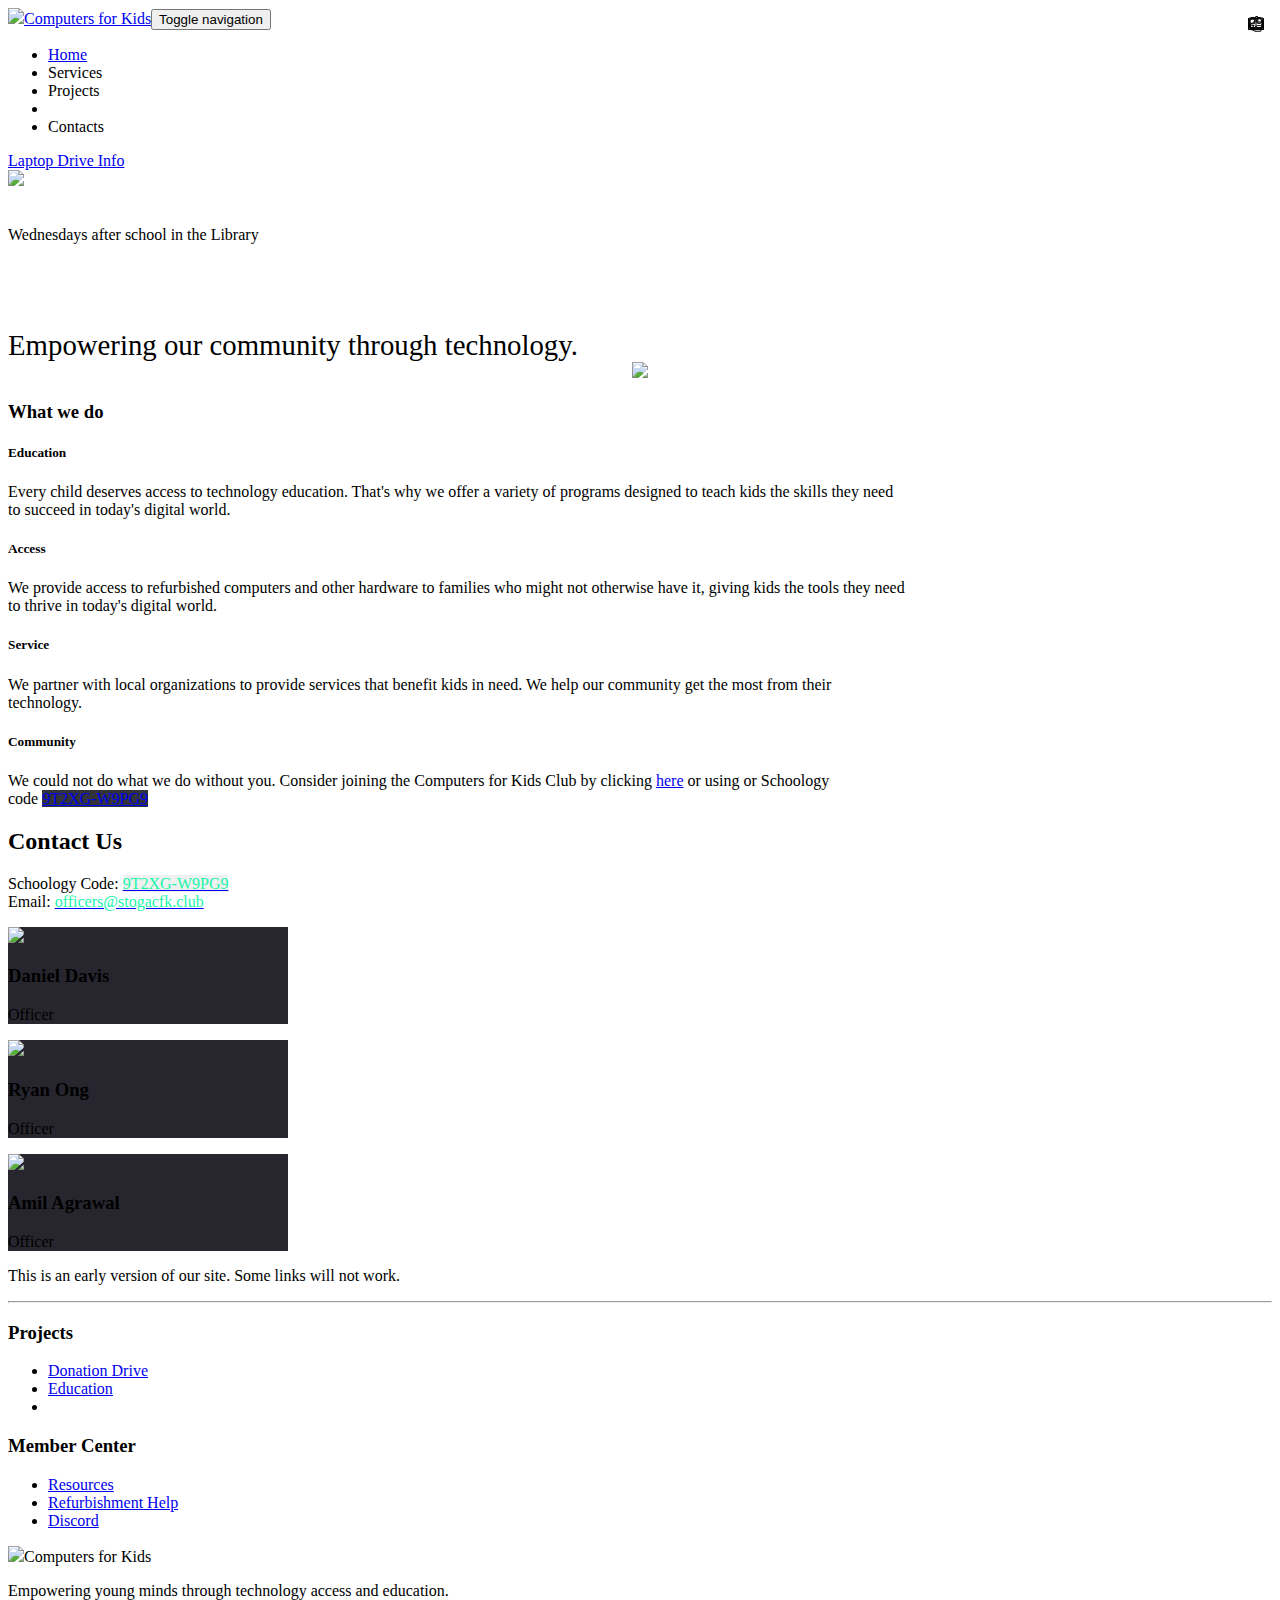
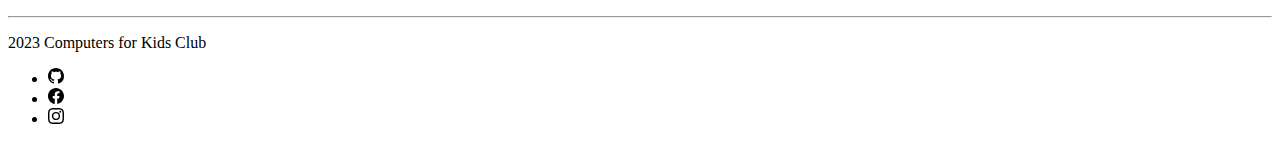
==== index.html @ 495db8ba "Unminify to main" ====
<!DOCTYPE html>
<html lang="en">

<head>
    <meta charset="utf-8">
    <meta name="viewport" content="width=device-width, initial-scale=1.0, shrink-to-fit=no">
    <title>Computers for Kids</title>
    <meta name="" content="">
    <meta name="title" content="Computers for Kids">
    <meta property="og:image" content="https://stogacfk.club/assets/img/club/logo-nospace.png">
    <meta name="description" content="The official website for the Conestoga Computers for Kids Club.">
    <link rel="stylesheet" href="/assets/bootstrap/css/bootstrap.min.css">
    <link rel="stylesheet" href="/assets/css/untitled.css">
<link rel="shortcut icon" type = "image/x-icon" href="/assets/img/favicons/favicon.ico" />
<link rel="apple-touch-icon" href="/assets/img/favicons/apple-touch-icon.png" />
<link rel="icon" type="image/png" sizes="32x32" href="/assets/img/favicons/favicon-32x32.png" />
</head>

<body>
    <nav class="navbar navbar-dark navbar-expand-md sticky-top py-3" id="mainNav">
        <div class="container"><!-- Google tag (gtag.js) -->
<script async src="https://www.googletagmanager.com/gtag/js?id=G-WE9N16W9RQ"></script>
<script>
  window.dataLayer = window.dataLayer || [];
  function gtag(){dataLayer.push(arguments);}
  gtag('js', new Date());

  gtag('config', 'G-WE9N16W9RQ');
</script>
<a class="navbar-brand d-flex align-items-center" href="/"><span><img src="/assets/img/club/logo.png" style="width: 46px;height: auto;"></span><span>Computers for Kids</span></a><button data-bs-toggle="collapse" class="navbar-toggler" data-bs-target="#navcol-1"><span class="visually-hidden">Toggle navigation</span><span class="navbar-toggler-icon"></span></button>
            <div class="collapse navbar-collapse" id="navcol-1">
                <ul class="navbar-nav d-xxl-flex mx-auto">
                    <li class="nav-item"><a class="nav-link active" href="/index.html">Home</a></li>
                    <li class="nav-item"><a class="nav-link active">Services</a></li>
                    <li class="nav-item"><a class="nav-link active">Projects</a></li>
                    <li class="nav-item"></li>
                    <li class="nav-item"><a class="nav-link active">Contacts</a></li>
                </ul><a class="btn btn-primary shadow" role="button" href="/donate.html">Laptop Drive Info</a>
            </div>
        </div>
    </nav>
    <header class="bg-dark">
        <div class="container pt-4 pt-xl-5">
            <div class="row pt-5" style="padding-top: 0px;">
                <div class="col-md-8 col-xl-6 col-xxl-6 text-center text-md-start mx-auto">
                    <div class="text-center"><img src="/assets/img/club/logo-nospace.png" style="padding-bottom: 20px;max-width: 100%;max-height: 100%;width: auto;height: auto;" width="430" height="490">
                        <p class="fw-bold text-success" style="margin-bottom: 8px;padding-bottom: 48px;">Wednesdays after school in the Library</p>
                    </div>
                </div>
                <div class="col-12 col-lg-10 mx-auto">
                    <div class="position-relative" style="display: flex;flex-wrap: wrap;justify-content: flex-end;">
                        <div style="position: relative;flex: 0 0 45%;transform: translate3d(-15%, 35%, 0);"></div>
                        <div style="position: relative;flex: 0 0 45%;transform: translate3d(-5%, 20%, 0);"></div>
                        <div style="position: relative;flex: 0 0 60%;transform: translate3d(0, 0%, 0);"></div>
                    </div>
                </div>
            </div>
        </div>
    </header>
    <section class="py-5">
        <div class="container text-center py-5">
            <p style="font-size: 1.8rem;margin-bottom: 0px;">Empowering our community through technology.</p>
        </div>
    </section>
    <div class="clubatwork"><img src="/assets/img/club/Spoke.jpg" style="width: 90%;height: auto;max-width: 1320px;"></div>
    <section>
        <div class="container bg-dark py-5">
            <div class="row">
                <div class="col-md-8 col-xl-6 text-center mx-auto">
                    <h3 class="fw-bold">What we do</h3>
                </div>
            </div>
            <div class="py-5 p-lg-5">
                <div class="row row-cols-1 row-cols-md-2 mx-auto" style="max-width: 900px;">
                    <div class="col mb-5">
                        <div class="card shadow-sm">
                            <div class="card-body px-4 py-5 px-md-5">
                                <div class="bs-icon-lg d-flex justify-content-center align-items-center mb-3 bs-icon" style="top: 1rem;right: 1rem;position: absolute;"><svg xmlns="http://www.w3.org/2000/svg" width="1em" height="1em" fill="currentColor" viewBox="0 0 16 16" class="bi bi-book text-success">
                                        <path d="M1 2.828c.885-.37 2.154-.769 3.388-.893 1.33-.134 2.458.063 3.112.752v9.746c-.935-.53-2.12-.603-3.213-.493-1.18.12-2.37.461-3.287.811V2.828zm7.5-.141c.654-.689 1.782-.886 3.112-.752 1.234.124 2.503.523 3.388.893v9.923c-.918-.35-2.107-.692-3.287-.81-1.094-.111-2.278-.039-3.213.492V2.687zM8 1.783C7.015.936 5.587.81 4.287.94c-1.514.153-3.042.672-3.994 1.105A.5.5 0 0 0 0 2.5v11a.5.5 0 0 0 .707.455c.882-.4 2.303-.881 3.68-1.02 1.409-.142 2.59.087 3.223.877a.5.5 0 0 0 .78 0c.633-.79 1.814-1.019 3.222-.877 1.378.139 2.8.62 3.681 1.02A.5.5 0 0 0 16 13.5v-11a.5.5 0 0 0-.293-.455c-.952-.433-2.48-.952-3.994-1.105C10.413.809 8.985.936 8 1.783z"></path>
                                    </svg></div>
                                <h5 class="fw-bold card-title">Education</h5>
                                <p class="text-muted card-text mb-4">Every child deserves access to technology education. That's why we offer a variety of programs designed to teach kids the skills they need to succeed in today's digital world.</p>
                            </div>
                        </div>
                    </div>
                    <div class="col mb-5">
                        <div class="card shadow-sm">
                            <div class="card-body px-4 py-5 px-md-5">
                                <div class="bs-icon-lg d-flex justify-content-center align-items-center mb-3 bs-icon" style="top: 1rem;right: 1rem;position: absolute;"><svg xmlns="http://www.w3.org/2000/svg" width="1em" height="1em" fill="currentColor" viewBox="0 0 16 16" class="bi bi-laptop text-success">
                                        <path d="M13.5 3a.5.5 0 0 1 .5.5V11H2V3.5a.5.5 0 0 1 .5-.5h11zm-11-1A1.5 1.5 0 0 0 1 3.5V12h14V3.5A1.5 1.5 0 0 0 13.5 2h-11zM0 12.5h16a1.5 1.5 0 0 1-1.5 1.5h-13A1.5 1.5 0 0 1 0 12.5z"></path>
                                    </svg></div>
                                <h5 class="fw-bold card-title">Access</h5>
                                <p class="text-muted card-text mb-4">We provide access to refurbished computers and other hardware to families who might not otherwise have it, giving kids the tools they need to thrive in today's digital world.</p>
                            </div>
                        </div>
                    </div>
                    <div class="col mb-4">
                        <div class="card shadow-sm">
                            <div class="card-body px-4 py-5 px-md-5">
                                <div class="bs-icon-lg d-flex justify-content-center align-items-center mb-3 bs-icon" style="top: 1rem;right: 1rem;position: absolute;"><svg xmlns="http://www.w3.org/2000/svg" width="1em" height="1em" fill="currentColor" viewBox="0 0 16 16" class="bi bi-hand-thumbs-up text-success">
                                        <path d="M8.864.046C7.908-.193 7.02.53 6.956 1.466c-.072 1.051-.23 2.016-.428 2.59-.125.36-.479 1.013-1.04 1.639-.557.623-1.282 1.178-2.131 1.41C2.685 7.288 2 7.87 2 8.72v4.001c0 .845.682 1.464 1.448 1.545 1.07.114 1.564.415 2.068.723l.048.03c.272.165.578.348.97.484.397.136.861.217 1.466.217h3.5c.937 0 1.599-.477 1.934-1.064a1.86 1.86 0 0 0 .254-.912c0-.152-.023-.312-.077-.464.201-.263.38-.578.488-.901.11-.33.172-.762.004-1.149.069-.13.12-.269.159-.403.077-.27.113-.568.113-.857 0-.288-.036-.585-.113-.856a2.144 2.144 0 0 0-.138-.362 1.9 1.9 0 0 0 .234-1.734c-.206-.592-.682-1.1-1.2-1.272-.847-.282-1.803-.276-2.516-.211a9.84 9.84 0 0 0-.443.05 9.365 9.365 0 0 0-.062-4.509A1.38 1.38 0 0 0 9.125.111L8.864.046zM11.5 14.721H8c-.51 0-.863-.069-1.14-.164-.281-.097-.506-.228-.776-.393l-.04-.024c-.555-.339-1.198-.731-2.49-.868-.333-.036-.554-.29-.554-.55V8.72c0-.254.226-.543.62-.65 1.095-.3 1.977-.996 2.614-1.708.635-.71 1.064-1.475 1.238-1.978.243-.7.407-1.768.482-2.85.025-.362.36-.594.667-.518l.262.066c.16.04.258.143.288.255a8.34 8.34 0 0 1-.145 4.725.5.5 0 0 0 .595.644l.003-.001.014-.003.058-.014a8.908 8.908 0 0 1 1.036-.157c.663-.06 1.457-.054 2.11.164.175.058.45.3.57.65.107.308.087.67-.266 1.022l-.353.353.353.354c.043.043.105.141.154.315.048.167.075.37.075.581 0 .212-.027.414-.075.582-.05.174-.111.272-.154.315l-.353.353.353.354c.047.047.109.177.005.488a2.224 2.224 0 0 1-.505.805l-.353.353.353.354c.006.005.041.05.041.17a.866.866 0 0 1-.121.416c-.165.288-.503.56-1.066.56z"></path>
                                    </svg></div>
                                <h5 class="fw-bold card-title">Service</h5>
                                <p class="text-muted card-text mb-4">We partner with local organizations to provide services that benefit kids in need. We help our community get the most from their technology.</p>
                            </div>
                        </div>
                    </div>
                    <div class="col mb-4">
                        <div class="card shadow-sm">
                            <div class="card-body px-4 py-5 px-md-5">
                                <div class="bs-icon-lg d-flex justify-content-center align-items-center mb-3 bs-icon" style="top: 1rem;right: 1rem;position: absolute;"><svg xmlns="http://www.w3.org/2000/svg" width="1em" height="1em" fill="currentColor" viewBox="0 0 16 16" class="bi bi-people text-success">
                                        <path d="M15 14s1 0 1-1-1-4-5-4-5 3-5 4 1 1 1 1h8zm-7.978-1A.261.261 0 0 1 7 12.996c.001-.264.167-1.03.76-1.72C8.312 10.629 9.282 10 11 10c1.717 0 2.687.63 3.24 1.276.593.69.758 1.457.76 1.72l-.008.002a.274.274 0 0 1-.014.002H7.022zM11 7a2 2 0 1 0 0-4 2 2 0 0 0 0 4zm3-2a3 3 0 1 1-6 0 3 3 0 0 1 6 0zM6.936 9.28a5.88 5.88 0 0 0-1.23-.247A7.35 7.35 0 0 0 5 9c-4 0-5 3-5 4 0 .667.333 1 1 1h4.216A2.238 2.238 0 0 1 5 13c0-1.01.377-2.042 1.09-2.904.243-.294.526-.569.846-.816zM4.92 10A5.493 5.493 0 0 0 4 13H1c0-.26.164-1.03.76-1.724.545-.636 1.492-1.256 3.16-1.275zM1.5 5.5a3 3 0 1 1 6 0 3 3 0 0 1-6 0zm3-2a2 2 0 1 0 0 4 2 2 0 0 0 0-4z"></path>
                                    </svg></div>
                                <h5 class="fw-bold card-title">Community</h5>
                                <p class="text-muted card-text mb-4">We could not do what we do without you. Consider joining the Computers for Kids Club by clicking <a href="https://schoology.tesd.net/enroll/group?code=9T2XG-W9PG9">here</a> or using or Schoology code&nbsp;<a href="https://schoology.tesd.net/enroll/group?code=9T2XG-W9PG9" target="_blank"><span style="color: var(--text-link); background-color: rgb(49, 51, 56);">9T2XG-W9PG9</span></a></p>
                            </div>
                        </div>
                    </div>
                </div>
            </div>
        </div>
    </section>
    <section class="py-5 mt-5">
        <div class="container py-5">
            <div class="row mb-5">
                <div class="col-md-8 col-xl-6 offset-xxl-0 text-center mx-auto">
                    <h2 class="fw-bold"><strong>Contact Us</strong></h2>
                    <p class="text-muted">Schoology Code:&nbsp;<a href="https://schoology.tesd.net/enroll/group?code=9T2XG-W9PG9" target="_blank"><span style="color: rgb(25, 245, 170); background-color: rgba(2, 2, 2, 0.06);">9T2XG-W9PG9</span></a><br>Email:&nbsp;<a href="mailto:officers@stogacfk.club"><span style="color: rgb(25, 245, 170);">officers@stogacfk.club</span></a></p>
                </div>
            </div>
            <div class="row row-cols-1 row-cols-sm-2 row-cols-lg-3 d-sm-flex justify-content-sm-center">
                <div class="col mb-4">
                    <div id="cardEntrada-2" class="p-4 text-center shadow-lg m-5 rounded-5" style="background: #27262e;width: 280px;"><img class="pt-2 w-50" src="/assets/img/club/logo.png">
                        <h3 class="text-white text-center pt-2">Daniel Davis</h3>
                        <p class="fw-bold pt-1 text-white p-0 m-0">Officer</p>
                        <p class="fw-light text-white m-0"></p>
                    </div>
                </div>
                <div class="col mb-4">
                    <div id="cardEntrada-1" class="p-4 text-center shadow-lg m-5 rounded-5" style="background: #27262e;width: 280px;"><img class="pt-2 w-50" src="/assets/img/club/logo.png">
                        <h3 class="text-white text-center pt-2">Ryan Ong</h3>
                        <p class="fw-bold pt-1 text-white p-0 m-0">Officer</p>
                        <p class="fw-light text-white m-0"></p>
                    </div>
                </div>
                <div class="col mb-4">
                    <div id="cardEntrada-3" class="p-4 text-center shadow-lg m-5 rounded-5" style="background: #27262e;width: 280px;"><img class="pt-2 w-50" src="/assets/img/club/logo.png">
                        <h3 class="text-white text-center pt-2">Amil Agrawal</h3>
                        <p class="fw-bold pt-1 text-white p-0 m-0">Officer</p>
                        <p class="fw-light text-white m-0"></p>
                    </div>
                </div>
            </div>
        </div>
    </section>
    <footer class="bg-dark">
        <div class="container py-4 py-lg-5">
            <p class="fw-bold text-success" style="/*margin-bottom: 8px;*//*padding-bottom: 48px;*/">This is an early version of our site. Some links will not work.</p>
            <hr>
            <div class="row justify-content-center">
                <div class="col-sm-4 col-md-3 text-center text-lg-start d-flex flex-column">
                    <h3 class="fs-6 fw-bold">Projects</h3>
                    <ul class="list-unstyled">
                        <li><a href="/donate.html">Donation Drive</a></li>
                        <li><a href="#">Education</a></li>
                        <li><a href="#"></a></li>
                    </ul>
                </div>
                <div class="col-sm-4 col-md-3 text-center text-lg-start d-flex flex-column">
                    <h3 class="fs-6 fw-bold">Member Center</h3>
                    <ul class="list-unstyled">
                        <li><a href="#">Resources</a></li>
                        <li><a href="#">Refurbishment Help</a></li>
                        <li><a href="#">Discord</a></li>
                    </ul>
                </div>
                <div class="col-lg-3 text-center text-lg-start d-flex flex-column align-items-center order-first align-items-lg-start order-lg-last">
                    <div class="fw-bold d-flex align-items-center mb-2"><span><img src="/assets/img/club/logo.png" style="width: 46px;height: auto;"></span><span>Computers for Kids</span></div>
                    <p class="text-muted">Empowering young minds through technology access and education.</p>
                </div>
            </div>
            <hr>
            <div class="text-muted d-flex justify-content-between align-items-center pt-3">
                <p class="mb-0">2023 Computers for Kids Club</p>
                <ul class="list-inline mb-0">
                    <li class="list-inline-item"><svg xmlns="http://www.w3.org/2000/svg" width="1em" height="1em" fill="currentColor" viewBox="0 0 16 16" class="bi bi-github" href="https://github.com/Computers-for-Kids/website">
                            <path d="M8 0C3.58 0 0 3.58 0 8c0 3.54 2.29 6.53 5.47 7.59.4.07.55-.17.55-.38 0-.19-.01-.82-.01-1.49-2.01.37-2.53-.49-2.69-.94-.09-.23-.48-.94-.82-1.13-.28-.15-.68-.52-.01-.53.63-.01 1.08.58 1.23.82.72 1.21 1.87.87 2.33.66.07-.52.28-.87.51-1.07-1.78-.2-3.64-.89-3.64-3.95 0-.87.31-1.59.82-2.15-.08-.2-.36-1.02.08-2.12 0 0 .67-.21 2.2.82.64-.18 1.32-.27 2-.27.68 0 1.36.09 2 .27 1.53-1.04 2.2-.82 2.2-.82.44 1.1.16 1.92.08 2.12.51.56.82 1.27.82 2.15 0 3.07-1.87 3.75-3.65 3.95.29.25.54.73.54 1.48 0 1.07-.01 1.93-.01 2.2 0 .21.15.46.55.38A8.012 8.012 0 0 0 16 8c0-4.42-3.58-8-8-8z"></path>
                        </svg></li>
                    <li class="list-inline-item"><svg xmlns="http://www.w3.org/2000/svg" width="1em" height="1em" fill="currentColor" viewBox="0 0 16 16" class="bi bi-facebook">
                            <path d="M16 8.049c0-4.446-3.582-8.05-8-8.05C3.58 0-.002 3.603-.002 8.05c0 4.017 2.926 7.347 6.75 7.951v-5.625h-2.03V8.05H6.75V6.275c0-2.017 1.195-3.131 3.022-3.131.876 0 1.791.157 1.791.157v1.98h-1.009c-.993 0-1.303.621-1.303 1.258v1.51h2.218l-.354 2.326H9.25V16c3.824-.604 6.75-3.934 6.75-7.951z"></path>
                        </svg></li>
                    <li class="list-inline-item"><svg xmlns="http://www.w3.org/2000/svg" width="1em" height="1em" fill="currentColor" viewBox="0 0 16 16" class="bi bi-instagram">
                            <path d="M8 0C5.829 0 5.556.01 4.703.048 3.85.088 3.269.222 2.76.42a3.917 3.917 0 0 0-1.417.923A3.927 3.927 0 0 0 .42 2.76C.222 3.268.087 3.85.048 4.7.01 5.555 0 5.827 0 8.001c0 2.172.01 2.444.048 3.297.04.852.174 1.433.372 1.942.205.526.478.972.923 1.417.444.445.89.719 1.416.923.51.198 1.09.333 1.942.372C5.555 15.99 5.827 16 8 16s2.444-.01 3.298-.048c.851-.04 1.434-.174 1.943-.372a3.916 3.916 0 0 0 1.416-.923c.445-.445.718-.891.923-1.417.197-.509.332-1.09.372-1.942C15.99 10.445 16 10.173 16 8s-.01-2.445-.048-3.299c-.04-.851-.175-1.433-.372-1.941a3.926 3.926 0 0 0-.923-1.417A3.911 3.911 0 0 0 13.24.42c-.51-.198-1.092-.333-1.943-.372C10.443.01 10.172 0 7.998 0h.003zm-.717 1.442h.718c2.136 0 2.389.007 3.232.046.78.035 1.204.166 1.486.275.373.145.64.319.92.599.28.28.453.546.598.92.11.281.24.705.275 1.485.039.843.047 1.096.047 3.231s-.008 2.389-.047 3.232c-.035.78-.166 1.203-.275 1.485a2.47 2.47 0 0 1-.599.919c-.28.28-.546.453-.92.598-.28.11-.704.24-1.485.276-.843.038-1.096.047-3.232.047s-2.39-.009-3.233-.047c-.78-.036-1.203-.166-1.485-.276a2.478 2.478 0 0 1-.92-.598 2.48 2.48 0 0 1-.6-.92c-.109-.281-.24-.705-.275-1.485-.038-.843-.046-1.096-.046-3.233 0-2.136.008-2.388.046-3.231.036-.78.166-1.204.276-1.486.145-.373.319-.64.599-.92.28-.28.546-.453.92-.598.282-.11.705-.24 1.485-.276.738-.034 1.024-.044 2.515-.045v.002zm4.988 1.328a.96.96 0 1 0 0 1.92.96.96 0 0 0 0-1.92zm-4.27 1.122a4.109 4.109 0 1 0 0 8.217 4.109 4.109 0 0 0 0-8.217zm0 1.441a2.667 2.667 0 1 1 0 5.334 2.667 2.667 0 0 1 0-5.334z"></path>
                        </svg></li>
                </ul>
            </div>
        </div>
    </footer>
    <script src="https://cdn.jsdelivr.net/npm/bootstrap@5.2.3/dist/js/bootstrap.bundle.min.js"></script>
    <script src="/assets/js/bold-and-dark.js"></script>
</body>

</html>
---- assets/css/untitled.css ----
section {
  justify-content: center;
  /*position: relative;*/
}

.clubAtWork {
  display: block;
  margin-left: auto;
  margin-right: auto;
}

.clubatwork {
  text-align: center;
}

.article-paragraph {
}
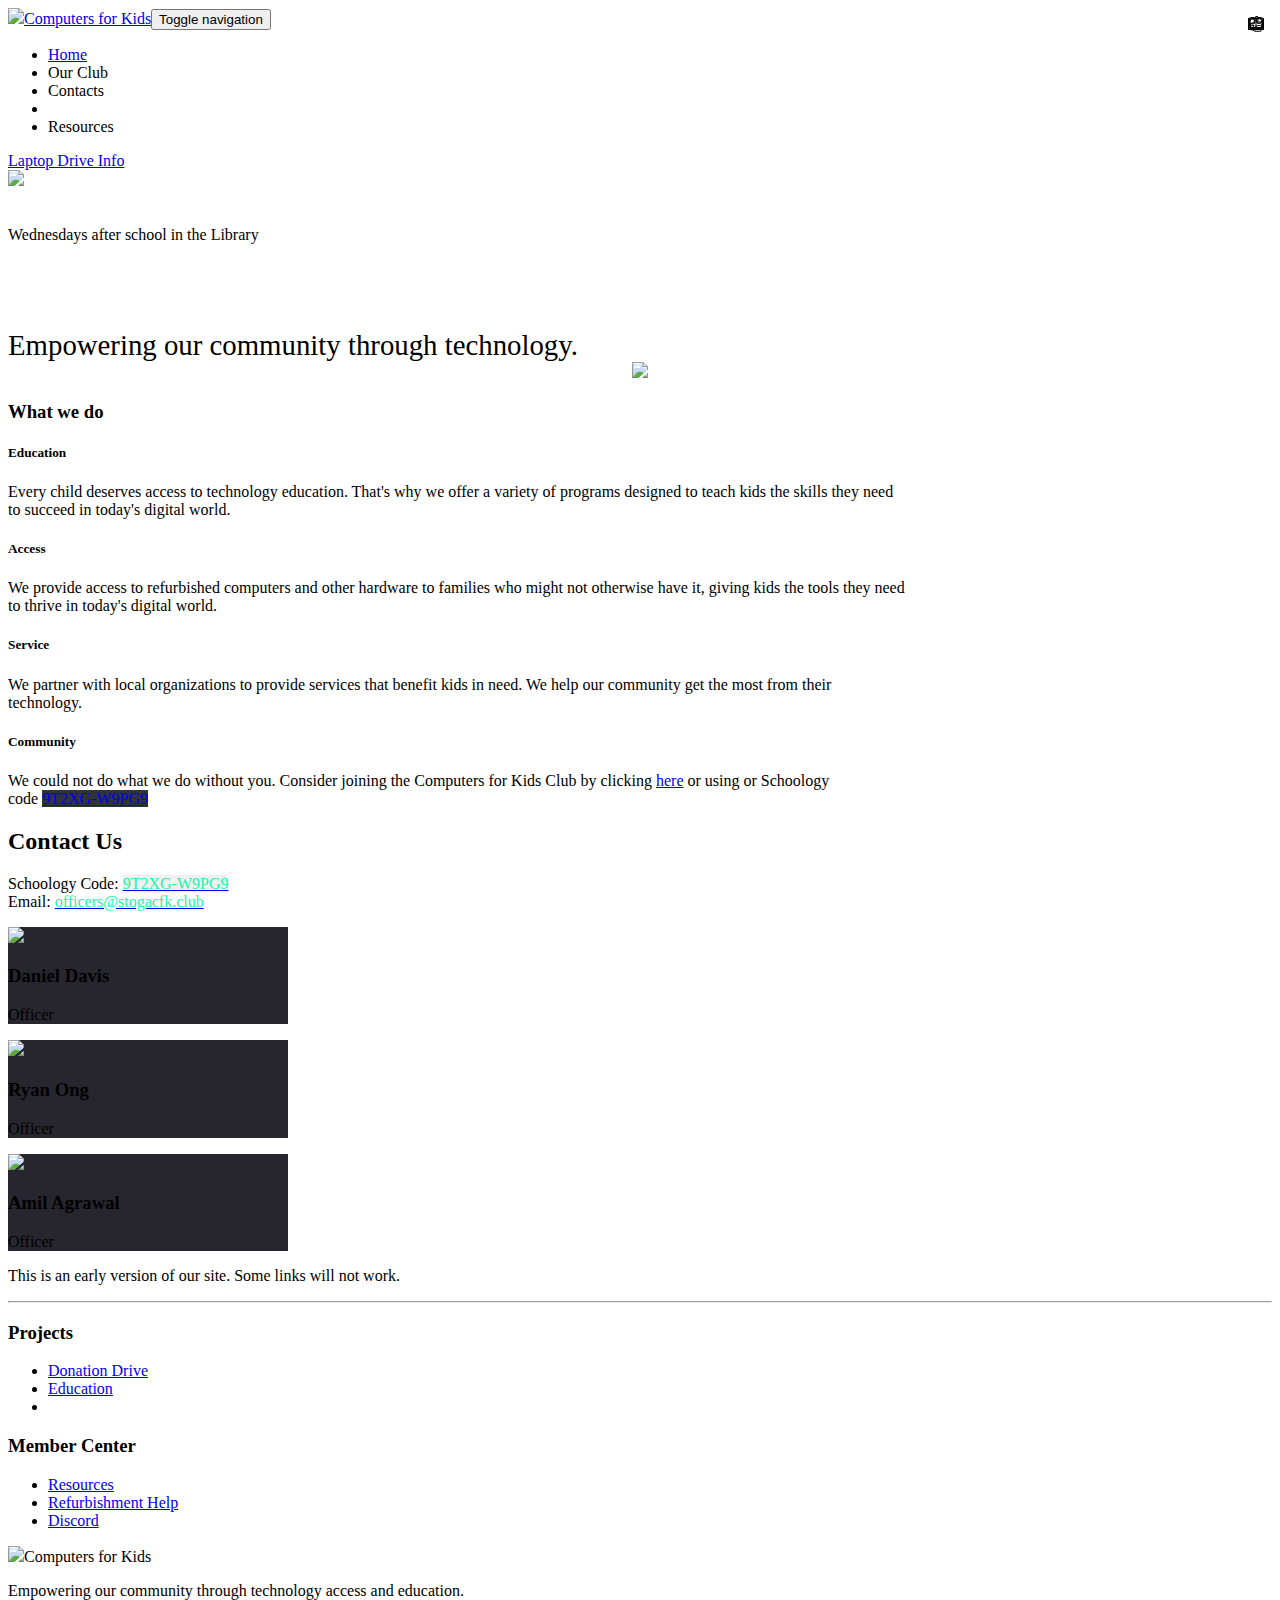
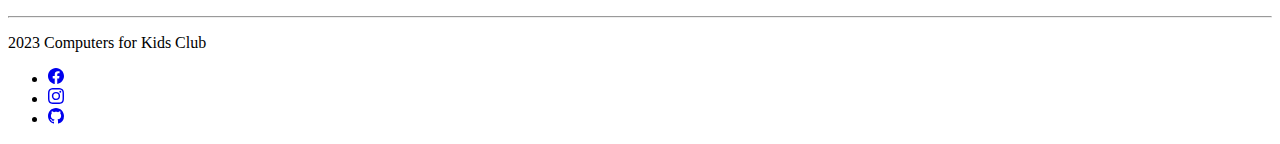
==== commit c684977d: "Merge branch 'master' of https://github.com/Sheezy-Systems/computers-for-kids-website" ====
--- a/index.html
+++ b/index.html
@@ -10,6 +10,7 @@
     <meta property="og:image" content="https://stogacfk.club/assets/img/club/logo-nospace.png">
     <meta name="description" content="The official website for the Conestoga Computers for Kids Club.">
     <link rel="stylesheet" href="/assets/bootstrap/css/bootstrap.min.css">
+    <link rel="stylesheet" href="/assets/css/Inter.css">
     <link rel="stylesheet" href="/assets/css/untitled.css">
 <link rel="shortcut icon" type = "image/x-icon" href="/assets/img/favicons/favicon.ico" />
 <link rel="apple-touch-icon" href="/assets/img/favicons/apple-touch-icon.png" />
@@ -31,10 +32,10 @@
             <div class="collapse navbar-collapse" id="navcol-1">
                 <ul class="navbar-nav d-xxl-flex mx-auto">
                     <li class="nav-item"><a class="nav-link active" href="/index.html">Home</a></li>
-                    <li class="nav-item"><a class="nav-link active">Services</a></li>
-                    <li class="nav-item"><a class="nav-link active">Projects</a></li>
+                    <li class="nav-item"><a class="nav-link active">Our Club</a></li>
+                    <li class="nav-item"><a class="nav-link active">Contacts</a></li>
                     <li class="nav-item"></li>
-                    <li class="nav-item"><a class="nav-link active">Contacts</a></li>
+                    <li class="nav-item"><a class="nav-link active">Resources</a></li>
                 </ul><a class="btn btn-primary shadow" role="button" href="/donate.html">Laptop Drive Info</a>
             </div>
         </div>
@@ -176,27 +177,27 @@
                 </div>
                 <div class="col-lg-3 text-center text-lg-start d-flex flex-column align-items-center order-first align-items-lg-start order-lg-last">
                     <div class="fw-bold d-flex align-items-center mb-2"><span><img src="/assets/img/club/logo.png" style="width: 46px;height: auto;"></span><span>Computers for Kids</span></div>
-                    <p class="text-muted">Empowering young minds through technology access and education.</p>
+                    <p class="text-muted">Empowering our community through technology access and education.</p>
                 </div>
             </div>
             <hr>
             <div class="text-muted d-flex justify-content-between align-items-center pt-3">
                 <p class="mb-0">2023 Computers for Kids Club</p>
                 <ul class="list-inline mb-0">
-                    <li class="list-inline-item"><svg xmlns="http://www.w3.org/2000/svg" width="1em" height="1em" fill="currentColor" viewBox="0 0 16 16" class="bi bi-github" href="https://github.com/Computers-for-Kids/website">
-                            <path d="M8 0C3.58 0 0 3.58 0 8c0 3.54 2.29 6.53 5.47 7.59.4.07.55-.17.55-.38 0-.19-.01-.82-.01-1.49-2.01.37-2.53-.49-2.69-.94-.09-.23-.48-.94-.82-1.13-.28-.15-.68-.52-.01-.53.63-.01 1.08.58 1.23.82.72 1.21 1.87.87 2.33.66.07-.52.28-.87.51-1.07-1.78-.2-3.64-.89-3.64-3.95 0-.87.31-1.59.82-2.15-.08-.2-.36-1.02.08-2.12 0 0 .67-.21 2.2.82.64-.18 1.32-.27 2-.27.68 0 1.36.09 2 .27 1.53-1.04 2.2-.82 2.2-.82.44 1.1.16 1.92.08 2.12.51.56.82 1.27.82 2.15 0 3.07-1.87 3.75-3.65 3.95.29.25.54.73.54 1.48 0 1.07-.01 1.93-.01 2.2 0 .21.15.46.55.38A8.012 8.012 0 0 0 16 8c0-4.42-3.58-8-8-8z"></path>
-                        </svg></li>
-                    <li class="list-inline-item"><svg xmlns="http://www.w3.org/2000/svg" width="1em" height="1em" fill="currentColor" viewBox="0 0 16 16" class="bi bi-facebook">
-                            <path d="M16 8.049c0-4.446-3.582-8.05-8-8.05C3.58 0-.002 3.603-.002 8.05c0 4.017 2.926 7.347 6.75 7.951v-5.625h-2.03V8.05H6.75V6.275c0-2.017 1.195-3.131 3.022-3.131.876 0 1.791.157 1.791.157v1.98h-1.009c-.993 0-1.303.621-1.303 1.258v1.51h2.218l-.354 2.326H9.25V16c3.824-.604 6.75-3.934 6.75-7.951z"></path>
-                        </svg></li>
-                    <li class="list-inline-item"><svg xmlns="http://www.w3.org/2000/svg" width="1em" height="1em" fill="currentColor" viewBox="0 0 16 16" class="bi bi-instagram">
-                            <path d="M8 0C5.829 0 5.556.01 4.703.048 3.85.088 3.269.222 2.76.42a3.917 3.917 0 0 0-1.417.923A3.927 3.927 0 0 0 .42 2.76C.222 3.268.087 3.85.048 4.7.01 5.555 0 5.827 0 8.001c0 2.172.01 2.444.048 3.297.04.852.174 1.433.372 1.942.205.526.478.972.923 1.417.444.445.89.719 1.416.923.51.198 1.09.333 1.942.372C5.555 15.99 5.827 16 8 16s2.444-.01 3.298-.048c.851-.04 1.434-.174 1.943-.372a3.916 3.916 0 0 0 1.416-.923c.445-.445.718-.891.923-1.417.197-.509.332-1.09.372-1.942C15.99 10.445 16 10.173 16 8s-.01-2.445-.048-3.299c-.04-.851-.175-1.433-.372-1.941a3.926 3.926 0 0 0-.923-1.417A3.911 3.911 0 0 0 13.24.42c-.51-.198-1.092-.333-1.943-.372C10.443.01 10.172 0 7.998 0h.003zm-.717 1.442h.718c2.136 0 2.389.007 3.232.046.78.035 1.204.166 1.486.275.373.145.64.319.92.599.28.28.453.546.598.92.11.281.24.705.275 1.485.039.843.047 1.096.047 3.231s-.008 2.389-.047 3.232c-.035.78-.166 1.203-.275 1.485a2.47 2.47 0 0 1-.599.919c-.28.28-.546.453-.92.598-.28.11-.704.24-1.485.276-.843.038-1.096.047-3.232.047s-2.39-.009-3.233-.047c-.78-.036-1.203-.166-1.485-.276a2.478 2.478 0 0 1-.92-.598 2.48 2.48 0 0 1-.6-.92c-.109-.281-.24-.705-.275-1.485-.038-.843-.046-1.096-.046-3.233 0-2.136.008-2.388.046-3.231.036-.78.166-1.204.276-1.486.145-.373.319-.64.599-.92.28-.28.546-.453.92-.598.282-.11.705-.24 1.485-.276.738-.034 1.024-.044 2.515-.045v.002zm4.988 1.328a.96.96 0 1 0 0 1.92.96.96 0 0 0 0-1.92zm-4.27 1.122a4.109 4.109 0 1 0 0 8.217 4.109 4.109 0 0 0 0-8.217zm0 1.441a2.667 2.667 0 1 1 0 5.334 2.667 2.667 0 0 1 0-5.334z"></path>
-                        </svg></li>
+                    <li class="list-inline-item"><a href="/redirect.html?url=https%3A%2F%2Fwww.facebook.com%2Fprofile.php%3Fid%3D100079818392258"><svg xmlns="http://www.w3.org/2000/svg" width="1em" height="1em" fill="currentColor" viewBox="0 0 16 16" class="bi bi-facebook">
+                                <path d="M16 8.049c0-4.446-3.582-8.05-8-8.05C3.58 0-.002 3.603-.002 8.05c0 4.017 2.926 7.347 6.75 7.951v-5.625h-2.03V8.05H6.75V6.275c0-2.017 1.195-3.131 3.022-3.131.876 0 1.791.157 1.791.157v1.98h-1.009c-.993 0-1.303.621-1.303 1.258v1.51h2.218l-.354 2.326H9.25V16c3.824-.604 6.75-3.934 6.75-7.951z"></path>
+                            </svg></a></li>
+                    <li class="list-inline-item"><a href="/redirect.html?url=https%3A%2F%2Finstagram.com%2Fcomputersforkidsclub"><svg xmlns="http://www.w3.org/2000/svg" width="1em" height="1em" fill="currentColor" viewBox="0 0 16 16" class="bi bi-instagram social-icon">
+                                <path d="M8 0C5.829 0 5.556.01 4.703.048 3.85.088 3.269.222 2.76.42a3.917 3.917 0 0 0-1.417.923A3.927 3.927 0 0 0 .42 2.76C.222 3.268.087 3.85.048 4.7.01 5.555 0 5.827 0 8.001c0 2.172.01 2.444.048 3.297.04.852.174 1.433.372 1.942.205.526.478.972.923 1.417.444.445.89.719 1.416.923.51.198 1.09.333 1.942.372C5.555 15.99 5.827 16 8 16s2.444-.01 3.298-.048c.851-.04 1.434-.174 1.943-.372a3.916 3.916 0 0 0 1.416-.923c.445-.445.718-.891.923-1.417.197-.509.332-1.09.372-1.942C15.99 10.445 16 10.173 16 8s-.01-2.445-.048-3.299c-.04-.851-.175-1.433-.372-1.941a3.926 3.926 0 0 0-.923-1.417A3.911 3.911 0 0 0 13.24.42c-.51-.198-1.092-.333-1.943-.372C10.443.01 10.172 0 7.998 0h.003zm-.717 1.442h.718c2.136 0 2.389.007 3.232.046.78.035 1.204.166 1.486.275.373.145.64.319.92.599.28.28.453.546.598.92.11.281.24.705.275 1.485.039.843.047 1.096.047 3.231s-.008 2.389-.047 3.232c-.035.78-.166 1.203-.275 1.485a2.47 2.47 0 0 1-.599.919c-.28.28-.546.453-.92.598-.28.11-.704.24-1.485.276-.843.038-1.096.047-3.232.047s-2.39-.009-3.233-.047c-.78-.036-1.203-.166-1.485-.276a2.478 2.478 0 0 1-.92-.598 2.48 2.48 0 0 1-.6-.92c-.109-.281-.24-.705-.275-1.485-.038-.843-.046-1.096-.046-3.233 0-2.136.008-2.388.046-3.231.036-.78.166-1.204.276-1.486.145-.373.319-.64.599-.92.28-.28.546-.453.92-.598.282-.11.705-.24 1.485-.276.738-.034 1.024-.044 2.515-.045v.002zm4.988 1.328a.96.96 0 1 0 0 1.92.96.96 0 0 0 0-1.92zm-4.27 1.122a4.109 4.109 0 1 0 0 8.217 4.109 4.109 0 0 0 0-8.217zm0 1.441a2.667 2.667 0 1 1 0 5.334 2.667 2.667 0 0 1 0-5.334z"></path>
+                            </svg></a></li>
+                    <li class="list-inline-item"><a href="/redirect.html?url=https%3A%2F%2Fgithub.com%2FComputers-for-Kids%2Fwebsite"><svg xmlns="http://www.w3.org/2000/svg" width="1em" height="1em" fill="currentColor" viewBox="0 0 16 16" class="bi bi-github social-icon">
+                                <path d="M8 0C3.58 0 0 3.58 0 8c0 3.54 2.29 6.53 5.47 7.59.4.07.55-.17.55-.38 0-.19-.01-.82-.01-1.49-2.01.37-2.53-.49-2.69-.94-.09-.23-.48-.94-.82-1.13-.28-.15-.68-.52-.01-.53.63-.01 1.08.58 1.23.82.72 1.21 1.87.87 2.33.66.07-.52.28-.87.51-1.07-1.78-.2-3.64-.89-3.64-3.95 0-.87.31-1.59.82-2.15-.08-.2-.36-1.02.08-2.12 0 0 .67-.21 2.2.82.64-.18 1.32-.27 2-.27.68 0 1.36.09 2 .27 1.53-1.04 2.2-.82 2.2-.82.44 1.1.16 1.92.08 2.12.51.56.82 1.27.82 2.15 0 3.07-1.87 3.75-3.65 3.95.29.25.54.73.54 1.48 0 1.07-.01 1.93-.01 2.2 0 .21.15.46.55.38A8.012 8.012 0 0 0 16 8c0-4.42-3.58-8-8-8z"></path>
+                            </svg></a></li>
                 </ul>
             </div>
         </div>
     </footer>
-    <script src="https://cdn.jsdelivr.net/npm/bootstrap@5.2.3/dist/js/bootstrap.bundle.min.js"></script>
+    <script src="/assets/bootstrap/js/bootstrap.min.js"></script>
     <script src="/assets/js/bold-and-dark.js"></script>
 </body>
 
--- a/assets/css/Inter.css
+++ b/assets/css/Inter.css
@@ -0,0 +1,314 @@
+@font-face {
+	font-family: 'Inter';
+	src: url(/assets/fonts/UcC73FwrK3iLTeHuS_fvQtMwCp50KnMa2JL7SUc.woff2) format('woff2');
+	font-weight: 300;
+	font-style: normal;
+	font-display: swap;
+	unicode-range: U+0460-052F, U+1C80-1C88, U+20B4, U+2DE0-2DFF, U+A640-A69F, U+FE2E-FE2F;
+}
+
+@font-face {
+	font-family: 'Inter';
+	src: url(/assets/fonts/UcC73FwrK3iLTeHuS_fvQtMwCp50KnMa0ZL7SUc.woff2) format('woff2');
+	font-weight: 300;
+	font-style: normal;
+	font-display: swap;
+	unicode-range: U+0301, U+0400-045F, U+0490-0491, U+04B0-04B1, U+2116;
+}
+
+@font-face {
+	font-family: 'Inter';
+	src: url(/assets/fonts/UcC73FwrK3iLTeHuS_fvQtMwCp50KnMa2ZL7SUc.woff2) format('woff2');
+	font-weight: 300;
+	font-style: normal;
+	font-display: swap;
+	unicode-range: U+1F00-1FFF;
+}
+
+@font-face {
+	font-family: 'Inter';
+	src: url(/assets/fonts/UcC73FwrK3iLTeHuS_fvQtMwCp50KnMa1pL7SUc.woff2) format('woff2');
+	font-weight: 300;
+	font-style: normal;
+	font-display: swap;
+	unicode-range: U+0370-03FF;
+}
+
+@font-face {
+	font-family: 'Inter';
+	src: url(/assets/fonts/UcC73FwrK3iLTeHuS_fvQtMwCp50KnMa2pL7SUc.woff2) format('woff2');
+	font-weight: 300;
+	font-style: normal;
+	font-display: swap;
+	unicode-range: U+0102-0103, U+0110-0111, U+0128-0129, U+0168-0169, U+01A0-01A1, U+01AF-01B0, U+1EA0-1EF9, U+20AB;
+}
+
+@font-face {
+	font-family: 'Inter';
+	src: url(/assets/fonts/UcC73FwrK3iLTeHuS_fvQtMwCp50KnMa25L7SUc.woff2) format('woff2');
+	font-weight: 300;
+	font-style: normal;
+	font-display: swap;
+	unicode-range: U+0100-024F, U+0259, U+1E00-1EFF, U+2020, U+20A0-20AB, U+20AD-20CF, U+2113, U+2C60-2C7F, U+A720-A7FF;
+}
+
+@font-face {
+	font-family: 'Inter';
+	src: url(/assets/fonts/UcC73FwrK3iLTeHuS_fvQtMwCp50KnMa1ZL7.woff2) format('woff2');
+	font-weight: 300;
+	font-style: normal;
+	font-display: swap;
+	unicode-range: U+0000-00FF, U+0131, U+0152-0153, U+02BB-02BC, U+02C6, U+02DA, U+02DC, U+2000-206F, U+2074, U+20AC, U+2122, U+2191, U+2193, U+2212, U+2215, U+FEFF, U+FFFD;
+}
+
+@font-face {
+	font-family: 'Inter';
+	src: url(/assets/fonts/UcC73FwrK3iLTeHuS_fvQtMwCp50KnMa2JL7SUc.woff2) format('woff2');
+	font-weight: 400;
+	font-style: normal;
+	font-display: swap;
+	unicode-range: U+0460-052F, U+1C80-1C88, U+20B4, U+2DE0-2DFF, U+A640-A69F, U+FE2E-FE2F;
+}
+
+@font-face {
+	font-family: 'Inter';
+	src: url(/assets/fonts/UcC73FwrK3iLTeHuS_fvQtMwCp50KnMa0ZL7SUc.woff2) format('woff2');
+	font-weight: 400;
+	font-style: normal;
+	font-display: swap;
+	unicode-range: U+0301, U+0400-045F, U+0490-0491, U+04B0-04B1, U+2116;
+}
+
+@font-face {
+	font-family: 'Inter';
+	src: url(/assets/fonts/UcC73FwrK3iLTeHuS_fvQtMwCp50KnMa2ZL7SUc.woff2) format('woff2');
+	font-weight: 400;
+	font-style: normal;
+	font-display: swap;
+	unicode-range: U+1F00-1FFF;
+}
+
+@font-face {
+	font-family: 'Inter';
+	src: url(/assets/fonts/UcC73FwrK3iLTeHuS_fvQtMwCp50KnMa1pL7SUc.woff2) format('woff2');
+	font-weight: 400;
+	font-style: normal;
+	font-display: swap;
+	unicode-range: U+0370-03FF;
+}
+
+@font-face {
+	font-family: 'Inter';
+	src: url(/assets/fonts/UcC73FwrK3iLTeHuS_fvQtMwCp50KnMa2pL7SUc.woff2) format('woff2');
+	font-weight: 400;
+	font-style: normal;
+	font-display: swap;
+	unicode-range: U+0102-0103, U+0110-0111, U+0128-0129, U+0168-0169, U+01A0-01A1, U+01AF-01B0, U+1EA0-1EF9, U+20AB;
+}
+
+@font-face {
+	font-family: 'Inter';
+	src: url(/assets/fonts/UcC73FwrK3iLTeHuS_fvQtMwCp50KnMa25L7SUc.woff2) format('woff2');
+	font-weight: 400;
+	font-style: normal;
+	font-display: swap;
+	unicode-range: U+0100-024F, U+0259, U+1E00-1EFF, U+2020, U+20A0-20AB, U+20AD-20CF, U+2113, U+2C60-2C7F, U+A720-A7FF;
+}
+
+@font-face {
+	font-family: 'Inter';
+	src: url(/assets/fonts/UcC73FwrK3iLTeHuS_fvQtMwCp50KnMa1ZL7.woff2) format('woff2');
+	font-weight: 400;
+	font-style: normal;
+	font-display: swap;
+	unicode-range: U+0000-00FF, U+0131, U+0152-0153, U+02BB-02BC, U+02C6, U+02DA, U+02DC, U+2000-206F, U+2074, U+20AC, U+2122, U+2191, U+2193, U+2212, U+2215, U+FEFF, U+FFFD;
+}
+
+@font-face {
+	font-family: 'Inter';
+	src: url(/assets/fonts/UcC73FwrK3iLTeHuS_fvQtMwCp50KnMa2JL7SUc.woff2) format('woff2');
+	font-weight: 600;
+	font-style: normal;
+	font-display: swap;
+	unicode-range: U+0460-052F, U+1C80-1C88, U+20B4, U+2DE0-2DFF, U+A640-A69F, U+FE2E-FE2F;
+}
+
+@font-face {
+	font-family: 'Inter';
+	src: url(/assets/fonts/UcC73FwrK3iLTeHuS_fvQtMwCp50KnMa0ZL7SUc.woff2) format('woff2');
+	font-weight: 600;
+	font-style: normal;
+	font-display: swap;
+	unicode-range: U+0301, U+0400-045F, U+0490-0491, U+04B0-04B1, U+2116;
+}
+
+@font-face {
+	font-family: 'Inter';
+	src: url(/assets/fonts/UcC73FwrK3iLTeHuS_fvQtMwCp50KnMa2ZL7SUc.woff2) format('woff2');
+	font-weight: 600;
+	font-style: normal;
+	font-display: swap;
+	unicode-range: U+1F00-1FFF;
+}
+
+@font-face {
+	font-family: 'Inter';
+	src: url(/assets/fonts/UcC73FwrK3iLTeHuS_fvQtMwCp50KnMa1pL7SUc.woff2) format('woff2');
+	font-weight: 600;
+	font-style: normal;
+	font-display: swap;
+	unicode-range: U+0370-03FF;
+}
+
+@font-face {
+	font-family: 'Inter';
+	src: url(/assets/fonts/UcC73FwrK3iLTeHuS_fvQtMwCp50KnMa2pL7SUc.woff2) format('woff2');
+	font-weight: 600;
+	font-style: normal;
+	font-display: swap;
+	unicode-range: U+0102-0103, U+0110-0111, U+0128-0129, U+0168-0169, U+01A0-01A1, U+01AF-01B0, U+1EA0-1EF9, U+20AB;
+}
+
+@font-face {
+	font-family: 'Inter';
+	src: url(/assets/fonts/UcC73FwrK3iLTeHuS_fvQtMwCp50KnMa25L7SUc.woff2) format('woff2');
+	font-weight: 600;
+	font-style: normal;
+	font-display: swap;
+	unicode-range: U+0100-024F, U+0259, U+1E00-1EFF, U+2020, U+20A0-20AB, U+20AD-20CF, U+2113, U+2C60-2C7F, U+A720-A7FF;
+}
+
+@font-face {
+	font-family: 'Inter';
+	src: url(/assets/fonts/UcC73FwrK3iLTeHuS_fvQtMwCp50KnMa1ZL7.woff2) format('woff2');
+	font-weight: 600;
+	font-style: normal;
+	font-display: swap;
+	unicode-range: U+0000-00FF, U+0131, U+0152-0153, U+02BB-02BC, U+02C6, U+02DA, U+02DC, U+2000-206F, U+2074, U+20AC, U+2122, U+2191, U+2193, U+2212, U+2215, U+FEFF, U+FFFD;
+}
+
+@font-face {
+	font-family: 'Inter';
+	src: url(/assets/fonts/UcC73FwrK3iLTeHuS_fvQtMwCp50KnMa2JL7SUc.woff2) format('woff2');
+	font-weight: 700;
+	font-style: normal;
+	font-display: swap;
+	unicode-range: U+0460-052F, U+1C80-1C88, U+20B4, U+2DE0-2DFF, U+A640-A69F, U+FE2E-FE2F;
+}
+
+@font-face {
+	font-family: 'Inter';
+	src: url(/assets/fonts/UcC73FwrK3iLTeHuS_fvQtMwCp50KnMa0ZL7SUc.woff2) format('woff2');
+	font-weight: 700;
+	font-style: normal;
+	font-display: swap;
+	unicode-range: U+0301, U+0400-045F, U+0490-0491, U+04B0-04B1, U+2116;
+}
+
+@font-face {
+	font-family: 'Inter';
+	src: url(/assets/fonts/UcC73FwrK3iLTeHuS_fvQtMwCp50KnMa2ZL7SUc.woff2) format('woff2');
+	font-weight: 700;
+	font-style: normal;
+	font-display: swap;
+	unicode-range: U+1F00-1FFF;
+}
+
+@font-face {
+	font-family: 'Inter';
+	src: url(/assets/fonts/UcC73FwrK3iLTeHuS_fvQtMwCp50KnMa1pL7SUc.woff2) format('woff2');
+	font-weight: 700;
+	font-style: normal;
+	font-display: swap;
+	unicode-range: U+0370-03FF;
+}
+
+@font-face {
+	font-family: 'Inter';
+	src: url(/assets/fonts/UcC73FwrK3iLTeHuS_fvQtMwCp50KnMa2pL7SUc.woff2) format('woff2');
+	font-weight: 700;
+	font-style: normal;
+	font-display: swap;
+	unicode-range: U+0102-0103, U+0110-0111, U+0128-0129, U+0168-0169, U+01A0-01A1, U+01AF-01B0, U+1EA0-1EF9, U+20AB;
+}
+
+@font-face {
+	font-family: 'Inter';
+	src: url(/assets/fonts/UcC73FwrK3iLTeHuS_fvQtMwCp50KnMa25L7SUc.woff2) format('woff2');
+	font-weight: 700;
+	font-style: normal;
+	font-display: swap;
+	unicode-range: U+0100-024F, U+0259, U+1E00-1EFF, U+2020, U+20A0-20AB, U+20AD-20CF, U+2113, U+2C60-2C7F, U+A720-A7FF;
+}
+
+@font-face {
+	font-family: 'Inter';
+	src: url(/assets/fonts/UcC73FwrK3iLTeHuS_fvQtMwCp50KnMa1ZL7.woff2) format('woff2');
+	font-weight: 700;
+	font-style: normal;
+	font-display: swap;
+	unicode-range: U+0000-00FF, U+0131, U+0152-0153, U+02BB-02BC, U+02C6, U+02DA, U+02DC, U+2000-206F, U+2074, U+20AC, U+2122, U+2191, U+2193, U+2212, U+2215, U+FEFF, U+FFFD;
+}
+
+@font-face {
+	font-family: 'Inter';
+	src: url(/assets/fonts/UcC73FwrK3iLTeHuS_fvQtMwCp50KnMa2JL7SUc.woff2) format('woff2');
+	font-weight: 800;
+	font-style: normal;
+	font-display: swap;
+	unicode-range: U+0460-052F, U+1C80-1C88, U+20B4, U+2DE0-2DFF, U+A640-A69F, U+FE2E-FE2F;
+}
+
+@font-face {
+	font-family: 'Inter';
+	src: url(/assets/fonts/UcC73FwrK3iLTeHuS_fvQtMwCp50KnMa0ZL7SUc.woff2) format('woff2');
+	font-weight: 800;
+	font-style: normal;
+	font-display: swap;
+	unicode-range: U+0301, U+0400-045F, U+0490-0491, U+04B0-04B1, U+2116;
+}
+
+@font-face {
+	font-family: 'Inter';
+	src: url(/assets/fonts/UcC73FwrK3iLTeHuS_fvQtMwCp50KnMa2ZL7SUc.woff2) format('woff2');
+	font-weight: 800;
+	font-style: normal;
+	font-display: swap;
+	unicode-range: U+1F00-1FFF;
+}
+
+@font-face {
+	font-family: 'Inter';
+	src: url(/assets/fonts/UcC73FwrK3iLTeHuS_fvQtMwCp50KnMa1pL7SUc.woff2) format('woff2');
+	font-weight: 800;
+	font-style: normal;
+	font-display: swap;
+	unicode-range: U+0370-03FF;
+}
+
+@font-face {
+	font-family: 'Inter';
+	src: url(/assets/fonts/UcC73FwrK3iLTeHuS_fvQtMwCp50KnMa2pL7SUc.woff2) format('woff2');
+	font-weight: 800;
+	font-style: normal;
+	font-display: swap;
+	unicode-range: U+0102-0103, U+0110-0111, U+0128-0129, U+0168-0169, U+01A0-01A1, U+01AF-01B0, U+1EA0-1EF9, U+20AB;
+}
+
+@font-face {
+	font-family: 'Inter';
+	src: url(/assets/fonts/UcC73FwrK3iLTeHuS_fvQtMwCp50KnMa25L7SUc.woff2) format('woff2');
+	font-weight: 800;
+	font-style: normal;
+	font-display: swap;
+	unicode-range: U+0100-024F, U+0259, U+1E00-1EFF, U+2020, U+20A0-20AB, U+20AD-20CF, U+2113, U+2C60-2C7F, U+A720-A7FF;
+}
+
+@font-face {
+	font-family: 'Inter';
+	src: url(/assets/fonts/UcC73FwrK3iLTeHuS_fvQtMwCp50KnMa1ZL7.woff2) format('woff2');
+	font-weight: 800;
+	font-style: normal;
+	font-display: swap;
+	unicode-range: U+0000-00FF, U+0131, U+0152-0153, U+02BB-02BC, U+02C6, U+02DA, U+02DC, U+2000-206F, U+2074, U+20AC, U+2122, U+2191, U+2193, U+2212, U+2215, U+FEFF, U+FFFD;
+}--- a/assets/css/untitled.css
+++ b/assets/css/untitled.css
@@ -16,3 +16,17 @@
 .article-paragraph {
 }
 
+.redirtext {
+  text-align: center;
+}
+
+social-icon {
+  pointer-events: none;
+  z-index: 100;
+}
+
+.social-icon {
+  pointer-events: none;
+  /*z-index: -100;*/
+}
+
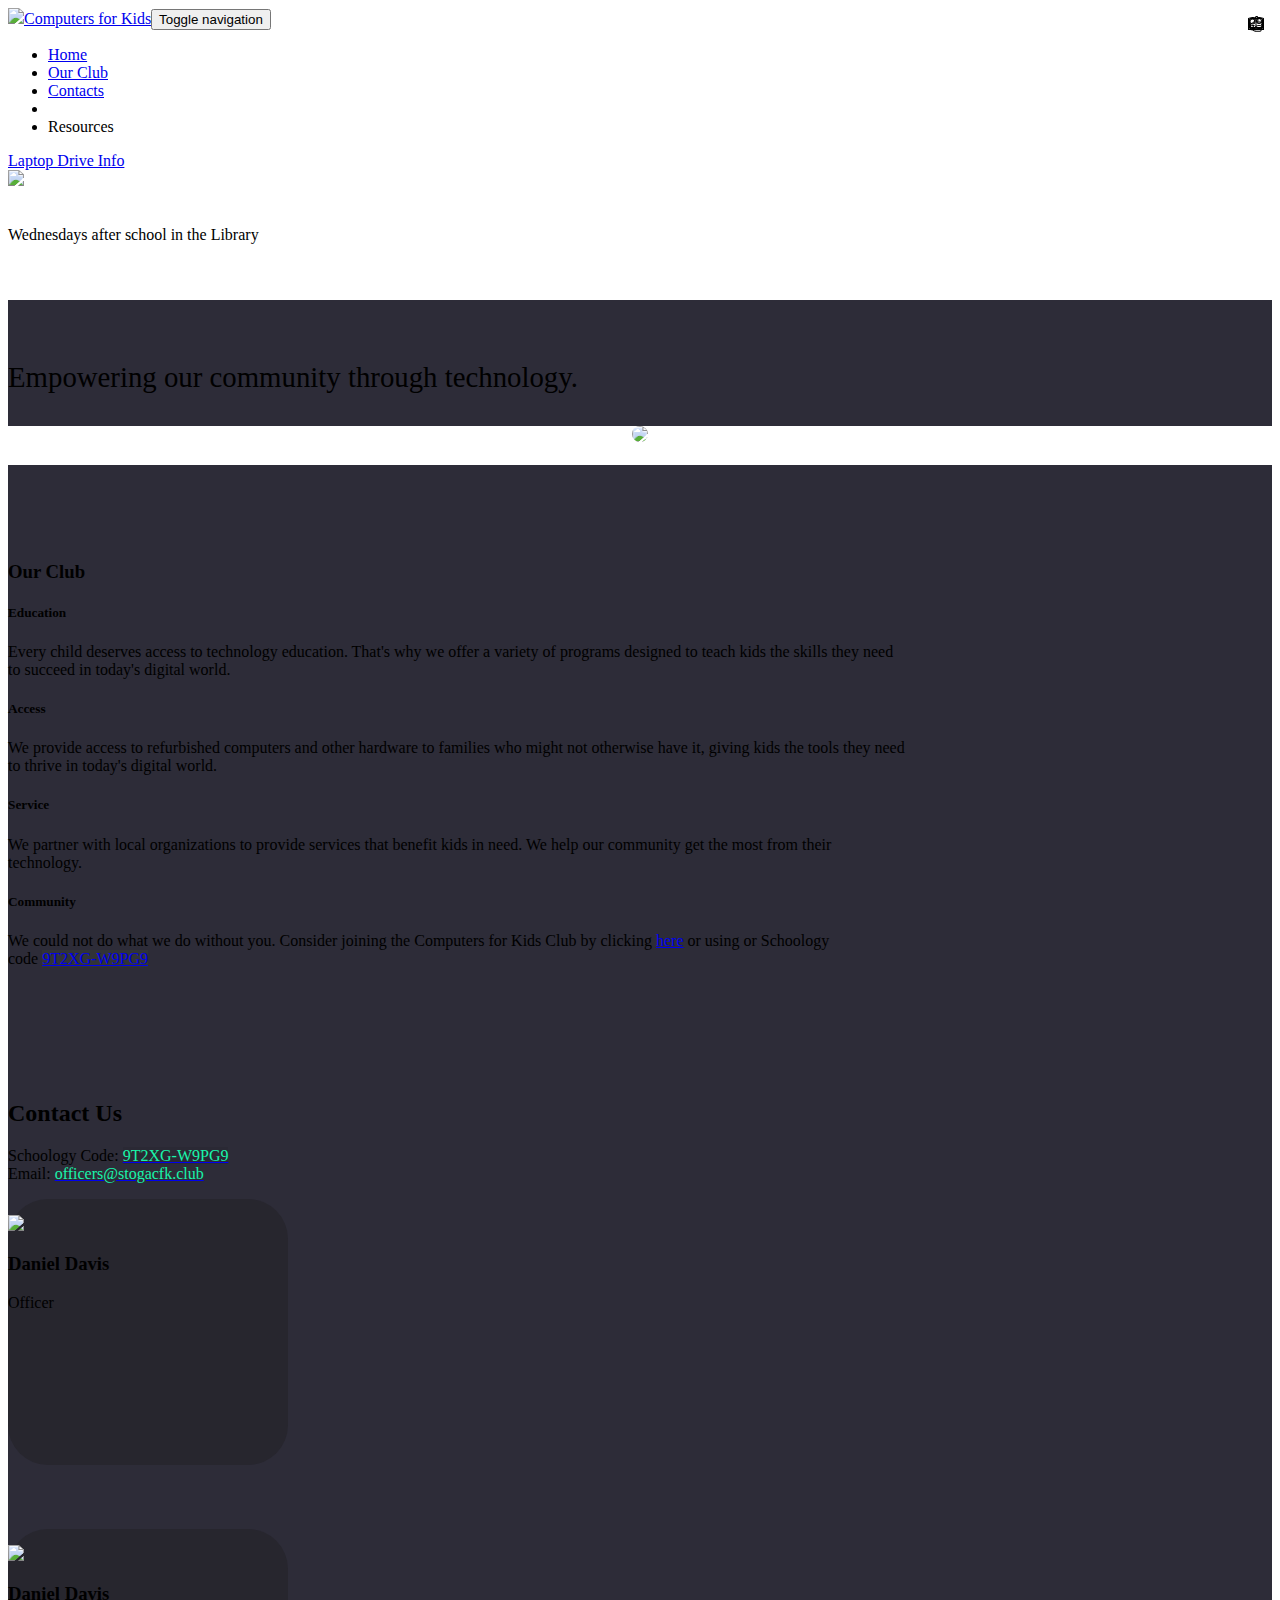
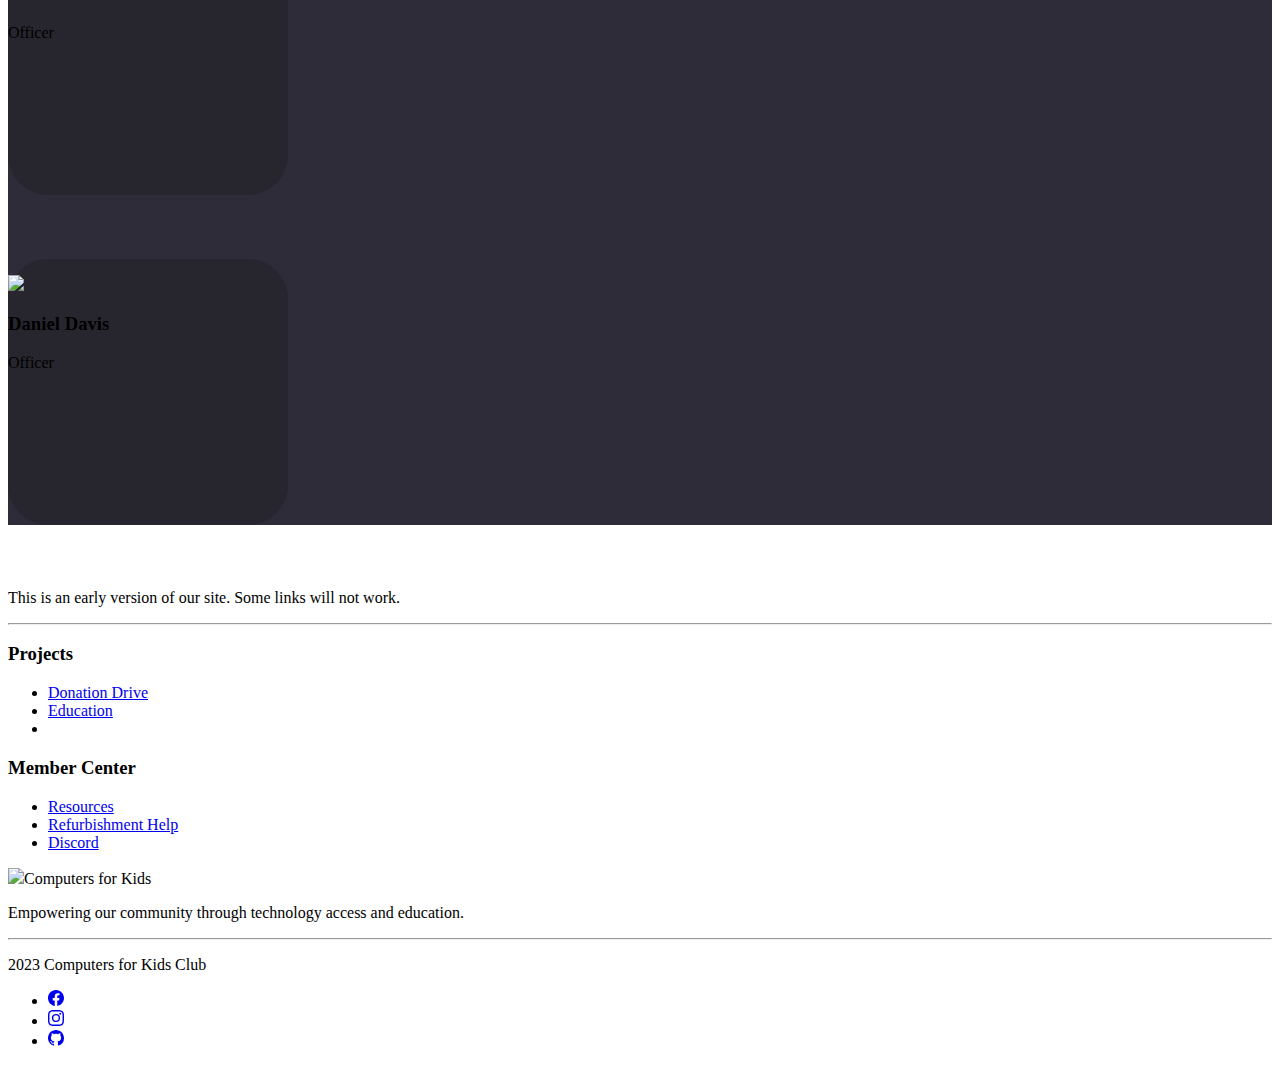
==== commit 4facc90e: "Add 404, fix cards on mobile, add more links" ====
--- a/index.html
+++ b/index.html
@@ -1,25 +1,4 @@
-<!DOCTYPE html>
-<html lang="en">
-
-<head>
-    <meta charset="utf-8">
-    <meta name="viewport" content="width=device-width, initial-scale=1.0, shrink-to-fit=no">
-    <title>Computers for Kids</title>
-    <meta name="" content="">
-    <meta name="title" content="Computers for Kids">
-    <meta property="og:image" content="https://stogacfk.club/assets/img/club/logo-nospace.png">
-    <meta name="description" content="The official website for the Conestoga Computers for Kids Club.">
-    <link rel="stylesheet" href="/assets/bootstrap/css/bootstrap.min.css">
-    <link rel="stylesheet" href="/assets/css/Inter.css">
-    <link rel="stylesheet" href="/assets/css/untitled.css">
-<link rel="shortcut icon" type = "image/x-icon" href="/assets/img/favicons/favicon.ico" />
-<link rel="apple-touch-icon" href="/assets/img/favicons/apple-touch-icon.png" />
-<link rel="icon" type="image/png" sizes="32x32" href="/assets/img/favicons/favicon-32x32.png" />
-</head>
-
-<body>
-    <nav class="navbar navbar-dark navbar-expand-md sticky-top py-3" id="mainNav">
-        <div class="container"><!-- Google tag (gtag.js) -->
+<!DOCTYPE html><html lang="en"><head><meta charset="utf-8"><meta name="viewport" content="width=device-width, initial-scale=1.0, shrink-to-fit=no"><title>Computers for Kids</title><meta name="" content=""><meta name="title" content="Computers for Kids"><meta property="og:image" content="https://stogacfk.club/assets/img/club/logo-nospace.png"><meta name="description" content="The official website for the Conestoga Computers for Kids Club."><link rel="apple-touch-icon" type="image/png" sizes="180x180" href="/assets/img/favicons/apple-touch-icon.png"><link rel="icon" type="image/png" sizes="16x16" href="/assets/img/favicons/favicon-16x16.png"><link rel="icon" type="image/png" sizes="32x32" href="/assets/img/favicons/favicon-32x32.png"><link rel="icon" type="image/png" sizes="180x180" href="/assets/img/favicons/apple-touch-icon.png"><link rel="icon" type="image/png" sizes="192x192" href="/assets/img/favicons/android-chrome-192x192.png"><link rel="icon" type="image/png" sizes="512x512" href="/assets/img/favicons/android-chrome-512x512.png"><link rel="stylesheet" href="/assets/bootstrap/css/bootstrap.min.css"><link rel="stylesheet" href="/assets/css/styles.min.css"></head><body><!-- Start: Navbar Centered Links --><nav class="navbar navbar-dark navbar-expand-md sticky-top py-3" id="mainNav"><div class="container"><!-- Google tag (gtag.js) -->
 <script async src="https://www.googletagmanager.com/gtag/js?id=G-WE9N16W9RQ"></script>
 <script>
   window.dataLayer = window.dataLayer || [];
@@ -28,177 +7,18 @@
 
   gtag('config', 'G-WE9N16W9RQ');
 </script>
-<a class="navbar-brand d-flex align-items-center" href="/"><span><img src="/assets/img/club/logo.png" style="width: 46px;height: auto;"></span><span>Computers for Kids</span></a><button data-bs-toggle="collapse" class="navbar-toggler" data-bs-target="#navcol-1"><span class="visually-hidden">Toggle navigation</span><span class="navbar-toggler-icon"></span></button>
-            <div class="collapse navbar-collapse" id="navcol-1">
-                <ul class="navbar-nav d-xxl-flex mx-auto">
-                    <li class="nav-item"><a class="nav-link active" href="/index.html">Home</a></li>
-                    <li class="nav-item"><a class="nav-link active">Our Club</a></li>
-                    <li class="nav-item"><a class="nav-link active">Contacts</a></li>
-                    <li class="nav-item"></li>
-                    <li class="nav-item"><a class="nav-link active">Resources</a></li>
-                </ul><a class="btn btn-primary shadow" role="button" href="/donate.html">Laptop Drive Info</a>
-            </div>
-        </div>
-    </nav>
-    <header class="bg-dark">
-        <div class="container pt-4 pt-xl-5">
-            <div class="row pt-5" style="padding-top: 0px;">
-                <div class="col-md-8 col-xl-6 col-xxl-6 text-center text-md-start mx-auto">
-                    <div class="text-center"><img src="/assets/img/club/logo-nospace.png" style="padding-bottom: 20px;max-width: 100%;max-height: 100%;width: auto;height: auto;" width="430" height="490">
-                        <p class="fw-bold text-success" style="margin-bottom: 8px;padding-bottom: 48px;">Wednesdays after school in the Library</p>
-                    </div>
-                </div>
-                <div class="col-12 col-lg-10 mx-auto">
-                    <div class="position-relative" style="display: flex;flex-wrap: wrap;justify-content: flex-end;">
-                        <div style="position: relative;flex: 0 0 45%;transform: translate3d(-15%, 35%, 0);"></div>
-                        <div style="position: relative;flex: 0 0 45%;transform: translate3d(-5%, 20%, 0);"></div>
-                        <div style="position: relative;flex: 0 0 60%;transform: translate3d(0, 0%, 0);"></div>
-                    </div>
-                </div>
-            </div>
-        </div>
-    </header>
-    <section class="py-5">
-        <div class="container text-center py-5">
-            <p style="font-size: 1.8rem;margin-bottom: 0px;">Empowering our community through technology.</p>
-        </div>
-    </section>
-    <div class="clubatwork"><img src="/assets/img/club/Spoke.jpg" style="width: 90%;height: auto;max-width: 1320px;"></div>
-    <section>
-        <div class="container bg-dark py-5">
-            <div class="row">
-                <div class="col-md-8 col-xl-6 text-center mx-auto">
-                    <h3 class="fw-bold">What we do</h3>
-                </div>
-            </div>
-            <div class="py-5 p-lg-5">
-                <div class="row row-cols-1 row-cols-md-2 mx-auto" style="max-width: 900px;">
-                    <div class="col mb-5">
-                        <div class="card shadow-sm">
-                            <div class="card-body px-4 py-5 px-md-5">
-                                <div class="bs-icon-lg d-flex justify-content-center align-items-center mb-3 bs-icon" style="top: 1rem;right: 1rem;position: absolute;"><svg xmlns="http://www.w3.org/2000/svg" width="1em" height="1em" fill="currentColor" viewBox="0 0 16 16" class="bi bi-book text-success">
-                                        <path d="M1 2.828c.885-.37 2.154-.769 3.388-.893 1.33-.134 2.458.063 3.112.752v9.746c-.935-.53-2.12-.603-3.213-.493-1.18.12-2.37.461-3.287.811V2.828zm7.5-.141c.654-.689 1.782-.886 3.112-.752 1.234.124 2.503.523 3.388.893v9.923c-.918-.35-2.107-.692-3.287-.81-1.094-.111-2.278-.039-3.213.492V2.687zM8 1.783C7.015.936 5.587.81 4.287.94c-1.514.153-3.042.672-3.994 1.105A.5.5 0 0 0 0 2.5v11a.5.5 0 0 0 .707.455c.882-.4 2.303-.881 3.68-1.02 1.409-.142 2.59.087 3.223.877a.5.5 0 0 0 .78 0c.633-.79 1.814-1.019 3.222-.877 1.378.139 2.8.62 3.681 1.02A.5.5 0 0 0 16 13.5v-11a.5.5 0 0 0-.293-.455c-.952-.433-2.48-.952-3.994-1.105C10.413.809 8.985.936 8 1.783z"></path>
-                                    </svg></div>
-                                <h5 class="fw-bold card-title">Education</h5>
-                                <p class="text-muted card-text mb-4">Every child deserves access to technology education. That's why we offer a variety of programs designed to teach kids the skills they need to succeed in today's digital world.</p>
-                            </div>
-                        </div>
-                    </div>
-                    <div class="col mb-5">
-                        <div class="card shadow-sm">
-                            <div class="card-body px-4 py-5 px-md-5">
-                                <div class="bs-icon-lg d-flex justify-content-center align-items-center mb-3 bs-icon" style="top: 1rem;right: 1rem;position: absolute;"><svg xmlns="http://www.w3.org/2000/svg" width="1em" height="1em" fill="currentColor" viewBox="0 0 16 16" class="bi bi-laptop text-success">
-                                        <path d="M13.5 3a.5.5 0 0 1 .5.5V11H2V3.5a.5.5 0 0 1 .5-.5h11zm-11-1A1.5 1.5 0 0 0 1 3.5V12h14V3.5A1.5 1.5 0 0 0 13.5 2h-11zM0 12.5h16a1.5 1.5 0 0 1-1.5 1.5h-13A1.5 1.5 0 0 1 0 12.5z"></path>
-                                    </svg></div>
-                                <h5 class="fw-bold card-title">Access</h5>
-                                <p class="text-muted card-text mb-4">We provide access to refurbished computers and other hardware to families who might not otherwise have it, giving kids the tools they need to thrive in today's digital world.</p>
-                            </div>
-                        </div>
-                    </div>
-                    <div class="col mb-4">
-                        <div class="card shadow-sm">
-                            <div class="card-body px-4 py-5 px-md-5">
-                                <div class="bs-icon-lg d-flex justify-content-center align-items-center mb-3 bs-icon" style="top: 1rem;right: 1rem;position: absolute;"><svg xmlns="http://www.w3.org/2000/svg" width="1em" height="1em" fill="currentColor" viewBox="0 0 16 16" class="bi bi-hand-thumbs-up text-success">
-                                        <path d="M8.864.046C7.908-.193 7.02.53 6.956 1.466c-.072 1.051-.23 2.016-.428 2.59-.125.36-.479 1.013-1.04 1.639-.557.623-1.282 1.178-2.131 1.41C2.685 7.288 2 7.87 2 8.72v4.001c0 .845.682 1.464 1.448 1.545 1.07.114 1.564.415 2.068.723l.048.03c.272.165.578.348.97.484.397.136.861.217 1.466.217h3.5c.937 0 1.599-.477 1.934-1.064a1.86 1.86 0 0 0 .254-.912c0-.152-.023-.312-.077-.464.201-.263.38-.578.488-.901.11-.33.172-.762.004-1.149.069-.13.12-.269.159-.403.077-.27.113-.568.113-.857 0-.288-.036-.585-.113-.856a2.144 2.144 0 0 0-.138-.362 1.9 1.9 0 0 0 .234-1.734c-.206-.592-.682-1.1-1.2-1.272-.847-.282-1.803-.276-2.516-.211a9.84 9.84 0 0 0-.443.05 9.365 9.365 0 0 0-.062-4.509A1.38 1.38 0 0 0 9.125.111L8.864.046zM11.5 14.721H8c-.51 0-.863-.069-1.14-.164-.281-.097-.506-.228-.776-.393l-.04-.024c-.555-.339-1.198-.731-2.49-.868-.333-.036-.554-.29-.554-.55V8.72c0-.254.226-.543.62-.65 1.095-.3 1.977-.996 2.614-1.708.635-.71 1.064-1.475 1.238-1.978.243-.7.407-1.768.482-2.85.025-.362.36-.594.667-.518l.262.066c.16.04.258.143.288.255a8.34 8.34 0 0 1-.145 4.725.5.5 0 0 0 .595.644l.003-.001.014-.003.058-.014a8.908 8.908 0 0 1 1.036-.157c.663-.06 1.457-.054 2.11.164.175.058.45.3.57.65.107.308.087.67-.266 1.022l-.353.353.353.354c.043.043.105.141.154.315.048.167.075.37.075.581 0 .212-.027.414-.075.582-.05.174-.111.272-.154.315l-.353.353.353.354c.047.047.109.177.005.488a2.224 2.224 0 0 1-.505.805l-.353.353.353.354c.006.005.041.05.041.17a.866.866 0 0 1-.121.416c-.165.288-.503.56-1.066.56z"></path>
-                                    </svg></div>
-                                <h5 class="fw-bold card-title">Service</h5>
-                                <p class="text-muted card-text mb-4">We partner with local organizations to provide services that benefit kids in need. We help our community get the most from their technology.</p>
-                            </div>
-                        </div>
-                    </div>
-                    <div class="col mb-4">
-                        <div class="card shadow-sm">
-                            <div class="card-body px-4 py-5 px-md-5">
-                                <div class="bs-icon-lg d-flex justify-content-center align-items-center mb-3 bs-icon" style="top: 1rem;right: 1rem;position: absolute;"><svg xmlns="http://www.w3.org/2000/svg" width="1em" height="1em" fill="currentColor" viewBox="0 0 16 16" class="bi bi-people text-success">
-                                        <path d="M15 14s1 0 1-1-1-4-5-4-5 3-5 4 1 1 1 1h8zm-7.978-1A.261.261 0 0 1 7 12.996c.001-.264.167-1.03.76-1.72C8.312 10.629 9.282 10 11 10c1.717 0 2.687.63 3.24 1.276.593.69.758 1.457.76 1.72l-.008.002a.274.274 0 0 1-.014.002H7.022zM11 7a2 2 0 1 0 0-4 2 2 0 0 0 0 4zm3-2a3 3 0 1 1-6 0 3 3 0 0 1 6 0zM6.936 9.28a5.88 5.88 0 0 0-1.23-.247A7.35 7.35 0 0 0 5 9c-4 0-5 3-5 4 0 .667.333 1 1 1h4.216A2.238 2.238 0 0 1 5 13c0-1.01.377-2.042 1.09-2.904.243-.294.526-.569.846-.816zM4.92 10A5.493 5.493 0 0 0 4 13H1c0-.26.164-1.03.76-1.724.545-.636 1.492-1.256 3.16-1.275zM1.5 5.5a3 3 0 1 1 6 0 3 3 0 0 1-6 0zm3-2a2 2 0 1 0 0 4 2 2 0 0 0 0-4z"></path>
-                                    </svg></div>
-                                <h5 class="fw-bold card-title">Community</h5>
-                                <p class="text-muted card-text mb-4">We could not do what we do without you. Consider joining the Computers for Kids Club by clicking <a href="https://schoology.tesd.net/enroll/group?code=9T2XG-W9PG9">here</a> or using or Schoology code&nbsp;<a href="https://schoology.tesd.net/enroll/group?code=9T2XG-W9PG9" target="_blank"><span style="color: var(--text-link); background-color: rgb(49, 51, 56);">9T2XG-W9PG9</span></a></p>
-                            </div>
-                        </div>
-                    </div>
-                </div>
-            </div>
-        </div>
-    </section>
-    <section class="py-5 mt-5">
-        <div class="container py-5">
-            <div class="row mb-5">
-                <div class="col-md-8 col-xl-6 offset-xxl-0 text-center mx-auto">
-                    <h2 class="fw-bold"><strong>Contact Us</strong></h2>
-                    <p class="text-muted">Schoology Code:&nbsp;<a href="https://schoology.tesd.net/enroll/group?code=9T2XG-W9PG9" target="_blank"><span style="color: rgb(25, 245, 170); background-color: rgba(2, 2, 2, 0.06);">9T2XG-W9PG9</span></a><br>Email:&nbsp;<a href="mailto:officers@stogacfk.club"><span style="color: rgb(25, 245, 170);">officers@stogacfk.club</span></a></p>
-                </div>
-            </div>
-            <div class="row row-cols-1 row-cols-sm-2 row-cols-lg-3 d-sm-flex justify-content-sm-center">
-                <div class="col mb-4">
-                    <div id="cardEntrada-2" class="p-4 text-center shadow-lg m-5 rounded-5" style="background: #27262e;width: 280px;"><img class="pt-2 w-50" src="/assets/img/club/logo.png">
-                        <h3 class="text-white text-center pt-2">Daniel Davis</h3>
-                        <p class="fw-bold pt-1 text-white p-0 m-0">Officer</p>
-                        <p class="fw-light text-white m-0"></p>
-                    </div>
-                </div>
-                <div class="col mb-4">
-                    <div id="cardEntrada-1" class="p-4 text-center shadow-lg m-5 rounded-5" style="background: #27262e;width: 280px;"><img class="pt-2 w-50" src="/assets/img/club/logo.png">
-                        <h3 class="text-white text-center pt-2">Ryan Ong</h3>
-                        <p class="fw-bold pt-1 text-white p-0 m-0">Officer</p>
-                        <p class="fw-light text-white m-0"></p>
-                    </div>
-                </div>
-                <div class="col mb-4">
-                    <div id="cardEntrada-3" class="p-4 text-center shadow-lg m-5 rounded-5" style="background: #27262e;width: 280px;"><img class="pt-2 w-50" src="/assets/img/club/logo.png">
-                        <h3 class="text-white text-center pt-2">Amil Agrawal</h3>
-                        <p class="fw-bold pt-1 text-white p-0 m-0">Officer</p>
-                        <p class="fw-light text-white m-0"></p>
-                    </div>
-                </div>
-            </div>
-        </div>
-    </section>
-    <footer class="bg-dark">
-        <div class="container py-4 py-lg-5">
-            <p class="fw-bold text-success" style="/*margin-bottom: 8px;*//*padding-bottom: 48px;*/">This is an early version of our site. Some links will not work.</p>
-            <hr>
-            <div class="row justify-content-center">
-                <div class="col-sm-4 col-md-3 text-center text-lg-start d-flex flex-column">
-                    <h3 class="fs-6 fw-bold">Projects</h3>
-                    <ul class="list-unstyled">
-                        <li><a href="/donate.html">Donation Drive</a></li>
-                        <li><a href="#">Education</a></li>
-                        <li><a href="#"></a></li>
-                    </ul>
-                </div>
-                <div class="col-sm-4 col-md-3 text-center text-lg-start d-flex flex-column">
-                    <h3 class="fs-6 fw-bold">Member Center</h3>
-                    <ul class="list-unstyled">
-                        <li><a href="#">Resources</a></li>
-                        <li><a href="#">Refurbishment Help</a></li>
-                        <li><a href="#">Discord</a></li>
-                    </ul>
-                </div>
-                <div class="col-lg-3 text-center text-lg-start d-flex flex-column align-items-center order-first align-items-lg-start order-lg-last">
-                    <div class="fw-bold d-flex align-items-center mb-2"><span><img src="/assets/img/club/logo.png" style="width: 46px;height: auto;"></span><span>Computers for Kids</span></div>
-                    <p class="text-muted">Empowering our community through technology access and education.</p>
-                </div>
-            </div>
-            <hr>
-            <div class="text-muted d-flex justify-content-between align-items-center pt-3">
-                <p class="mb-0">2023 Computers for Kids Club</p>
-                <ul class="list-inline mb-0">
-                    <li class="list-inline-item"><a href="/redirect.html?url=https%3A%2F%2Fwww.facebook.com%2Fprofile.php%3Fid%3D100079818392258"><svg xmlns="http://www.w3.org/2000/svg" width="1em" height="1em" fill="currentColor" viewBox="0 0 16 16" class="bi bi-facebook">
-                                <path d="M16 8.049c0-4.446-3.582-8.05-8-8.05C3.58 0-.002 3.603-.002 8.05c0 4.017 2.926 7.347 6.75 7.951v-5.625h-2.03V8.05H6.75V6.275c0-2.017 1.195-3.131 3.022-3.131.876 0 1.791.157 1.791.157v1.98h-1.009c-.993 0-1.303.621-1.303 1.258v1.51h2.218l-.354 2.326H9.25V16c3.824-.604 6.75-3.934 6.75-7.951z"></path>
-                            </svg></a></li>
-                    <li class="list-inline-item"><a href="/redirect.html?url=https%3A%2F%2Finstagram.com%2Fcomputersforkidsclub"><svg xmlns="http://www.w3.org/2000/svg" width="1em" height="1em" fill="currentColor" viewBox="0 0 16 16" class="bi bi-instagram social-icon">
-                                <path d="M8 0C5.829 0 5.556.01 4.703.048 3.85.088 3.269.222 2.76.42a3.917 3.917 0 0 0-1.417.923A3.927 3.927 0 0 0 .42 2.76C.222 3.268.087 3.85.048 4.7.01 5.555 0 5.827 0 8.001c0 2.172.01 2.444.048 3.297.04.852.174 1.433.372 1.942.205.526.478.972.923 1.417.444.445.89.719 1.416.923.51.198 1.09.333 1.942.372C5.555 15.99 5.827 16 8 16s2.444-.01 3.298-.048c.851-.04 1.434-.174 1.943-.372a3.916 3.916 0 0 0 1.416-.923c.445-.445.718-.891.923-1.417.197-.509.332-1.09.372-1.942C15.99 10.445 16 10.173 16 8s-.01-2.445-.048-3.299c-.04-.851-.175-1.433-.372-1.941a3.926 3.926 0 0 0-.923-1.417A3.911 3.911 0 0 0 13.24.42c-.51-.198-1.092-.333-1.943-.372C10.443.01 10.172 0 7.998 0h.003zm-.717 1.442h.718c2.136 0 2.389.007 3.232.046.78.035 1.204.166 1.486.275.373.145.64.319.92.599.28.28.453.546.598.92.11.281.24.705.275 1.485.039.843.047 1.096.047 3.231s-.008 2.389-.047 3.232c-.035.78-.166 1.203-.275 1.485a2.47 2.47 0 0 1-.599.919c-.28.28-.546.453-.92.598-.28.11-.704.24-1.485.276-.843.038-1.096.047-3.232.047s-2.39-.009-3.233-.047c-.78-.036-1.203-.166-1.485-.276a2.478 2.478 0 0 1-.92-.598 2.48 2.48 0 0 1-.6-.92c-.109-.281-.24-.705-.275-1.485-.038-.843-.046-1.096-.046-3.233 0-2.136.008-2.388.046-3.231.036-.78.166-1.204.276-1.486.145-.373.319-.64.599-.92.28-.28.546-.453.92-.598.282-.11.705-.24 1.485-.276.738-.034 1.024-.044 2.515-.045v.002zm4.988 1.328a.96.96 0 1 0 0 1.92.96.96 0 0 0 0-1.92zm-4.27 1.122a4.109 4.109 0 1 0 0 8.217 4.109 4.109 0 0 0 0-8.217zm0 1.441a2.667 2.667 0 1 1 0 5.334 2.667 2.667 0 0 1 0-5.334z"></path>
-                            </svg></a></li>
-                    <li class="list-inline-item"><a href="/redirect.html?url=https%3A%2F%2Fgithub.com%2FComputers-for-Kids%2Fwebsite"><svg xmlns="http://www.w3.org/2000/svg" width="1em" height="1em" fill="currentColor" viewBox="0 0 16 16" class="bi bi-github social-icon">
-                                <path d="M8 0C3.58 0 0 3.58 0 8c0 3.54 2.29 6.53 5.47 7.59.4.07.55-.17.55-.38 0-.19-.01-.82-.01-1.49-2.01.37-2.53-.49-2.69-.94-.09-.23-.48-.94-.82-1.13-.28-.15-.68-.52-.01-.53.63-.01 1.08.58 1.23.82.72 1.21 1.87.87 2.33.66.07-.52.28-.87.51-1.07-1.78-.2-3.64-.89-3.64-3.95 0-.87.31-1.59.82-2.15-.08-.2-.36-1.02.08-2.12 0 0 .67-.21 2.2.82.64-.18 1.32-.27 2-.27.68 0 1.36.09 2 .27 1.53-1.04 2.2-.82 2.2-.82.44 1.1.16 1.92.08 2.12.51.56.82 1.27.82 2.15 0 3.07-1.87 3.75-3.65 3.95.29.25.54.73.54 1.48 0 1.07-.01 1.93-.01 2.2 0 .21.15.46.55.38A8.012 8.012 0 0 0 16 8c0-4.42-3.58-8-8-8z"></path>
-                            </svg></a></li>
-                </ul>
-            </div>
-        </div>
-    </footer>
-    <script src="/assets/bootstrap/js/bootstrap.min.js"></script>
-    <script src="/assets/js/bold-and-dark.js"></script>
-</body>
-
-</html>+<a class="navbar-brand d-flex align-items-center" href="/"><span><img src="/assets/img/club/logo.png" style="width: 46px;height: auto;"></span><span>Computers for Kids</span></a><button data-bs-toggle="collapse" class="navbar-toggler" data-bs-target="#navcol-1"><span class="visually-hidden">Toggle navigation</span><span class="navbar-toggler-icon"></span></button><div class="collapse navbar-collapse" id="navcol-1"><ul class="navbar-nav d-xxl-flex mx-auto"><li class="nav-item"><a class="nav-link active" href="/index.html">Home</a></li><li class="nav-item"><a class="nav-link active" href="/index.html#our_club">Our Club</a></li><li class="nav-item"><a class="nav-link active" href="/index.html#contacts">Contacts</a></li><li class="nav-item"></li><li class="nav-item"><a class="nav-link active">Resources</a></li></ul><a class="btn btn-primary shadow" role="button" href="/donate.html">Laptop Drive Info</a></div></div></nav><!-- End: Navbar Centered Links --><header class="bg-dark"><!-- Start: Hero Clean Reverse --><div class="container pt-4 pt-xl-5"><div class="row pt-5" style="padding-top: 0px;"><div class="col-md-8 col-xl-6 col-xxl-6 text-center text-md-start mx-auto"><div class="text-center"><img src="/assets/img/club/logo-nospace.png" style="padding-bottom: 20px;max-width: 100%;max-height: 100%;width: auto;height: auto;" width="430" height="490"><p class="fw-bold text-success" style="margin-bottom: 8px;padding-bottom: 48px;">Wednesdays after school in the Library</p></div></div><div class="col-12 col-lg-10 mx-auto"><div class="position-relative" style="display: flex;flex-wrap: wrap;justify-content: flex-end;"><div style="position: relative;flex: 0 0 45%;transform: translate3d(-15%, 35%, 0);"></div><div style="position: relative;flex: 0 0 45%;transform: translate3d(-5%, 20%, 0);"></div><div style="position: relative;flex: 0 0 60%;transform: translate3d(0, 0%, 0);"></div></div></div></div></div><!-- End: Hero Clean Reverse --></header><!-- Start: Brands --><section class="py-5"><div class="container text-center" style="padding-top: 2rem;padding-bottom: 2rem;"><p style="font-size: 1.8rem;margin-bottom: 0px;">Empowering our community through technology.</p></div></section><!-- End: Brands --><div class="clubatwork"><img class="spoke" src="/assets/img/club/Spoke.jpg" style="width: 90%;height: auto;max-width: 1320px;"></div><section><!-- Start: Features Cards --><div class="container bg-dark clubcards"><div class="row" style="padding-top: 0rem;"><div class="col-md-8 col-xl-6 text-center mx-auto"><h3 class="fw-bold" id="our_club" style="padding-top: 6rem;">Our Club</h3></div></div><div class="py-5 p-lg-5" style="padding-bottom: 48px;"><div class="row row-cols-1 row-cols-md-2 mx-auto" style="max-width: 900px;"><div class="col mb-5"><div class="card shadow-sm"><div class="card-body px-4 py-5 px-md-5"><div class="bs-icon-lg d-flex justify-content-center align-items-center mb-3 bs-icon" style="top: 1rem;right: 1rem;position: absolute;"><svg xmlns="http://www.w3.org/2000/svg" width="1em" height="1em" fill="currentColor" viewBox="0 0 16 16" class="bi bi-book text-success">
+  <path d="M1 2.828c.885-.37 2.154-.769 3.388-.893 1.33-.134 2.458.063 3.112.752v9.746c-.935-.53-2.12-.603-3.213-.493-1.18.12-2.37.461-3.287.811V2.828zm7.5-.141c.654-.689 1.782-.886 3.112-.752 1.234.124 2.503.523 3.388.893v9.923c-.918-.35-2.107-.692-3.287-.81-1.094-.111-2.278-.039-3.213.492V2.687zM8 1.783C7.015.936 5.587.81 4.287.94c-1.514.153-3.042.672-3.994 1.105A.5.5 0 0 0 0 2.5v11a.5.5 0 0 0 .707.455c.882-.4 2.303-.881 3.68-1.02 1.409-.142 2.59.087 3.223.877a.5.5 0 0 0 .78 0c.633-.79 1.814-1.019 3.222-.877 1.378.139 2.8.62 3.681 1.02A.5.5 0 0 0 16 13.5v-11a.5.5 0 0 0-.293-.455c-.952-.433-2.48-.952-3.994-1.105C10.413.809 8.985.936 8 1.783z"></path>
+</svg></div><h5 class="fw-bold card-title">Education</h5><p class="text-muted card-text mb-4">Every child deserves access to technology education. That's why we offer a variety of programs designed to teach kids the skills they need to succeed in today's digital world.</p></div></div></div><div class="col mb-5"><div class="card shadow-sm"><div class="card-body px-4 py-5 px-md-5"><div class="bs-icon-lg d-flex justify-content-center align-items-center mb-3 bs-icon" style="top: 1rem;right: 1rem;position: absolute;"><svg xmlns="http://www.w3.org/2000/svg" width="1em" height="1em" fill="currentColor" viewBox="0 0 16 16" class="bi bi-laptop text-success">
+  <path d="M13.5 3a.5.5 0 0 1 .5.5V11H2V3.5a.5.5 0 0 1 .5-.5h11zm-11-1A1.5 1.5 0 0 0 1 3.5V12h14V3.5A1.5 1.5 0 0 0 13.5 2h-11zM0 12.5h16a1.5 1.5 0 0 1-1.5 1.5h-13A1.5 1.5 0 0 1 0 12.5z"></path>
+</svg></div><h5 class="fw-bold card-title">Access</h5><p class="text-muted card-text mb-4">We provide access to refurbished computers and other hardware to families who might not otherwise have it, giving kids the tools they need to thrive in today's digital world.</p></div></div></div><div class="col mb-4"><div class="card shadow-sm"><div class="card-body px-4 py-5 px-md-5"><div class="bs-icon-lg d-flex justify-content-center align-items-center mb-3 bs-icon" style="top: 1rem;right: 1rem;position: absolute;"><svg xmlns="http://www.w3.org/2000/svg" width="1em" height="1em" fill="currentColor" viewBox="0 0 16 16" class="bi bi-hand-thumbs-up text-success">
+  <path d="M8.864.046C7.908-.193 7.02.53 6.956 1.466c-.072 1.051-.23 2.016-.428 2.59-.125.36-.479 1.013-1.04 1.639-.557.623-1.282 1.178-2.131 1.41C2.685 7.288 2 7.87 2 8.72v4.001c0 .845.682 1.464 1.448 1.545 1.07.114 1.564.415 2.068.723l.048.03c.272.165.578.348.97.484.397.136.861.217 1.466.217h3.5c.937 0 1.599-.477 1.934-1.064a1.86 1.86 0 0 0 .254-.912c0-.152-.023-.312-.077-.464.201-.263.38-.578.488-.901.11-.33.172-.762.004-1.149.069-.13.12-.269.159-.403.077-.27.113-.568.113-.857 0-.288-.036-.585-.113-.856a2.144 2.144 0 0 0-.138-.362 1.9 1.9 0 0 0 .234-1.734c-.206-.592-.682-1.1-1.2-1.272-.847-.282-1.803-.276-2.516-.211a9.84 9.84 0 0 0-.443.05 9.365 9.365 0 0 0-.062-4.509A1.38 1.38 0 0 0 9.125.111L8.864.046zM11.5 14.721H8c-.51 0-.863-.069-1.14-.164-.281-.097-.506-.228-.776-.393l-.04-.024c-.555-.339-1.198-.731-2.49-.868-.333-.036-.554-.29-.554-.55V8.72c0-.254.226-.543.62-.65 1.095-.3 1.977-.996 2.614-1.708.635-.71 1.064-1.475 1.238-1.978.243-.7.407-1.768.482-2.85.025-.362.36-.594.667-.518l.262.066c.16.04.258.143.288.255a8.34 8.34 0 0 1-.145 4.725.5.5 0 0 0 .595.644l.003-.001.014-.003.058-.014a8.908 8.908 0 0 1 1.036-.157c.663-.06 1.457-.054 2.11.164.175.058.45.3.57.65.107.308.087.67-.266 1.022l-.353.353.353.354c.043.043.105.141.154.315.048.167.075.37.075.581 0 .212-.027.414-.075.582-.05.174-.111.272-.154.315l-.353.353.353.354c.047.047.109.177.005.488a2.224 2.224 0 0 1-.505.805l-.353.353.353.354c.006.005.041.05.041.17a.866.866 0 0 1-.121.416c-.165.288-.503.56-1.066.56z"></path>
+</svg></div><h5 class="fw-bold card-title">Service</h5><p class="text-muted card-text mb-4">We partner with local organizations to provide services that benefit kids in need. We help our community get the most from their technology.</p></div></div></div><div class="col mb-4"><div class="card shadow-sm"><div class="card-body px-4 py-5 px-md-5"><div class="bs-icon-lg d-flex justify-content-center align-items-center mb-3 bs-icon" style="top: 1rem;right: 1rem;position: absolute;"><svg xmlns="http://www.w3.org/2000/svg" width="1em" height="1em" fill="currentColor" viewBox="0 0 16 16" class="bi bi-people text-success">
+  <path d="M15 14s1 0 1-1-1-4-5-4-5 3-5 4 1 1 1 1h8zm-7.978-1A.261.261 0 0 1 7 12.996c.001-.264.167-1.03.76-1.72C8.312 10.629 9.282 10 11 10c1.717 0 2.687.63 3.24 1.276.593.69.758 1.457.76 1.72l-.008.002a.274.274 0 0 1-.014.002H7.022zM11 7a2 2 0 1 0 0-4 2 2 0 0 0 0 4zm3-2a3 3 0 1 1-6 0 3 3 0 0 1 6 0zM6.936 9.28a5.88 5.88 0 0 0-1.23-.247A7.35 7.35 0 0 0 5 9c-4 0-5 3-5 4 0 .667.333 1 1 1h4.216A2.238 2.238 0 0 1 5 13c0-1.01.377-2.042 1.09-2.904.243-.294.526-.569.846-.816zM4.92 10A5.493 5.493 0 0 0 4 13H1c0-.26.164-1.03.76-1.724.545-.636 1.492-1.256 3.16-1.275zM1.5 5.5a3 3 0 1 1 6 0 3 3 0 0 1-6 0zm3-2a2 2 0 1 0 0 4 2 2 0 0 0 0-4z"></path>
+</svg></div><h5 class="fw-bold card-title">Community</h5><p class="text-muted card-text mb-4">We could not do what we do without you. Consider joining the Computers for Kids Club by clicking <a href="https://schoology.tesd.net/enroll/group?code=9T2XG-W9PG9">here</a> or using or Schoology code&nbsp;<a href="https://schoology.tesd.net/enroll/group?code=9T2XG-W9PG9" target="_blank"><span style="color: var(--text-link); background-color: rgb(49, 51, 56);">9T2XG-W9PG9</span></a></p></div></div></div></div></div></div><!-- End: Features Cards --></section><section class="mt-5" style="padding: 0px 0px;padding-top: 0px;"><!-- Start: Testimonials --><div class="container"><div class="row mb-5" style="padding-top: 3rem;"><div class="col-md-8 col-xl-6 offset-xxl-0 text-center mx-auto"><h2 class="fw-bold" id="contacts" style="padding-top: 0px;"><strong>Contact Us</strong></h2><p class="text-muted">Schoology Code:&nbsp;<a href="https://schoology.tesd.net/enroll/group?code=9T2XG-W9PG9" target="_blank"><span style="color: rgb(25, 245, 170); background-color: rgba(2, 2, 2, 0.06);">9T2XG-W9PG9</span></a><br>Email:&nbsp;<a href="mailto:officers@stogacfk.club"><span style="color: rgb(25, 245, 170);">officers@stogacfk.club</span></a></p></div></div><div class="row flex-column justify-content-between flex-sm-row" style="margin-left: 0px;margin-right: 2rem;"><div class="col mx-auto ccustomCard" style="width: 280px;max-width: 280px;margin-left: 0px;margin-right: 2rem;margin-bottom: 4rem;"><div class="customCard" style="background: #27262e;width: 280px;height: 250px;margin-top: 0px;padding-top: 1rem;"><div class="text-center" style="padding: 0px;"><img class="pt-2 w-30 text-center" src="/assets/img/club/logo.png" style="width: 116px;"></div><h3 class="text-center text-white pt-2">Daniel Davis</h3><p class="fw-bold text-center text-white pt-1 p-0 m-0">Officer</p></div></div><div class="col mx-auto customCard" style="width: 280px;max-width: 280px;margin-left: 0px;margin-right: 2rem;margin-bottom: 4rem;"><div class="customCard" style="background: #27262e;width: 280px;height: 250px;margin-top: 0px;padding-top: 1rem;"><div class="text-center" style="padding: 0px;"><img class="pt-2 w-30 text-center" src="/assets/img/club/logo.png" style="width: 116px;"></div><h3 class="text-center text-white pt-2">Daniel Davis</h3><p class="fw-bold text-center text-white pt-1 p-0 m-0">Officer</p></div></div><div class="col mx-auto customCard" style="width: 280px;max-width: 280px;margin-left: 0px;margin-right: 2rem;margin-bottom: 4rem;"><div class="customCard" style="background: #27262e;width: 280px;height: 250px;margin-top: 0px;padding-top: 1rem;"><div class="text-center" style="padding: 0px;"><img class="pt-2 w-30 text-center" src="/assets/img/club/logo.png" style="width: 116px;"></div><h3 class="text-center text-white pt-2">Daniel Davis</h3><p class="fw-bold text-center text-white pt-1 p-0 m-0">Officer</p></div></div></div></div><!-- End: Testimonials --></section><!-- Start: Footer Multi Column --><footer class="bg-dark"><div class="container py-4 py-lg-5"><p class="fw-bold text-success" style="/*margin-bottom: 8px;*//*padding-bottom: 48px;*/">This is an early version of our site. Some links will not work.</p><hr><div class="row justify-content-center"><!-- Start: Services --><div class="col-sm-4 col-md-3 text-center text-lg-start d-flex flex-column"><h3 class="fs-6 fw-bold">Projects</h3><ul class="list-unstyled"><li><a href="/donate.html">Donation Drive</a></li><li><a href="#">Education</a></li><li><a href="#"></a></li></ul></div><!-- End: Services --><!-- Start: About --><div class="col-sm-4 col-md-3 text-center text-lg-start d-flex flex-column"><h3 class="fs-6 fw-bold">Member Center</h3><ul class="list-unstyled"><li><a href="#">Resources</a></li><li><a href="#">Refurbishment Help</a></li><li><a href="#">Discord</a></li></ul></div><!-- End: About --><!-- Start: Social Icons --><div class="col-lg-3 text-center text-lg-start d-flex flex-column align-items-center order-first align-items-lg-start order-lg-last"><div class="fw-bold d-flex align-items-center mb-2"><span><img src="/assets/img/club/logo.png" style="width: 46px;height: auto;"></span><span>Computers for Kids</span></div><p class="text-muted">Empowering our community through technology access and education.</p></div><!-- End: Social Icons --></div><hr><div class="text-muted d-flex justify-content-between align-items-center pt-3"><p class="mb-0">2023 Computers for Kids Club</p><ul class="list-inline mb-0"><li class="list-inline-item"><a href="/redirect.html?url=https%3A%2F%2Fwww.facebook.com%2Fprofile.php%3Fid%3D100079818392258"><svg xmlns="http://www.w3.org/2000/svg" width="1em" height="1em" fill="currentColor" viewBox="0 0 16 16" class="bi bi-facebook">
+  <path d="M16 8.049c0-4.446-3.582-8.05-8-8.05C3.58 0-.002 3.603-.002 8.05c0 4.017 2.926 7.347 6.75 7.951v-5.625h-2.03V8.05H6.75V6.275c0-2.017 1.195-3.131 3.022-3.131.876 0 1.791.157 1.791.157v1.98h-1.009c-.993 0-1.303.621-1.303 1.258v1.51h2.218l-.354 2.326H9.25V16c3.824-.604 6.75-3.934 6.75-7.951z"></path>
+</svg></a></li><li class="list-inline-item"><a href="/redirect.html?url=https%3A%2F%2Finstagram.com%2Fcomputersforkidsclub"><svg xmlns="http://www.w3.org/2000/svg" width="1em" height="1em" fill="currentColor" viewBox="0 0 16 16" class="bi bi-instagram social-icon">
+  <path d="M8 0C5.829 0 5.556.01 4.703.048 3.85.088 3.269.222 2.76.42a3.917 3.917 0 0 0-1.417.923A3.927 3.927 0 0 0 .42 2.76C.222 3.268.087 3.85.048 4.7.01 5.555 0 5.827 0 8.001c0 2.172.01 2.444.048 3.297.04.852.174 1.433.372 1.942.205.526.478.972.923 1.417.444.445.89.719 1.416.923.51.198 1.09.333 1.942.372C5.555 15.99 5.827 16 8 16s2.444-.01 3.298-.048c.851-.04 1.434-.174 1.943-.372a3.916 3.916 0 0 0 1.416-.923c.445-.445.718-.891.923-1.417.197-.509.332-1.09.372-1.942C15.99 10.445 16 10.173 16 8s-.01-2.445-.048-3.299c-.04-.851-.175-1.433-.372-1.941a3.926 3.926 0 0 0-.923-1.417A3.911 3.911 0 0 0 13.24.42c-.51-.198-1.092-.333-1.943-.372C10.443.01 10.172 0 7.998 0h.003zm-.717 1.442h.718c2.136 0 2.389.007 3.232.046.78.035 1.204.166 1.486.275.373.145.64.319.92.599.28.28.453.546.598.92.11.281.24.705.275 1.485.039.843.047 1.096.047 3.231s-.008 2.389-.047 3.232c-.035.78-.166 1.203-.275 1.485a2.47 2.47 0 0 1-.599.919c-.28.28-.546.453-.92.598-.28.11-.704.24-1.485.276-.843.038-1.096.047-3.232.047s-2.39-.009-3.233-.047c-.78-.036-1.203-.166-1.485-.276a2.478 2.478 0 0 1-.92-.598 2.48 2.48 0 0 1-.6-.92c-.109-.281-.24-.705-.275-1.485-.038-.843-.046-1.096-.046-3.233 0-2.136.008-2.388.046-3.231.036-.78.166-1.204.276-1.486.145-.373.319-.64.599-.92.28-.28.546-.453.92-.598.282-.11.705-.24 1.485-.276.738-.034 1.024-.044 2.515-.045v.002zm4.988 1.328a.96.96 0 1 0 0 1.92.96.96 0 0 0 0-1.92zm-4.27 1.122a4.109 4.109 0 1 0 0 8.217 4.109 4.109 0 0 0 0-8.217zm0 1.441a2.667 2.667 0 1 1 0 5.334 2.667 2.667 0 0 1 0-5.334z"></path>
+</svg></a></li><li class="list-inline-item"><a href="/redirect.html?url=https%3A%2F%2Fgithub.com%2FComputers-for-Kids%2Fwebsite"><svg xmlns="http://www.w3.org/2000/svg" width="1em" height="1em" fill="currentColor" viewBox="0 0 16 16" class="bi bi-github social-icon">
+  <path d="M8 0C3.58 0 0 3.58 0 8c0 3.54 2.29 6.53 5.47 7.59.4.07.55-.17.55-.38 0-.19-.01-.82-.01-1.49-2.01.37-2.53-.49-2.69-.94-.09-.23-.48-.94-.82-1.13-.28-.15-.68-.52-.01-.53.63-.01 1.08.58 1.23.82.72 1.21 1.87.87 2.33.66.07-.52.28-.87.51-1.07-1.78-.2-3.64-.89-3.64-3.95 0-.87.31-1.59.82-2.15-.08-.2-.36-1.02.08-2.12 0 0 .67-.21 2.2.82.64-.18 1.32-.27 2-.27.68 0 1.36.09 2 .27 1.53-1.04 2.2-.82 2.2-.82.44 1.1.16 1.92.08 2.12.51.56.82 1.27.82 2.15 0 3.07-1.87 3.75-3.65 3.95.29.25.54.73.54 1.48 0 1.07-.01 1.93-.01 2.2 0 .21.15.46.55.38A8.012 8.012 0 0 0 16 8c0-4.42-3.58-8-8-8z"></path>
+</svg></a></li></ul></div></div></footer><!-- End: Footer Multi Column --><script src="/assets/bootstrap/js/bootstrap.min.js"></script><script src="/assets/js/script.min.js"></script></body></html>--- a/assets/css/styles.min.css
+++ b/assets/css/styles.min.css
@@ -0,0 +1 @@
+@font-face{font-family:Inter;src:url(/assets/fonts/UcC73FwrK3iLTeHuS_fvQtMwCp50KnMa2JL7SUc.woff2) format('woff2');font-weight:300;font-style:normal;font-display:swap;unicode-range:U+0460-052F,U+1C80-1C88,U+20B4,U+2DE0-2DFF,U+A640-A69F,U+FE2E-FE2F}@font-face{font-family:Inter;src:url(/assets/fonts/UcC73FwrK3iLTeHuS_fvQtMwCp50KnMa0ZL7SUc.woff2) format('woff2');font-weight:300;font-style:normal;font-display:swap;unicode-range:U+0301,U+0400-045F,U+0490-0491,U+04B0-04B1,U+2116}@font-face{font-family:Inter;src:url(/assets/fonts/UcC73FwrK3iLTeHuS_fvQtMwCp50KnMa2ZL7SUc.woff2) format('woff2');font-weight:300;font-style:normal;font-display:swap;unicode-range:U+1F00-1FFF}@font-face{font-family:Inter;src:url(/assets/fonts/UcC73FwrK3iLTeHuS_fvQtMwCp50KnMa1pL7SUc.woff2) format('woff2');font-weight:300;font-style:normal;font-display:swap;unicode-range:U+0370-03FF}@font-face{font-family:Inter;src:url(/assets/fonts/UcC73FwrK3iLTeHuS_fvQtMwCp50KnMa2pL7SUc.woff2) format('woff2');font-weight:300;font-style:normal;font-display:swap;unicode-range:U+0102-0103,U+0110-0111,U+0128-0129,U+0168-0169,U+01A0-01A1,U+01AF-01B0,U+1EA0-1EF9,U+20AB}@font-face{font-family:Inter;src:url(/assets/fonts/UcC73FwrK3iLTeHuS_fvQtMwCp50KnMa25L7SUc.woff2) format('woff2');font-weight:300;font-style:normal;font-display:swap;unicode-range:U+0100-024F,U+0259,U+1E00-1EFF,U+2020,U+20A0-20AB,U+20AD-20CF,U+2113,U+2C60-2C7F,U+A720-A7FF}@font-face{font-family:Inter;src:url(/assets/fonts/UcC73FwrK3iLTeHuS_fvQtMwCp50KnMa1ZL7.woff2) format('woff2');font-weight:300;font-style:normal;font-display:swap;unicode-range:U+0000-00FF,U+0131,U+0152-0153,U+02BB-02BC,U+02C6,U+02DA,U+02DC,U+2000-206F,U+2074,U+20AC,U+2122,U+2191,U+2193,U+2212,U+2215,U+FEFF,U+FFFD}@font-face{font-family:Inter;src:url(/assets/fonts/UcC73FwrK3iLTeHuS_fvQtMwCp50KnMa2JL7SUc.woff2) format('woff2');font-weight:400;font-style:normal;font-display:swap;unicode-range:U+0460-052F,U+1C80-1C88,U+20B4,U+2DE0-2DFF,U+A640-A69F,U+FE2E-FE2F}@font-face{font-family:Inter;src:url(/assets/fonts/UcC73FwrK3iLTeHuS_fvQtMwCp50KnMa0ZL7SUc.woff2) format('woff2');font-weight:400;font-style:normal;font-display:swap;unicode-range:U+0301,U+0400-045F,U+0490-0491,U+04B0-04B1,U+2116}@font-face{font-family:Inter;src:url(/assets/fonts/UcC73FwrK3iLTeHuS_fvQtMwCp50KnMa2ZL7SUc.woff2) format('woff2');font-weight:400;font-style:normal;font-display:swap;unicode-range:U+1F00-1FFF}@font-face{font-family:Inter;src:url(/assets/fonts/UcC73FwrK3iLTeHuS_fvQtMwCp50KnMa1pL7SUc.woff2) format('woff2');font-weight:400;font-style:normal;font-display:swap;unicode-range:U+0370-03FF}@font-face{font-family:Inter;src:url(/assets/fonts/UcC73FwrK3iLTeHuS_fvQtMwCp50KnMa2pL7SUc.woff2) format('woff2');font-weight:400;font-style:normal;font-display:swap;unicode-range:U+0102-0103,U+0110-0111,U+0128-0129,U+0168-0169,U+01A0-01A1,U+01AF-01B0,U+1EA0-1EF9,U+20AB}@font-face{font-family:Inter;src:url(/assets/fonts/UcC73FwrK3iLTeHuS_fvQtMwCp50KnMa25L7SUc.woff2) format('woff2');font-weight:400;font-style:normal;font-display:swap;unicode-range:U+0100-024F,U+0259,U+1E00-1EFF,U+2020,U+20A0-20AB,U+20AD-20CF,U+2113,U+2C60-2C7F,U+A720-A7FF}@font-face{font-family:Inter;src:url(/assets/fonts/UcC73FwrK3iLTeHuS_fvQtMwCp50KnMa1ZL7.woff2) format('woff2');font-weight:400;font-style:normal;font-display:swap;unicode-range:U+0000-00FF,U+0131,U+0152-0153,U+02BB-02BC,U+02C6,U+02DA,U+02DC,U+2000-206F,U+2074,U+20AC,U+2122,U+2191,U+2193,U+2212,U+2215,U+FEFF,U+FFFD}@font-face{font-family:Inter;src:url(/assets/fonts/UcC73FwrK3iLTeHuS_fvQtMwCp50KnMa2JL7SUc.woff2) format('woff2');font-weight:600;font-style:normal;font-display:swap;unicode-range:U+0460-052F,U+1C80-1C88,U+20B4,U+2DE0-2DFF,U+A640-A69F,U+FE2E-FE2F}@font-face{font-family:Inter;src:url(/assets/fonts/UcC73FwrK3iLTeHuS_fvQtMwCp50KnMa0ZL7SUc.woff2) format('woff2');font-weight:600;font-style:normal;font-display:swap;unicode-range:U+0301,U+0400-045F,U+0490-0491,U+04B0-04B1,U+2116}@font-face{font-family:Inter;src:url(/assets/fonts/UcC73FwrK3iLTeHuS_fvQtMwCp50KnMa2ZL7SUc.woff2) format('woff2');font-weight:600;font-style:normal;font-display:swap;unicode-range:U+1F00-1FFF}@font-face{font-family:Inter;src:url(/assets/fonts/UcC73FwrK3iLTeHuS_fvQtMwCp50KnMa1pL7SUc.woff2) format('woff2');font-weight:600;font-style:normal;font-display:swap;unicode-range:U+0370-03FF}@font-face{font-family:Inter;src:url(/assets/fonts/UcC73FwrK3iLTeHuS_fvQtMwCp50KnMa2pL7SUc.woff2) format('woff2');font-weight:600;font-style:normal;font-display:swap;unicode-range:U+0102-0103,U+0110-0111,U+0128-0129,U+0168-0169,U+01A0-01A1,U+01AF-01B0,U+1EA0-1EF9,U+20AB}@font-face{font-family:Inter;src:url(/assets/fonts/UcC73FwrK3iLTeHuS_fvQtMwCp50KnMa25L7SUc.woff2) format('woff2');font-weight:600;font-style:normal;font-display:swap;unicode-range:U+0100-024F,U+0259,U+1E00-1EFF,U+2020,U+20A0-20AB,U+20AD-20CF,U+2113,U+2C60-2C7F,U+A720-A7FF}@font-face{font-family:Inter;src:url(/assets/fonts/UcC73FwrK3iLTeHuS_fvQtMwCp50KnMa1ZL7.woff2) format('woff2');font-weight:600;font-style:normal;font-display:swap;unicode-range:U+0000-00FF,U+0131,U+0152-0153,U+02BB-02BC,U+02C6,U+02DA,U+02DC,U+2000-206F,U+2074,U+20AC,U+2122,U+2191,U+2193,U+2212,U+2215,U+FEFF,U+FFFD}@font-face{font-family:Inter;src:url(/assets/fonts/UcC73FwrK3iLTeHuS_fvQtMwCp50KnMa2JL7SUc.woff2) format('woff2');font-weight:700;font-style:normal;font-display:swap;unicode-range:U+0460-052F,U+1C80-1C88,U+20B4,U+2DE0-2DFF,U+A640-A69F,U+FE2E-FE2F}@font-face{font-family:Inter;src:url(/assets/fonts/UcC73FwrK3iLTeHuS_fvQtMwCp50KnMa0ZL7SUc.woff2) format('woff2');font-weight:700;font-style:normal;font-display:swap;unicode-range:U+0301,U+0400-045F,U+0490-0491,U+04B0-04B1,U+2116}@font-face{font-family:Inter;src:url(/assets/fonts/UcC73FwrK3iLTeHuS_fvQtMwCp50KnMa2ZL7SUc.woff2) format('woff2');font-weight:700;font-style:normal;font-display:swap;unicode-range:U+1F00-1FFF}@font-face{font-family:Inter;src:url(/assets/fonts/UcC73FwrK3iLTeHuS_fvQtMwCp50KnMa1pL7SUc.woff2) format('woff2');font-weight:700;font-style:normal;font-display:swap;unicode-range:U+0370-03FF}@font-face{font-family:Inter;src:url(/assets/fonts/UcC73FwrK3iLTeHuS_fvQtMwCp50KnMa2pL7SUc.woff2) format('woff2');font-weight:700;font-style:normal;font-display:swap;unicode-range:U+0102-0103,U+0110-0111,U+0128-0129,U+0168-0169,U+01A0-01A1,U+01AF-01B0,U+1EA0-1EF9,U+20AB}@font-face{font-family:Inter;src:url(/assets/fonts/UcC73FwrK3iLTeHuS_fvQtMwCp50KnMa25L7SUc.woff2) format('woff2');font-weight:700;font-style:normal;font-display:swap;unicode-range:U+0100-024F,U+0259,U+1E00-1EFF,U+2020,U+20A0-20AB,U+20AD-20CF,U+2113,U+2C60-2C7F,U+A720-A7FF}@font-face{font-family:Inter;src:url(/assets/fonts/UcC73FwrK3iLTeHuS_fvQtMwCp50KnMa1ZL7.woff2) format('woff2');font-weight:700;font-style:normal;font-display:swap;unicode-range:U+0000-00FF,U+0131,U+0152-0153,U+02BB-02BC,U+02C6,U+02DA,U+02DC,U+2000-206F,U+2074,U+20AC,U+2122,U+2191,U+2193,U+2212,U+2215,U+FEFF,U+FFFD}@font-face{font-family:Inter;src:url(/assets/fonts/UcC73FwrK3iLTeHuS_fvQtMwCp50KnMa2JL7SUc.woff2) format('woff2');font-weight:800;font-style:normal;font-display:swap;unicode-range:U+0460-052F,U+1C80-1C88,U+20B4,U+2DE0-2DFF,U+A640-A69F,U+FE2E-FE2F}@font-face{font-family:Inter;src:url(/assets/fonts/UcC73FwrK3iLTeHuS_fvQtMwCp50KnMa0ZL7SUc.woff2) format('woff2');font-weight:800;font-style:normal;font-display:swap;unicode-range:U+0301,U+0400-045F,U+0490-0491,U+04B0-04B1,U+2116}@font-face{font-family:Inter;src:url(/assets/fonts/UcC73FwrK3iLTeHuS_fvQtMwCp50KnMa2ZL7SUc.woff2) format('woff2');font-weight:800;font-style:normal;font-display:swap;unicode-range:U+1F00-1FFF}@font-face{font-family:Inter;src:url(/assets/fonts/UcC73FwrK3iLTeHuS_fvQtMwCp50KnMa1pL7SUc.woff2) format('woff2');font-weight:800;font-style:normal;font-display:swap;unicode-range:U+0370-03FF}@font-face{font-family:Inter;src:url(/assets/fonts/UcC73FwrK3iLTeHuS_fvQtMwCp50KnMa2pL7SUc.woff2) format('woff2');font-weight:800;font-style:normal;font-display:swap;unicode-range:U+0102-0103,U+0110-0111,U+0128-0129,U+0168-0169,U+01A0-01A1,U+01AF-01B0,U+1EA0-1EF9,U+20AB}@font-face{font-family:Inter;src:url(/assets/fonts/UcC73FwrK3iLTeHuS_fvQtMwCp50KnMa25L7SUc.woff2) format('woff2');font-weight:800;font-style:normal;font-display:swap;unicode-range:U+0100-024F,U+0259,U+1E00-1EFF,U+2020,U+20A0-20AB,U+20AD-20CF,U+2113,U+2C60-2C7F,U+A720-A7FF}@font-face{font-family:Inter;src:url(/assets/fonts/UcC73FwrK3iLTeHuS_fvQtMwCp50KnMa1ZL7.woff2) format('woff2');font-weight:800;font-style:normal;font-display:swap;unicode-range:U+0000-00FF,U+0131,U+0152-0153,U+02BB-02BC,U+02C6,U+02DA,U+02DC,U+2000-206F,U+2074,U+20AC,U+2122,U+2191,U+2193,U+2212,U+2215,U+FEFF,U+FFFD}section{justify-content:center;background-color:#2d2c38}.clubAtWork{display:block;margin-left:auto;margin-right:auto}.clubatwork,.redirtext{text-align:center}social-icon{pointer-events:none;z-index:100}.social-icon{pointer-events:none}#err-txt a{color:var(--bs-red)}.clubcards,.spoke{border-radius:25px}.cardsrow{display:flex;align-items:center;align-content:center;justify-items:center;margin:0 auto}#cardEntrada-1{align-content:center;align-self:center}.cardcol{align-content:center;align-items:center;position:flex}customCard{border-radius:40px;align-items:center}.customCard{align-items:center;border-radius:40px}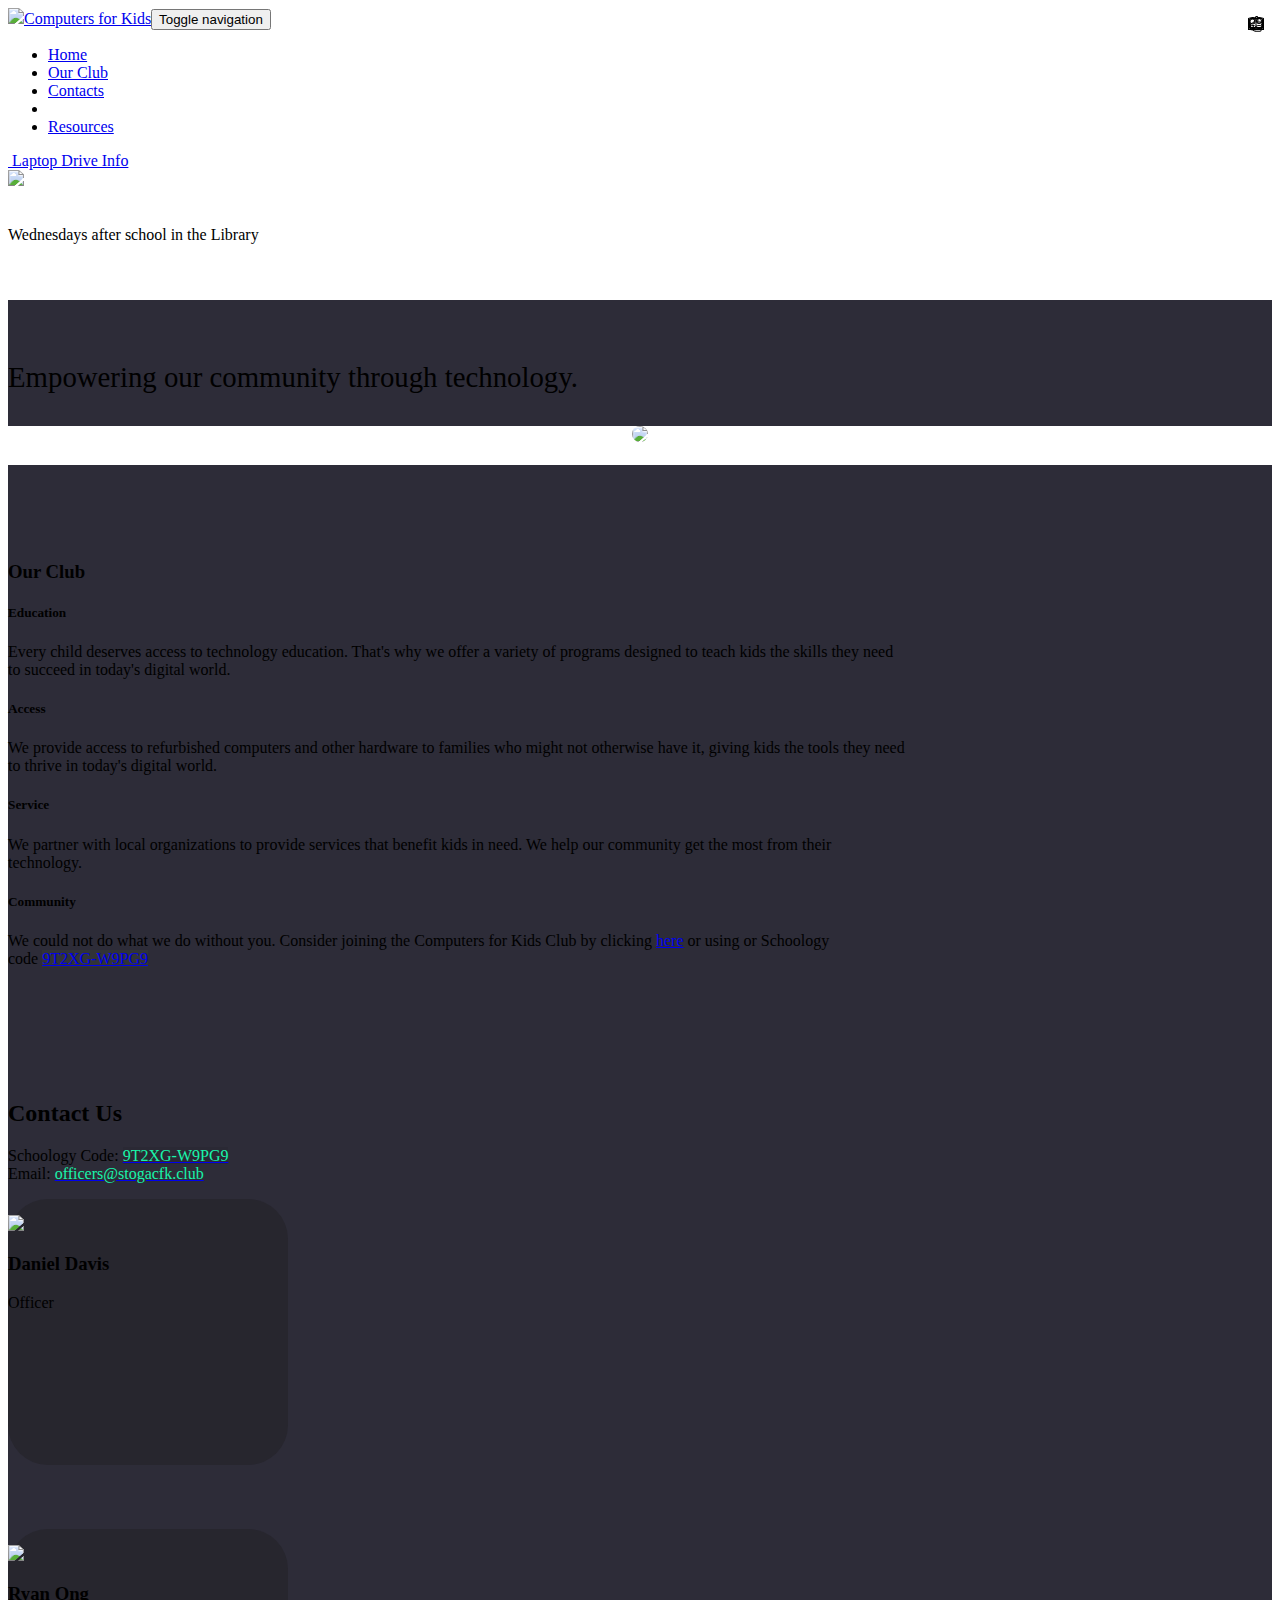
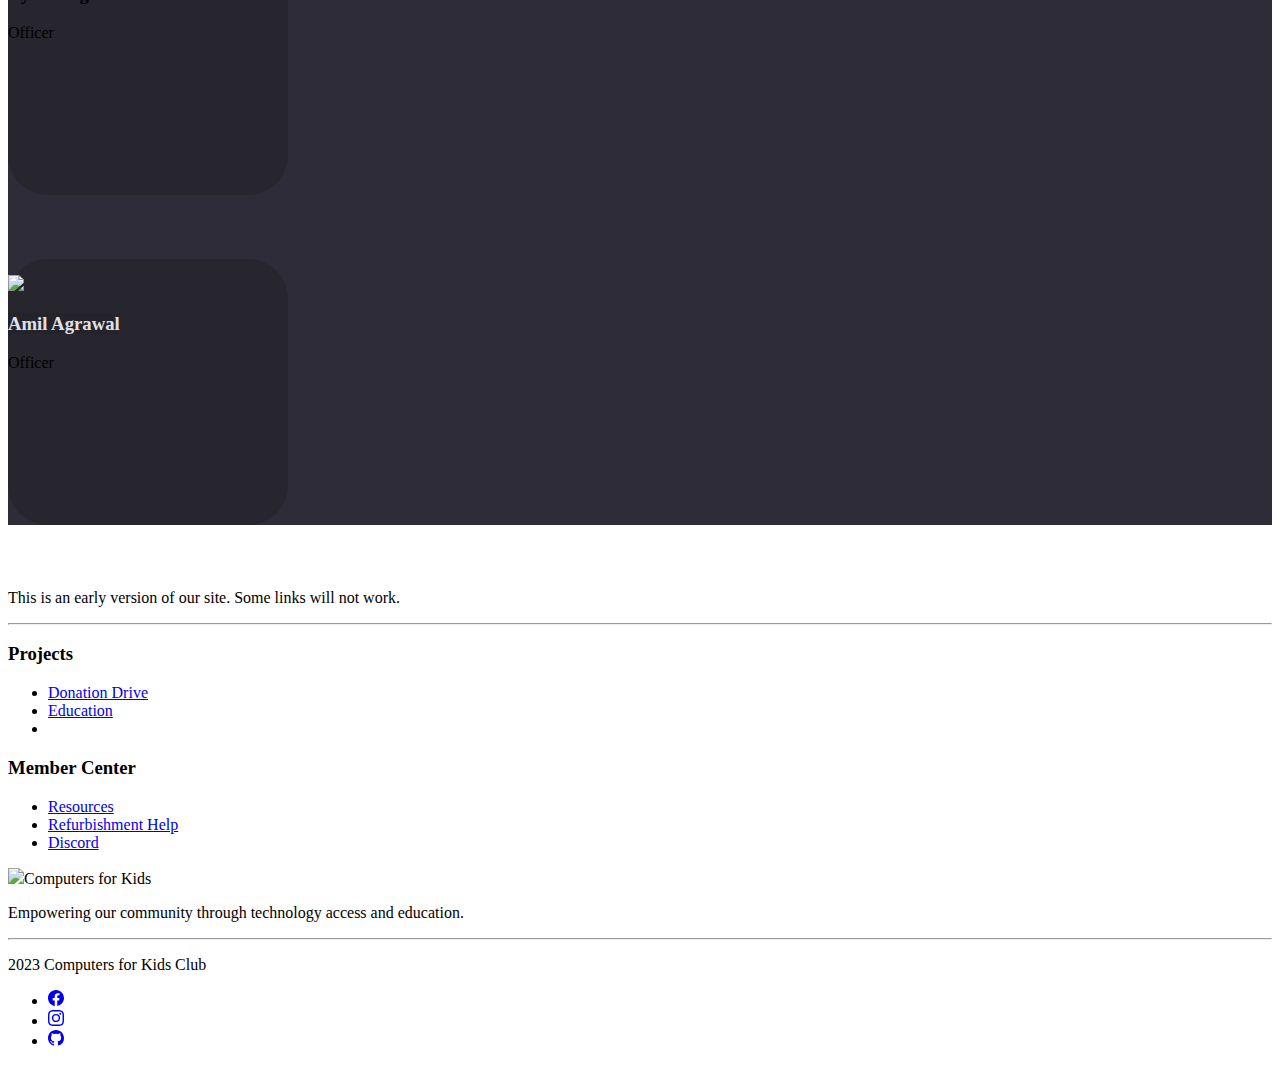
==== commit fb2fabf3: "Fix link to resources" ====
--- a/index.html
+++ b/index.html
@@ -1,4 +1,4 @@
-<!DOCTYPE html><html lang="en"><head><meta charset="utf-8"><meta name="viewport" content="width=device-width, initial-scale=1.0, shrink-to-fit=no"><title>Computers for Kids</title><meta name="" content=""><meta name="title" content="Computers for Kids"><meta property="og:image" content="https://stogacfk.club/assets/img/club/logo-nospace.png"><meta name="description" content="The official website for the Conestoga Computers for Kids Club."><link rel="apple-touch-icon" type="image/png" sizes="180x180" href="/assets/img/favicons/apple-touch-icon.png"><link rel="icon" type="image/png" sizes="16x16" href="/assets/img/favicons/favicon-16x16.png"><link rel="icon" type="image/png" sizes="32x32" href="/assets/img/favicons/favicon-32x32.png"><link rel="icon" type="image/png" sizes="180x180" href="/assets/img/favicons/apple-touch-icon.png"><link rel="icon" type="image/png" sizes="192x192" href="/assets/img/favicons/android-chrome-192x192.png"><link rel="icon" type="image/png" sizes="512x512" href="/assets/img/favicons/android-chrome-512x512.png"><link rel="stylesheet" href="/assets/bootstrap/css/bootstrap.min.css"><link rel="stylesheet" href="/assets/css/styles.min.css"></head><body><!-- Start: Navbar Centered Links --><nav class="navbar navbar-dark navbar-expand-md sticky-top py-3" id="mainNav"><div class="container"><!-- Google tag (gtag.js) -->
+<!DOCTYPE html><html lang="en"><head><meta charset="utf-8"><meta name="viewport" content="width=device-width, initial-scale=1.0, shrink-to-fit=no"><title>Computers for Kids</title><meta name="" content=""><meta name="title" content="Computers for Kids"><meta property="og:image" content="https://stogacfk.club/assets/img/club/logo-nospace.png"><meta name="description" content="The official website for the Conestoga Computers for Kids Club."><link rel="apple-touch-icon" type="image/png" sizes="180x180" href="/assets/img/favicons/apple-touch-icon.png"><link rel="icon" type="image/png" sizes="16x16" href="/assets/img/favicons/favicon-16x16.png"><link rel="icon" type="image/png" sizes="32x32" href="/assets/img/favicons/favicon-32x32.png"><link rel="icon" type="image/png" sizes="180x180" href="/assets/img/favicons/apple-touch-icon.png"><link rel="icon" type="image/png" sizes="192x192" href="/assets/img/favicons/android-chrome-192x192.png"><link rel="icon" type="image/png" sizes="512x512" href="/assets/img/favicons/android-chrome-512x512.png"><link rel="stylesheet" href="/assets/bootstrap/css/bootstrap.min.css"><link rel="stylesheet" href="/assets/css/styles.min.css"></head><body><nav class="navbar navbar-dark navbar-expand-md sticky-top py-3" id="mainNav"><div class="container"><!-- Google tag (gtag.js) -->
 <script async src="https://www.googletagmanager.com/gtag/js?id=G-WE9N16W9RQ"></script>
 <script>
   window.dataLayer = window.dataLayer || [];
@@ -7,7 +7,7 @@
 
   gtag('config', 'G-WE9N16W9RQ');
 </script>
-<a class="navbar-brand d-flex align-items-center" href="/"><span><img src="/assets/img/club/logo.png" style="width: 46px;height: auto;"></span><span>Computers for Kids</span></a><button data-bs-toggle="collapse" class="navbar-toggler" data-bs-target="#navcol-1"><span class="visually-hidden">Toggle navigation</span><span class="navbar-toggler-icon"></span></button><div class="collapse navbar-collapse" id="navcol-1"><ul class="navbar-nav d-xxl-flex mx-auto"><li class="nav-item"><a class="nav-link active" href="/index.html">Home</a></li><li class="nav-item"><a class="nav-link active" href="/index.html#our_club">Our Club</a></li><li class="nav-item"><a class="nav-link active" href="/index.html#contacts">Contacts</a></li><li class="nav-item"></li><li class="nav-item"><a class="nav-link active">Resources</a></li></ul><a class="btn btn-primary shadow" role="button" href="/donate.html">Laptop Drive Info</a></div></div></nav><!-- End: Navbar Centered Links --><header class="bg-dark"><!-- Start: Hero Clean Reverse --><div class="container pt-4 pt-xl-5"><div class="row pt-5" style="padding-top: 0px;"><div class="col-md-8 col-xl-6 col-xxl-6 text-center text-md-start mx-auto"><div class="text-center"><img src="/assets/img/club/logo-nospace.png" style="padding-bottom: 20px;max-width: 100%;max-height: 100%;width: auto;height: auto;" width="430" height="490"><p class="fw-bold text-success" style="margin-bottom: 8px;padding-bottom: 48px;">Wednesdays after school in the Library</p></div></div><div class="col-12 col-lg-10 mx-auto"><div class="position-relative" style="display: flex;flex-wrap: wrap;justify-content: flex-end;"><div style="position: relative;flex: 0 0 45%;transform: translate3d(-15%, 35%, 0);"></div><div style="position: relative;flex: 0 0 45%;transform: translate3d(-5%, 20%, 0);"></div><div style="position: relative;flex: 0 0 60%;transform: translate3d(0, 0%, 0);"></div></div></div></div></div><!-- End: Hero Clean Reverse --></header><!-- Start: Brands --><section class="py-5"><div class="container text-center" style="padding-top: 2rem;padding-bottom: 2rem;"><p style="font-size: 1.8rem;margin-bottom: 0px;">Empowering our community through technology.</p></div></section><!-- End: Brands --><div class="clubatwork"><img class="spoke" src="/assets/img/club/Spoke.jpg" style="width: 90%;height: auto;max-width: 1320px;"></div><section><!-- Start: Features Cards --><div class="container bg-dark clubcards"><div class="row" style="padding-top: 0rem;"><div class="col-md-8 col-xl-6 text-center mx-auto"><h3 class="fw-bold" id="our_club" style="padding-top: 6rem;">Our Club</h3></div></div><div class="py-5 p-lg-5" style="padding-bottom: 48px;"><div class="row row-cols-1 row-cols-md-2 mx-auto" style="max-width: 900px;"><div class="col mb-5"><div class="card shadow-sm"><div class="card-body px-4 py-5 px-md-5"><div class="bs-icon-lg d-flex justify-content-center align-items-center mb-3 bs-icon" style="top: 1rem;right: 1rem;position: absolute;"><svg xmlns="http://www.w3.org/2000/svg" width="1em" height="1em" fill="currentColor" viewBox="0 0 16 16" class="bi bi-book text-success">
+<a class="navbar-brand d-flex align-items-center" href="/"><span><img src="/assets/img/club/logo.png" style="width: 46px;height: auto;"></span><span>Computers for Kids</span></a><button data-bs-toggle="collapse" class="navbar-toggler" data-bs-target="#navcol-1"><span class="visually-hidden">Toggle navigation</span><span class="navbar-toggler-icon"></span></button><div class="collapse navbar-collapse" id="navcol-1"><ul class="navbar-nav d-xxl-flex mx-auto"><li class="nav-item"><a class="nav-link active" href="/index.html#">Home</a></li><li class="nav-item"><a class="nav-link active" href="/index.html#our_club">Our Club</a></li><li class="nav-item"><a class="nav-link active" href="/index.html#contacts">Contacts</a></li><li class="nav-item"></li><li class="nav-item"><a class="nav-link" href="/resources.html">Resources</a></li></ul><a class="btn btn-primary shadow" role="button" id="donate-info" href="/donate.html">&nbsp;Laptop Drive Info</a></div></div></nav><header class="bg-dark"><div class="container pt-4 pt-xl-5"><div class="row pt-5" style="padding-top: 0px;"><div class="col-md-8 col-xl-6 col-xxl-6 text-center text-md-start mx-auto"><div class="text-center"><img src="/assets/img/club/logo-nospace.png" style="padding-bottom: 20px;max-width: 100%;max-height: 100%;width: auto;height: auto;" width="430" height="490"><p class="fw-bold text-success" style="margin-bottom: 8px;padding-bottom: 48px;">Wednesdays after school in the Library</p></div></div><div class="col-12 col-lg-10 mx-auto"><div class="position-relative" style="display: flex;flex-wrap: wrap;justify-content: flex-end;"><div style="position: relative;flex: 0 0 45%;transform: translate3d(-15%, 35%, 0);"></div><div style="position: relative;flex: 0 0 45%;transform: translate3d(-5%, 20%, 0);"></div><div style="position: relative;flex: 0 0 60%;transform: translate3d(0, 0%, 0);"></div></div></div></div></div></header><section class="py-5"><div class="container text-center" style="padding-top: 2rem;padding-bottom: 2rem;"><p style="font-size: 1.8rem;margin-bottom: 0px;">Empowering our community through technology.</p></div></section><div class="clubatwork"><img class="spoke" src="/assets/img/club/Spoke.jpg" style="width: 90%;height: auto;max-width: 1320px;"></div><section><div class="container bg-dark clubcards"><div class="row" style="padding-top: 0rem;"><div class="col-md-8 col-xl-6 text-center mx-auto"><h3 class="fw-bold" id="our_club" style="padding-top: 6rem;">Our Club</h3></div></div><div class="py-5 p-lg-5" style="padding-bottom: 48px;"><div class="row row-cols-1 row-cols-md-2 mx-auto" style="max-width: 900px;"><div class="col mb-5"><div class="card shadow-sm"><div class="card-body px-4 py-5 px-md-5"><div class="bs-icon-lg d-flex justify-content-center align-items-center mb-3 bs-icon" style="top: 1rem;right: 1rem;position: absolute;"><svg xmlns="http://www.w3.org/2000/svg" width="1em" height="1em" fill="currentColor" viewBox="0 0 16 16" class="bi bi-book text-success">
   <path d="M1 2.828c.885-.37 2.154-.769 3.388-.893 1.33-.134 2.458.063 3.112.752v9.746c-.935-.53-2.12-.603-3.213-.493-1.18.12-2.37.461-3.287.811V2.828zm7.5-.141c.654-.689 1.782-.886 3.112-.752 1.234.124 2.503.523 3.388.893v9.923c-.918-.35-2.107-.692-3.287-.81-1.094-.111-2.278-.039-3.213.492V2.687zM8 1.783C7.015.936 5.587.81 4.287.94c-1.514.153-3.042.672-3.994 1.105A.5.5 0 0 0 0 2.5v11a.5.5 0 0 0 .707.455c.882-.4 2.303-.881 3.68-1.02 1.409-.142 2.59.087 3.223.877a.5.5 0 0 0 .78 0c.633-.79 1.814-1.019 3.222-.877 1.378.139 2.8.62 3.681 1.02A.5.5 0 0 0 16 13.5v-11a.5.5 0 0 0-.293-.455c-.952-.433-2.48-.952-3.994-1.105C10.413.809 8.985.936 8 1.783z"></path>
 </svg></div><h5 class="fw-bold card-title">Education</h5><p class="text-muted card-text mb-4">Every child deserves access to technology education. That's why we offer a variety of programs designed to teach kids the skills they need to succeed in today's digital world.</p></div></div></div><div class="col mb-5"><div class="card shadow-sm"><div class="card-body px-4 py-5 px-md-5"><div class="bs-icon-lg d-flex justify-content-center align-items-center mb-3 bs-icon" style="top: 1rem;right: 1rem;position: absolute;"><svg xmlns="http://www.w3.org/2000/svg" width="1em" height="1em" fill="currentColor" viewBox="0 0 16 16" class="bi bi-laptop text-success">
   <path d="M13.5 3a.5.5 0 0 1 .5.5V11H2V3.5a.5.5 0 0 1 .5-.5h11zm-11-1A1.5 1.5 0 0 0 1 3.5V12h14V3.5A1.5 1.5 0 0 0 13.5 2h-11zM0 12.5h16a1.5 1.5 0 0 1-1.5 1.5h-13A1.5 1.5 0 0 1 0 12.5z"></path>
@@ -15,10 +15,10 @@
   <path d="M8.864.046C7.908-.193 7.02.53 6.956 1.466c-.072 1.051-.23 2.016-.428 2.59-.125.36-.479 1.013-1.04 1.639-.557.623-1.282 1.178-2.131 1.41C2.685 7.288 2 7.87 2 8.72v4.001c0 .845.682 1.464 1.448 1.545 1.07.114 1.564.415 2.068.723l.048.03c.272.165.578.348.97.484.397.136.861.217 1.466.217h3.5c.937 0 1.599-.477 1.934-1.064a1.86 1.86 0 0 0 .254-.912c0-.152-.023-.312-.077-.464.201-.263.38-.578.488-.901.11-.33.172-.762.004-1.149.069-.13.12-.269.159-.403.077-.27.113-.568.113-.857 0-.288-.036-.585-.113-.856a2.144 2.144 0 0 0-.138-.362 1.9 1.9 0 0 0 .234-1.734c-.206-.592-.682-1.1-1.2-1.272-.847-.282-1.803-.276-2.516-.211a9.84 9.84 0 0 0-.443.05 9.365 9.365 0 0 0-.062-4.509A1.38 1.38 0 0 0 9.125.111L8.864.046zM11.5 14.721H8c-.51 0-.863-.069-1.14-.164-.281-.097-.506-.228-.776-.393l-.04-.024c-.555-.339-1.198-.731-2.49-.868-.333-.036-.554-.29-.554-.55V8.72c0-.254.226-.543.62-.65 1.095-.3 1.977-.996 2.614-1.708.635-.71 1.064-1.475 1.238-1.978.243-.7.407-1.768.482-2.85.025-.362.36-.594.667-.518l.262.066c.16.04.258.143.288.255a8.34 8.34 0 0 1-.145 4.725.5.5 0 0 0 .595.644l.003-.001.014-.003.058-.014a8.908 8.908 0 0 1 1.036-.157c.663-.06 1.457-.054 2.11.164.175.058.45.3.57.65.107.308.087.67-.266 1.022l-.353.353.353.354c.043.043.105.141.154.315.048.167.075.37.075.581 0 .212-.027.414-.075.582-.05.174-.111.272-.154.315l-.353.353.353.354c.047.047.109.177.005.488a2.224 2.224 0 0 1-.505.805l-.353.353.353.354c.006.005.041.05.041.17a.866.866 0 0 1-.121.416c-.165.288-.503.56-1.066.56z"></path>
 </svg></div><h5 class="fw-bold card-title">Service</h5><p class="text-muted card-text mb-4">We partner with local organizations to provide services that benefit kids in need. We help our community get the most from their technology.</p></div></div></div><div class="col mb-4"><div class="card shadow-sm"><div class="card-body px-4 py-5 px-md-5"><div class="bs-icon-lg d-flex justify-content-center align-items-center mb-3 bs-icon" style="top: 1rem;right: 1rem;position: absolute;"><svg xmlns="http://www.w3.org/2000/svg" width="1em" height="1em" fill="currentColor" viewBox="0 0 16 16" class="bi bi-people text-success">
   <path d="M15 14s1 0 1-1-1-4-5-4-5 3-5 4 1 1 1 1h8zm-7.978-1A.261.261 0 0 1 7 12.996c.001-.264.167-1.03.76-1.72C8.312 10.629 9.282 10 11 10c1.717 0 2.687.63 3.24 1.276.593.69.758 1.457.76 1.72l-.008.002a.274.274 0 0 1-.014.002H7.022zM11 7a2 2 0 1 0 0-4 2 2 0 0 0 0 4zm3-2a3 3 0 1 1-6 0 3 3 0 0 1 6 0zM6.936 9.28a5.88 5.88 0 0 0-1.23-.247A7.35 7.35 0 0 0 5 9c-4 0-5 3-5 4 0 .667.333 1 1 1h4.216A2.238 2.238 0 0 1 5 13c0-1.01.377-2.042 1.09-2.904.243-.294.526-.569.846-.816zM4.92 10A5.493 5.493 0 0 0 4 13H1c0-.26.164-1.03.76-1.724.545-.636 1.492-1.256 3.16-1.275zM1.5 5.5a3 3 0 1 1 6 0 3 3 0 0 1-6 0zm3-2a2 2 0 1 0 0 4 2 2 0 0 0 0-4z"></path>
-</svg></div><h5 class="fw-bold card-title">Community</h5><p class="text-muted card-text mb-4">We could not do what we do without you. Consider joining the Computers for Kids Club by clicking <a href="https://schoology.tesd.net/enroll/group?code=9T2XG-W9PG9">here</a> or using or Schoology code&nbsp;<a href="https://schoology.tesd.net/enroll/group?code=9T2XG-W9PG9" target="_blank"><span style="color: var(--text-link); background-color: rgb(49, 51, 56);">9T2XG-W9PG9</span></a></p></div></div></div></div></div></div><!-- End: Features Cards --></section><section class="mt-5" style="padding: 0px 0px;padding-top: 0px;"><!-- Start: Testimonials --><div class="container"><div class="row mb-5" style="padding-top: 3rem;"><div class="col-md-8 col-xl-6 offset-xxl-0 text-center mx-auto"><h2 class="fw-bold" id="contacts" style="padding-top: 0px;"><strong>Contact Us</strong></h2><p class="text-muted">Schoology Code:&nbsp;<a href="https://schoology.tesd.net/enroll/group?code=9T2XG-W9PG9" target="_blank"><span style="color: rgb(25, 245, 170); background-color: rgba(2, 2, 2, 0.06);">9T2XG-W9PG9</span></a><br>Email:&nbsp;<a href="mailto:officers@stogacfk.club"><span style="color: rgb(25, 245, 170);">officers@stogacfk.club</span></a></p></div></div><div class="row flex-column justify-content-between flex-sm-row" style="margin-left: 0px;margin-right: 2rem;"><div class="col mx-auto ccustomCard" style="width: 280px;max-width: 280px;margin-left: 0px;margin-right: 2rem;margin-bottom: 4rem;"><div class="customCard" style="background: #27262e;width: 280px;height: 250px;margin-top: 0px;padding-top: 1rem;"><div class="text-center" style="padding: 0px;"><img class="pt-2 w-30 text-center" src="/assets/img/club/logo.png" style="width: 116px;"></div><h3 class="text-center text-white pt-2">Daniel Davis</h3><p class="fw-bold text-center text-white pt-1 p-0 m-0">Officer</p></div></div><div class="col mx-auto customCard" style="width: 280px;max-width: 280px;margin-left: 0px;margin-right: 2rem;margin-bottom: 4rem;"><div class="customCard" style="background: #27262e;width: 280px;height: 250px;margin-top: 0px;padding-top: 1rem;"><div class="text-center" style="padding: 0px;"><img class="pt-2 w-30 text-center" src="/assets/img/club/logo.png" style="width: 116px;"></div><h3 class="text-center text-white pt-2">Daniel Davis</h3><p class="fw-bold text-center text-white pt-1 p-0 m-0">Officer</p></div></div><div class="col mx-auto customCard" style="width: 280px;max-width: 280px;margin-left: 0px;margin-right: 2rem;margin-bottom: 4rem;"><div class="customCard" style="background: #27262e;width: 280px;height: 250px;margin-top: 0px;padding-top: 1rem;"><div class="text-center" style="padding: 0px;"><img class="pt-2 w-30 text-center" src="/assets/img/club/logo.png" style="width: 116px;"></div><h3 class="text-center text-white pt-2">Daniel Davis</h3><p class="fw-bold text-center text-white pt-1 p-0 m-0">Officer</p></div></div></div></div><!-- End: Testimonials --></section><!-- Start: Footer Multi Column --><footer class="bg-dark"><div class="container py-4 py-lg-5"><p class="fw-bold text-success" style="/*margin-bottom: 8px;*//*padding-bottom: 48px;*/">This is an early version of our site. Some links will not work.</p><hr><div class="row justify-content-center"><!-- Start: Services --><div class="col-sm-4 col-md-3 text-center text-lg-start d-flex flex-column"><h3 class="fs-6 fw-bold">Projects</h3><ul class="list-unstyled"><li><a href="/donate.html">Donation Drive</a></li><li><a href="#">Education</a></li><li><a href="#"></a></li></ul></div><!-- End: Services --><!-- Start: About --><div class="col-sm-4 col-md-3 text-center text-lg-start d-flex flex-column"><h3 class="fs-6 fw-bold">Member Center</h3><ul class="list-unstyled"><li><a href="#">Resources</a></li><li><a href="#">Refurbishment Help</a></li><li><a href="#">Discord</a></li></ul></div><!-- End: About --><!-- Start: Social Icons --><div class="col-lg-3 text-center text-lg-start d-flex flex-column align-items-center order-first align-items-lg-start order-lg-last"><div class="fw-bold d-flex align-items-center mb-2"><span><img src="/assets/img/club/logo.png" style="width: 46px;height: auto;"></span><span>Computers for Kids</span></div><p class="text-muted">Empowering our community through technology access and education.</p></div><!-- End: Social Icons --></div><hr><div class="text-muted d-flex justify-content-between align-items-center pt-3"><p class="mb-0">2023 Computers for Kids Club</p><ul class="list-inline mb-0"><li class="list-inline-item"><a href="/redirect.html?url=https%3A%2F%2Fwww.facebook.com%2Fprofile.php%3Fid%3D100079818392258"><svg xmlns="http://www.w3.org/2000/svg" width="1em" height="1em" fill="currentColor" viewBox="0 0 16 16" class="bi bi-facebook">
+</svg></div><h5 class="fw-bold card-title">Community</h5><p class="text-muted card-text mb-4">We could not do what we do without you. Consider joining the Computers for Kids Club by clicking <a href="https://stogacfk.club/redirect.html?url=https%3A%2F%2Fschoology.tesd.net%2Fenroll%2Fgroup%3Fcode%3D9T2XG-W9PG9">here</a> or using or Schoology code&nbsp;<a href="https://stogacfk.club/redirect.html?url=https%3A%2F%2Fschoology.tesd.net%2Fenroll%2Fgroup%3Fcode%3D9T2XG-W9PG9" target="_blank"><span style="color: var(--text-link); background-color: rgb(49, 51, 56);">9T2XG-W9PG9</span></a></p></div></div></div></div></div></div></section><section class="mt-5" style="padding: 0px 0px;padding-top: 0px;"><div class="container"><div class="row mb-5" style="padding-top: 3rem;"><div class="col-md-8 col-xl-6 offset-xxl-0 text-center mx-auto"><h2 class="fw-bold" id="contacts" style="padding-top: 0px;"><strong>Contact Us</strong></h2><p class="text-muted">Schoology Code:&nbsp;<a href="/redirect.html?url=https%3A%2F%2Fschoology.tesd.net%2Fenroll%2Fgroup%3Fcode%3D9T2XG-W9PG9" target="_blank"><span style="color: rgb(25, 245, 170); background-color: rgba(2, 2, 2, 0.06);">9T2XG-W9PG9</span></a><br>Email:&nbsp;<a href="mailto:officers@stogacfk.club"><span style="color: rgb(25, 245, 170);">officers@stogacfk.club</span></a></p></div></div><div class="row flex-column justify-content-between flex-sm-row" style="margin-left: 0px;margin-right: 2rem;"><div class="col mx-auto ccustomCard" style="width: 280px;max-width: 280px;margin-left: 0px;margin-right: 2rem;margin-bottom: 4rem;"><div class="customCard" style="background: #27262e;width: 280px;height: 250px;margin-top: 0px;padding-top: 1rem;"><div class="text-center" style="padding: 0px;"><img class="pt-2 w-30 text-center" src="/assets/img/club/logo.png" style="width: 116px;"></div><h3 class="text-center text-white pt-2">Daniel Davis</h3><p class="fw-bold text-center text-white pt-1 p-0 m-0">Officer</p></div></div><div class="col mx-auto customCard" style="width: 280px;max-width: 280px;margin-left: 0px;margin-right: 2rem;margin-bottom: 4rem;"><div class="customCard" style="background: #27262e;width: 280px;height: 250px;margin-top: 0px;padding-top: 1rem;"><div class="text-center" style="padding: 0px;"><img class="pt-2 w-30 text-center" src="/assets/img/club/logo.png" style="width: 116px;"></div><h3 class="text-center text-white pt-2">Ryan Ong</h3><p class="fw-bold text-center text-white pt-1 p-0 m-0">Officer</p></div></div><div class="col mx-auto customCard" style="width: 280px;max-width: 280px;margin-left: 0px;margin-right: 2rem;margin-bottom: 4rem;"><div class="customCard" style="background: #27262e;width: 280px;height: 250px;margin-top: 0px;padding-top: 1rem;"><div class="text-center" style="padding: 0px;"><img class="pt-2 w-30 text-center" src="/assets/img/club/logo.png" style="width: 116px;"></div><h3 class="text-center text-white pt-2"><span style="color: rgb(224, 225, 229); background-color: rgba(2, 2, 2, 0.06);">Amil Agrawal</span></h3><p class="fw-bold text-center text-white pt-1 p-0 m-0">Officer</p></div></div></div></div></section><footer class="bg-dark"><div class="container py-4 py-lg-5"><p class="fw-bold text-success" style="/*margin-bottom: 8px;*//*padding-bottom: 48px;*/">This is an early version of our site. Some links will not work.</p><hr><div class="row justify-content-center"><div class="col-sm-4 col-md-3 text-center text-lg-start d-flex flex-column"><h3 class="fs-6 fw-bold">Projects</h3><ul class="list-unstyled"><li><a href="/donate.html">Donation Drive</a></li><li><a href="/resources.html">Education</a></li><li><a href="#"></a></li></ul></div><div class="col-sm-4 col-md-3 text-center text-lg-start d-flex flex-column"><h3 class="fs-6 fw-bold">Member Center</h3><ul class="list-unstyled"><li><a href="/resources.html">Resources</a></li><li><a href="#">Refurbishment Help</a></li><li><a href="/redirect.html?url=https%3A%2F%2Fdiscord.gg%2F3Updt2RZus">Discord</a></li></ul></div><div class="col-lg-3 text-center text-lg-start d-flex flex-column align-items-center order-first align-items-lg-start order-lg-last"><div class="fw-bold d-flex align-items-center mb-2"><span><img src="/assets/img/club/logo.png" style="width: 46px;height: auto;"></span><span>Computers for Kids</span></div><p class="text-muted">Empowering our community through technology access and education.</p></div></div><hr><div class="text-muted d-flex justify-content-between align-items-center pt-3"><p class="mb-0">2023 Computers for Kids Club</p><ul class="list-inline mb-0"><li class="list-inline-item"><a href="/redirect.html?url=https%3A%2F%2Fwww.facebook.com%2Fprofile.php%3Fid%3D100079818392258"><svg xmlns="http://www.w3.org/2000/svg" width="1em" height="1em" fill="currentColor" viewBox="0 0 16 16" class="bi bi-facebook">
   <path d="M16 8.049c0-4.446-3.582-8.05-8-8.05C3.58 0-.002 3.603-.002 8.05c0 4.017 2.926 7.347 6.75 7.951v-5.625h-2.03V8.05H6.75V6.275c0-2.017 1.195-3.131 3.022-3.131.876 0 1.791.157 1.791.157v1.98h-1.009c-.993 0-1.303.621-1.303 1.258v1.51h2.218l-.354 2.326H9.25V16c3.824-.604 6.75-3.934 6.75-7.951z"></path>
 </svg></a></li><li class="list-inline-item"><a href="/redirect.html?url=https%3A%2F%2Finstagram.com%2Fcomputersforkidsclub"><svg xmlns="http://www.w3.org/2000/svg" width="1em" height="1em" fill="currentColor" viewBox="0 0 16 16" class="bi bi-instagram social-icon">
   <path d="M8 0C5.829 0 5.556.01 4.703.048 3.85.088 3.269.222 2.76.42a3.917 3.917 0 0 0-1.417.923A3.927 3.927 0 0 0 .42 2.76C.222 3.268.087 3.85.048 4.7.01 5.555 0 5.827 0 8.001c0 2.172.01 2.444.048 3.297.04.852.174 1.433.372 1.942.205.526.478.972.923 1.417.444.445.89.719 1.416.923.51.198 1.09.333 1.942.372C5.555 15.99 5.827 16 8 16s2.444-.01 3.298-.048c.851-.04 1.434-.174 1.943-.372a3.916 3.916 0 0 0 1.416-.923c.445-.445.718-.891.923-1.417.197-.509.332-1.09.372-1.942C15.99 10.445 16 10.173 16 8s-.01-2.445-.048-3.299c-.04-.851-.175-1.433-.372-1.941a3.926 3.926 0 0 0-.923-1.417A3.911 3.911 0 0 0 13.24.42c-.51-.198-1.092-.333-1.943-.372C10.443.01 10.172 0 7.998 0h.003zm-.717 1.442h.718c2.136 0 2.389.007 3.232.046.78.035 1.204.166 1.486.275.373.145.64.319.92.599.28.28.453.546.598.92.11.281.24.705.275 1.485.039.843.047 1.096.047 3.231s-.008 2.389-.047 3.232c-.035.78-.166 1.203-.275 1.485a2.47 2.47 0 0 1-.599.919c-.28.28-.546.453-.92.598-.28.11-.704.24-1.485.276-.843.038-1.096.047-3.232.047s-2.39-.009-3.233-.047c-.78-.036-1.203-.166-1.485-.276a2.478 2.478 0 0 1-.92-.598 2.48 2.48 0 0 1-.6-.92c-.109-.281-.24-.705-.275-1.485-.038-.843-.046-1.096-.046-3.233 0-2.136.008-2.388.046-3.231.036-.78.166-1.204.276-1.486.145-.373.319-.64.599-.92.28-.28.546-.453.92-.598.282-.11.705-.24 1.485-.276.738-.034 1.024-.044 2.515-.045v.002zm4.988 1.328a.96.96 0 1 0 0 1.92.96.96 0 0 0 0-1.92zm-4.27 1.122a4.109 4.109 0 1 0 0 8.217 4.109 4.109 0 0 0 0-8.217zm0 1.441a2.667 2.667 0 1 1 0 5.334 2.667 2.667 0 0 1 0-5.334z"></path>
 </svg></a></li><li class="list-inline-item"><a href="/redirect.html?url=https%3A%2F%2Fgithub.com%2FComputers-for-Kids%2Fwebsite"><svg xmlns="http://www.w3.org/2000/svg" width="1em" height="1em" fill="currentColor" viewBox="0 0 16 16" class="bi bi-github social-icon">
   <path d="M8 0C3.58 0 0 3.58 0 8c0 3.54 2.29 6.53 5.47 7.59.4.07.55-.17.55-.38 0-.19-.01-.82-.01-1.49-2.01.37-2.53-.49-2.69-.94-.09-.23-.48-.94-.82-1.13-.28-.15-.68-.52-.01-.53.63-.01 1.08.58 1.23.82.72 1.21 1.87.87 2.33.66.07-.52.28-.87.51-1.07-1.78-.2-3.64-.89-3.64-3.95 0-.87.31-1.59.82-2.15-.08-.2-.36-1.02.08-2.12 0 0 .67-.21 2.2.82.64-.18 1.32-.27 2-.27.68 0 1.36.09 2 .27 1.53-1.04 2.2-.82 2.2-.82.44 1.1.16 1.92.08 2.12.51.56.82 1.27.82 2.15 0 3.07-1.87 3.75-3.65 3.95.29.25.54.73.54 1.48 0 1.07-.01 1.93-.01 2.2 0 .21.15.46.55.38A8.012 8.012 0 0 0 16 8c0-4.42-3.58-8-8-8z"></path>
-</svg></a></li></ul></div></div></footer><!-- End: Footer Multi Column --><script src="/assets/bootstrap/js/bootstrap.min.js"></script><script src="/assets/js/script.min.js"></script></body></html>+</svg></a></li></ul></div></div></footer><script src="/assets/bootstrap/js/bootstrap.min.js"></script><script src="/assets/js/script.min.js"></script></body></html>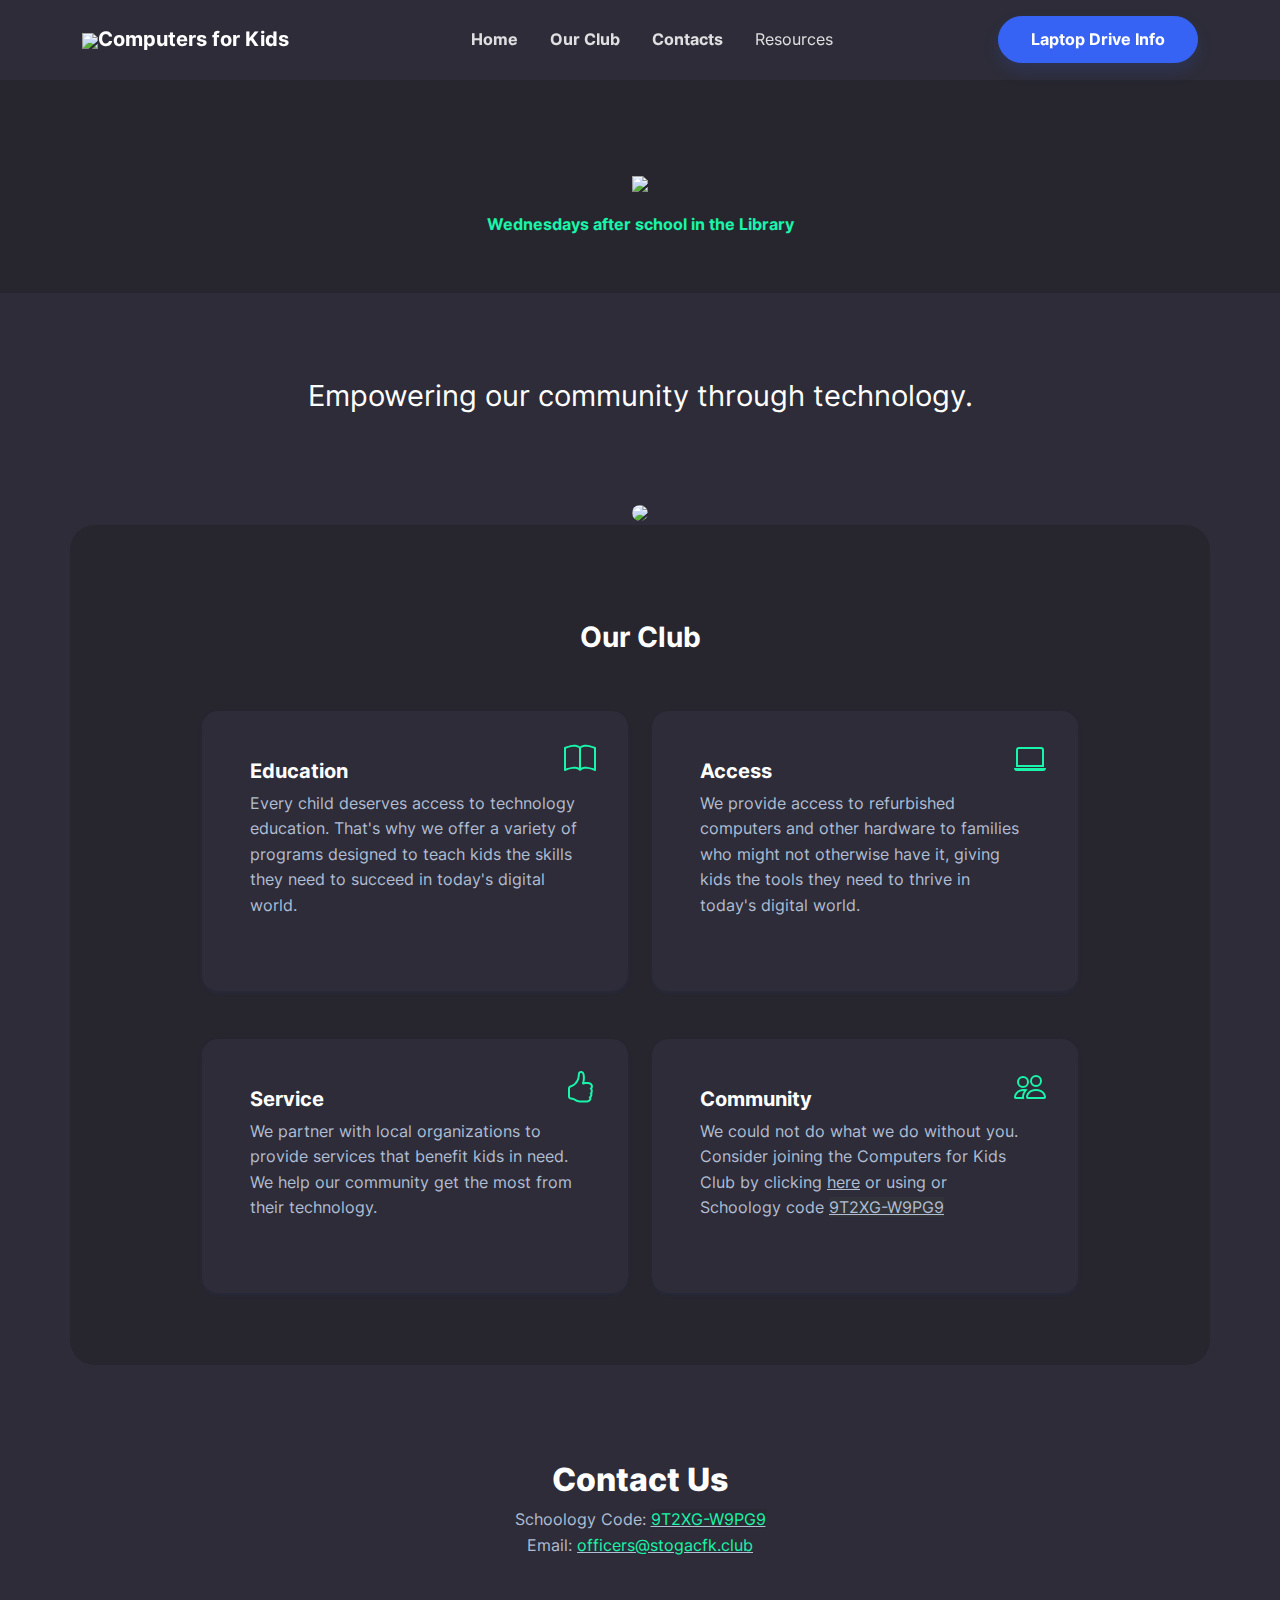
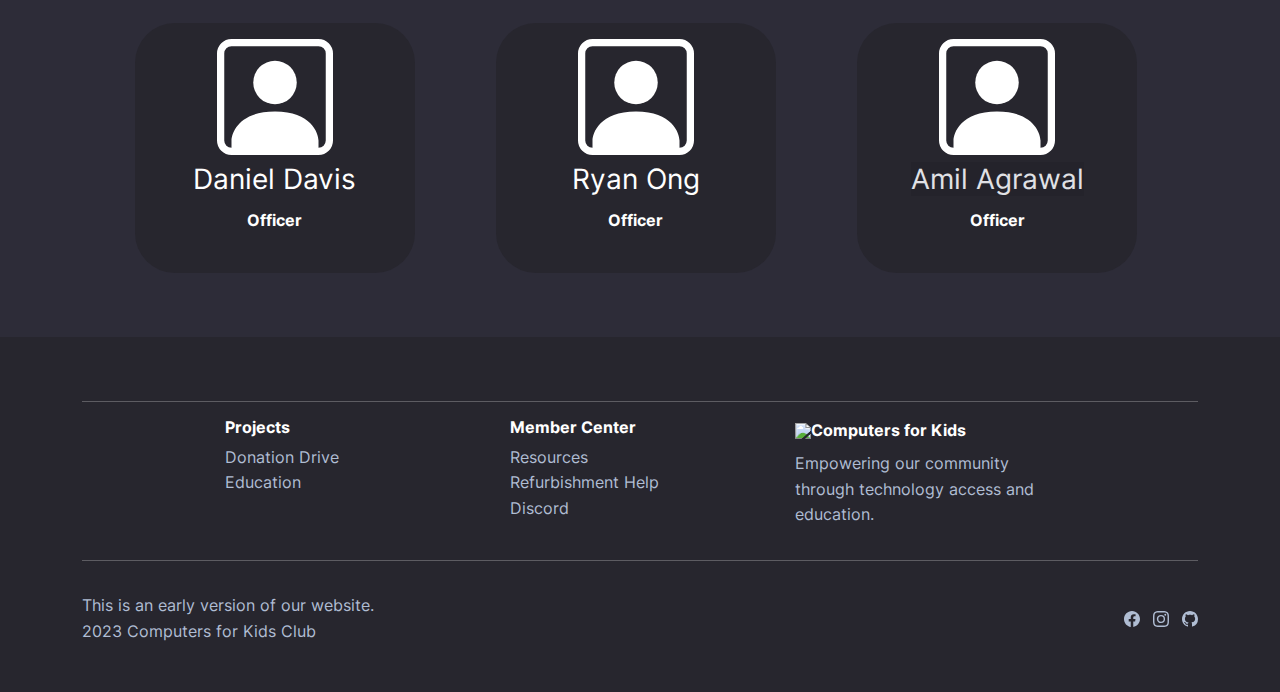
==== commit 544d3181: "Sync changes to minified branch." ====
--- a/index.html
+++ b/index.html
@@ -1,4 +1,29 @@
-<!DOCTYPE html><html lang="en"><head><meta charset="utf-8"><meta name="viewport" content="width=device-width, initial-scale=1.0, shrink-to-fit=no"><title>Computers for Kids</title><meta name="" content=""><meta name="title" content="Computers for Kids"><meta property="og:image" content="https://stogacfk.club/assets/img/club/logo-nospace.png"><meta name="description" content="The official website for the Conestoga Computers for Kids Club."><link rel="apple-touch-icon" type="image/png" sizes="180x180" href="/assets/img/favicons/apple-touch-icon.png"><link rel="icon" type="image/png" sizes="16x16" href="/assets/img/favicons/favicon-16x16.png"><link rel="icon" type="image/png" sizes="32x32" href="/assets/img/favicons/favicon-32x32.png"><link rel="icon" type="image/png" sizes="180x180" href="/assets/img/favicons/apple-touch-icon.png"><link rel="icon" type="image/png" sizes="192x192" href="/assets/img/favicons/android-chrome-192x192.png"><link rel="icon" type="image/png" sizes="512x512" href="/assets/img/favicons/android-chrome-512x512.png"><link rel="stylesheet" href="/assets/bootstrap/css/bootstrap.min.css"><link rel="stylesheet" href="/assets/css/styles.min.css"></head><body><nav class="navbar navbar-dark navbar-expand-md sticky-top py-3" id="mainNav"><div class="container"><!-- Google tag (gtag.js) -->
+<!DOCTYPE html>
+<html lang="en">
+
+<head>
+    <meta charset="utf-8">
+    <meta name="viewport" content="width=device-width, initial-scale=1.0, shrink-to-fit=no">
+    <title>Computers for Kids</title>
+    <meta name="" content="">
+    <meta name="title" content="Computers for Kids">
+    <meta property="og:image" content="https://stogacfk.club/assets/img/club/logo-nospace.png">
+    <meta name="description" content="The official website for the Conestoga Computers for Kids Club.">
+    <link rel="apple-touch-icon" type="image/png" sizes="180x180" href="assets/img/favicons/apple-touch-icon.png">
+    <link rel="icon" type="image/png" sizes="16x16" href="assets/img/favicons/favicon-16x16.png">
+    <link rel="icon" type="image/png" sizes="32x32" href="assets/img/favicons/favicon-32x32.png">
+    <link rel="icon" type="image/png" sizes="180x180" href="assets/img/favicons/apple-touch-icon.png">
+    <link rel="icon" type="image/png" sizes="192x192" href="assets/img/favicons/android-chrome-192x192.png">
+    <link rel="icon" type="image/png" sizes="512x512" href="assets/img/favicons/android-chrome-512x512.png">
+    <link rel="stylesheet" href="assets/bootstrap/css/bootstrap.min.css">
+    <link rel="stylesheet" href="assets/css/Inter.css">
+    <link rel="stylesheet" href="assets/css/untitled-1.css">
+    <link rel="stylesheet" href="assets/css/untitled.css">
+</head>
+
+<body>
+    <nav class="navbar navbar-dark navbar-expand-md sticky-top py-3" id="mainNav">
+        <div class="container"><!-- Google tag (gtag.js) -->
 <script async src="https://www.googletagmanager.com/gtag/js?id=G-WE9N16W9RQ"></script>
 <script>
   window.dataLayer = window.dataLayer || [];
@@ -7,18 +32,185 @@
 
   gtag('config', 'G-WE9N16W9RQ');
 </script>
-<a class="navbar-brand d-flex align-items-center" href="/"><span><img src="/assets/img/club/logo.png" style="width: 46px;height: auto;"></span><span>Computers for Kids</span></a><button data-bs-toggle="collapse" class="navbar-toggler" data-bs-target="#navcol-1"><span class="visually-hidden">Toggle navigation</span><span class="navbar-toggler-icon"></span></button><div class="collapse navbar-collapse" id="navcol-1"><ul class="navbar-nav d-xxl-flex mx-auto"><li class="nav-item"><a class="nav-link active" href="/index.html#">Home</a></li><li class="nav-item"><a class="nav-link active" href="/index.html#our_club">Our Club</a></li><li class="nav-item"><a class="nav-link active" href="/index.html#contacts">Contacts</a></li><li class="nav-item"></li><li class="nav-item"><a class="nav-link" href="/resources.html">Resources</a></li></ul><a class="btn btn-primary shadow" role="button" id="donate-info" href="/donate.html">&nbsp;Laptop Drive Info</a></div></div></nav><header class="bg-dark"><div class="container pt-4 pt-xl-5"><div class="row pt-5" style="padding-top: 0px;"><div class="col-md-8 col-xl-6 col-xxl-6 text-center text-md-start mx-auto"><div class="text-center"><img src="/assets/img/club/logo-nospace.png" style="padding-bottom: 20px;max-width: 100%;max-height: 100%;width: auto;height: auto;" width="430" height="490"><p class="fw-bold text-success" style="margin-bottom: 8px;padding-bottom: 48px;">Wednesdays after school in the Library</p></div></div><div class="col-12 col-lg-10 mx-auto"><div class="position-relative" style="display: flex;flex-wrap: wrap;justify-content: flex-end;"><div style="position: relative;flex: 0 0 45%;transform: translate3d(-15%, 35%, 0);"></div><div style="position: relative;flex: 0 0 45%;transform: translate3d(-5%, 20%, 0);"></div><div style="position: relative;flex: 0 0 60%;transform: translate3d(0, 0%, 0);"></div></div></div></div></div></header><section class="py-5"><div class="container text-center" style="padding-top: 2rem;padding-bottom: 2rem;"><p style="font-size: 1.8rem;margin-bottom: 0px;">Empowering our community through technology.</p></div></section><div class="clubatwork"><img class="spoke" src="/assets/img/club/Spoke.jpg" style="width: 90%;height: auto;max-width: 1320px;"></div><section><div class="container bg-dark clubcards"><div class="row" style="padding-top: 0rem;"><div class="col-md-8 col-xl-6 text-center mx-auto"><h3 class="fw-bold" id="our_club" style="padding-top: 6rem;">Our Club</h3></div></div><div class="py-5 p-lg-5" style="padding-bottom: 48px;"><div class="row row-cols-1 row-cols-md-2 mx-auto" style="max-width: 900px;"><div class="col mb-5"><div class="card shadow-sm"><div class="card-body px-4 py-5 px-md-5"><div class="bs-icon-lg d-flex justify-content-center align-items-center mb-3 bs-icon" style="top: 1rem;right: 1rem;position: absolute;"><svg xmlns="http://www.w3.org/2000/svg" width="1em" height="1em" fill="currentColor" viewBox="0 0 16 16" class="bi bi-book text-success">
-  <path d="M1 2.828c.885-.37 2.154-.769 3.388-.893 1.33-.134 2.458.063 3.112.752v9.746c-.935-.53-2.12-.603-3.213-.493-1.18.12-2.37.461-3.287.811V2.828zm7.5-.141c.654-.689 1.782-.886 3.112-.752 1.234.124 2.503.523 3.388.893v9.923c-.918-.35-2.107-.692-3.287-.81-1.094-.111-2.278-.039-3.213.492V2.687zM8 1.783C7.015.936 5.587.81 4.287.94c-1.514.153-3.042.672-3.994 1.105A.5.5 0 0 0 0 2.5v11a.5.5 0 0 0 .707.455c.882-.4 2.303-.881 3.68-1.02 1.409-.142 2.59.087 3.223.877a.5.5 0 0 0 .78 0c.633-.79 1.814-1.019 3.222-.877 1.378.139 2.8.62 3.681 1.02A.5.5 0 0 0 16 13.5v-11a.5.5 0 0 0-.293-.455c-.952-.433-2.48-.952-3.994-1.105C10.413.809 8.985.936 8 1.783z"></path>
-</svg></div><h5 class="fw-bold card-title">Education</h5><p class="text-muted card-text mb-4">Every child deserves access to technology education. That's why we offer a variety of programs designed to teach kids the skills they need to succeed in today's digital world.</p></div></div></div><div class="col mb-5"><div class="card shadow-sm"><div class="card-body px-4 py-5 px-md-5"><div class="bs-icon-lg d-flex justify-content-center align-items-center mb-3 bs-icon" style="top: 1rem;right: 1rem;position: absolute;"><svg xmlns="http://www.w3.org/2000/svg" width="1em" height="1em" fill="currentColor" viewBox="0 0 16 16" class="bi bi-laptop text-success">
-  <path d="M13.5 3a.5.5 0 0 1 .5.5V11H2V3.5a.5.5 0 0 1 .5-.5h11zm-11-1A1.5 1.5 0 0 0 1 3.5V12h14V3.5A1.5 1.5 0 0 0 13.5 2h-11zM0 12.5h16a1.5 1.5 0 0 1-1.5 1.5h-13A1.5 1.5 0 0 1 0 12.5z"></path>
-</svg></div><h5 class="fw-bold card-title">Access</h5><p class="text-muted card-text mb-4">We provide access to refurbished computers and other hardware to families who might not otherwise have it, giving kids the tools they need to thrive in today's digital world.</p></div></div></div><div class="col mb-4"><div class="card shadow-sm"><div class="card-body px-4 py-5 px-md-5"><div class="bs-icon-lg d-flex justify-content-center align-items-center mb-3 bs-icon" style="top: 1rem;right: 1rem;position: absolute;"><svg xmlns="http://www.w3.org/2000/svg" width="1em" height="1em" fill="currentColor" viewBox="0 0 16 16" class="bi bi-hand-thumbs-up text-success">
-  <path d="M8.864.046C7.908-.193 7.02.53 6.956 1.466c-.072 1.051-.23 2.016-.428 2.59-.125.36-.479 1.013-1.04 1.639-.557.623-1.282 1.178-2.131 1.41C2.685 7.288 2 7.87 2 8.72v4.001c0 .845.682 1.464 1.448 1.545 1.07.114 1.564.415 2.068.723l.048.03c.272.165.578.348.97.484.397.136.861.217 1.466.217h3.5c.937 0 1.599-.477 1.934-1.064a1.86 1.86 0 0 0 .254-.912c0-.152-.023-.312-.077-.464.201-.263.38-.578.488-.901.11-.33.172-.762.004-1.149.069-.13.12-.269.159-.403.077-.27.113-.568.113-.857 0-.288-.036-.585-.113-.856a2.144 2.144 0 0 0-.138-.362 1.9 1.9 0 0 0 .234-1.734c-.206-.592-.682-1.1-1.2-1.272-.847-.282-1.803-.276-2.516-.211a9.84 9.84 0 0 0-.443.05 9.365 9.365 0 0 0-.062-4.509A1.38 1.38 0 0 0 9.125.111L8.864.046zM11.5 14.721H8c-.51 0-.863-.069-1.14-.164-.281-.097-.506-.228-.776-.393l-.04-.024c-.555-.339-1.198-.731-2.49-.868-.333-.036-.554-.29-.554-.55V8.72c0-.254.226-.543.62-.65 1.095-.3 1.977-.996 2.614-1.708.635-.71 1.064-1.475 1.238-1.978.243-.7.407-1.768.482-2.85.025-.362.36-.594.667-.518l.262.066c.16.04.258.143.288.255a8.34 8.34 0 0 1-.145 4.725.5.5 0 0 0 .595.644l.003-.001.014-.003.058-.014a8.908 8.908 0 0 1 1.036-.157c.663-.06 1.457-.054 2.11.164.175.058.45.3.57.65.107.308.087.67-.266 1.022l-.353.353.353.354c.043.043.105.141.154.315.048.167.075.37.075.581 0 .212-.027.414-.075.582-.05.174-.111.272-.154.315l-.353.353.353.354c.047.047.109.177.005.488a2.224 2.224 0 0 1-.505.805l-.353.353.353.354c.006.005.041.05.041.17a.866.866 0 0 1-.121.416c-.165.288-.503.56-1.066.56z"></path>
-</svg></div><h5 class="fw-bold card-title">Service</h5><p class="text-muted card-text mb-4">We partner with local organizations to provide services that benefit kids in need. We help our community get the most from their technology.</p></div></div></div><div class="col mb-4"><div class="card shadow-sm"><div class="card-body px-4 py-5 px-md-5"><div class="bs-icon-lg d-flex justify-content-center align-items-center mb-3 bs-icon" style="top: 1rem;right: 1rem;position: absolute;"><svg xmlns="http://www.w3.org/2000/svg" width="1em" height="1em" fill="currentColor" viewBox="0 0 16 16" class="bi bi-people text-success">
-  <path d="M15 14s1 0 1-1-1-4-5-4-5 3-5 4 1 1 1 1h8zm-7.978-1A.261.261 0 0 1 7 12.996c.001-.264.167-1.03.76-1.72C8.312 10.629 9.282 10 11 10c1.717 0 2.687.63 3.24 1.276.593.69.758 1.457.76 1.72l-.008.002a.274.274 0 0 1-.014.002H7.022zM11 7a2 2 0 1 0 0-4 2 2 0 0 0 0 4zm3-2a3 3 0 1 1-6 0 3 3 0 0 1 6 0zM6.936 9.28a5.88 5.88 0 0 0-1.23-.247A7.35 7.35 0 0 0 5 9c-4 0-5 3-5 4 0 .667.333 1 1 1h4.216A2.238 2.238 0 0 1 5 13c0-1.01.377-2.042 1.09-2.904.243-.294.526-.569.846-.816zM4.92 10A5.493 5.493 0 0 0 4 13H1c0-.26.164-1.03.76-1.724.545-.636 1.492-1.256 3.16-1.275zM1.5 5.5a3 3 0 1 1 6 0 3 3 0 0 1-6 0zm3-2a2 2 0 1 0 0 4 2 2 0 0 0 0-4z"></path>
-</svg></div><h5 class="fw-bold card-title">Community</h5><p class="text-muted card-text mb-4">We could not do what we do without you. Consider joining the Computers for Kids Club by clicking <a href="https://stogacfk.club/redirect.html?url=https%3A%2F%2Fschoology.tesd.net%2Fenroll%2Fgroup%3Fcode%3D9T2XG-W9PG9">here</a> or using or Schoology code&nbsp;<a href="https://stogacfk.club/redirect.html?url=https%3A%2F%2Fschoology.tesd.net%2Fenroll%2Fgroup%3Fcode%3D9T2XG-W9PG9" target="_blank"><span style="color: var(--text-link); background-color: rgb(49, 51, 56);">9T2XG-W9PG9</span></a></p></div></div></div></div></div></div></section><section class="mt-5" style="padding: 0px 0px;padding-top: 0px;"><div class="container"><div class="row mb-5" style="padding-top: 3rem;"><div class="col-md-8 col-xl-6 offset-xxl-0 text-center mx-auto"><h2 class="fw-bold" id="contacts" style="padding-top: 0px;"><strong>Contact Us</strong></h2><p class="text-muted">Schoology Code:&nbsp;<a href="/redirect.html?url=https%3A%2F%2Fschoology.tesd.net%2Fenroll%2Fgroup%3Fcode%3D9T2XG-W9PG9" target="_blank"><span style="color: rgb(25, 245, 170); background-color: rgba(2, 2, 2, 0.06);">9T2XG-W9PG9</span></a><br>Email:&nbsp;<a href="mailto:officers@stogacfk.club"><span style="color: rgb(25, 245, 170);">officers@stogacfk.club</span></a></p></div></div><div class="row flex-column justify-content-between flex-sm-row" style="margin-left: 0px;margin-right: 2rem;"><div class="col mx-auto ccustomCard" style="width: 280px;max-width: 280px;margin-left: 0px;margin-right: 2rem;margin-bottom: 4rem;"><div class="customCard" style="background: #27262e;width: 280px;height: 250px;margin-top: 0px;padding-top: 1rem;"><div class="text-center" style="padding: 0px;"><img class="pt-2 w-30 text-center" src="/assets/img/club/logo.png" style="width: 116px;"></div><h3 class="text-center text-white pt-2">Daniel Davis</h3><p class="fw-bold text-center text-white pt-1 p-0 m-0">Officer</p></div></div><div class="col mx-auto customCard" style="width: 280px;max-width: 280px;margin-left: 0px;margin-right: 2rem;margin-bottom: 4rem;"><div class="customCard" style="background: #27262e;width: 280px;height: 250px;margin-top: 0px;padding-top: 1rem;"><div class="text-center" style="padding: 0px;"><img class="pt-2 w-30 text-center" src="/assets/img/club/logo.png" style="width: 116px;"></div><h3 class="text-center text-white pt-2">Ryan Ong</h3><p class="fw-bold text-center text-white pt-1 p-0 m-0">Officer</p></div></div><div class="col mx-auto customCard" style="width: 280px;max-width: 280px;margin-left: 0px;margin-right: 2rem;margin-bottom: 4rem;"><div class="customCard" style="background: #27262e;width: 280px;height: 250px;margin-top: 0px;padding-top: 1rem;"><div class="text-center" style="padding: 0px;"><img class="pt-2 w-30 text-center" src="/assets/img/club/logo.png" style="width: 116px;"></div><h3 class="text-center text-white pt-2"><span style="color: rgb(224, 225, 229); background-color: rgba(2, 2, 2, 0.06);">Amil Agrawal</span></h3><p class="fw-bold text-center text-white pt-1 p-0 m-0">Officer</p></div></div></div></div></section><footer class="bg-dark"><div class="container py-4 py-lg-5"><p class="fw-bold text-success" style="/*margin-bottom: 8px;*//*padding-bottom: 48px;*/">This is an early version of our site. Some links will not work.</p><hr><div class="row justify-content-center"><div class="col-sm-4 col-md-3 text-center text-lg-start d-flex flex-column"><h3 class="fs-6 fw-bold">Projects</h3><ul class="list-unstyled"><li><a href="/donate.html">Donation Drive</a></li><li><a href="/resources.html">Education</a></li><li><a href="#"></a></li></ul></div><div class="col-sm-4 col-md-3 text-center text-lg-start d-flex flex-column"><h3 class="fs-6 fw-bold">Member Center</h3><ul class="list-unstyled"><li><a href="/resources.html">Resources</a></li><li><a href="#">Refurbishment Help</a></li><li><a href="/redirect.html?url=https%3A%2F%2Fdiscord.gg%2F3Updt2RZus">Discord</a></li></ul></div><div class="col-lg-3 text-center text-lg-start d-flex flex-column align-items-center order-first align-items-lg-start order-lg-last"><div class="fw-bold d-flex align-items-center mb-2"><span><img src="/assets/img/club/logo.png" style="width: 46px;height: auto;"></span><span>Computers for Kids</span></div><p class="text-muted">Empowering our community through technology access and education.</p></div></div><hr><div class="text-muted d-flex justify-content-between align-items-center pt-3"><p class="mb-0">2023 Computers for Kids Club</p><ul class="list-inline mb-0"><li class="list-inline-item"><a href="/redirect.html?url=https%3A%2F%2Fwww.facebook.com%2Fprofile.php%3Fid%3D100079818392258"><svg xmlns="http://www.w3.org/2000/svg" width="1em" height="1em" fill="currentColor" viewBox="0 0 16 16" class="bi bi-facebook">
-  <path d="M16 8.049c0-4.446-3.582-8.05-8-8.05C3.58 0-.002 3.603-.002 8.05c0 4.017 2.926 7.347 6.75 7.951v-5.625h-2.03V8.05H6.75V6.275c0-2.017 1.195-3.131 3.022-3.131.876 0 1.791.157 1.791.157v1.98h-1.009c-.993 0-1.303.621-1.303 1.258v1.51h2.218l-.354 2.326H9.25V16c3.824-.604 6.75-3.934 6.75-7.951z"></path>
-</svg></a></li><li class="list-inline-item"><a href="/redirect.html?url=https%3A%2F%2Finstagram.com%2Fcomputersforkidsclub"><svg xmlns="http://www.w3.org/2000/svg" width="1em" height="1em" fill="currentColor" viewBox="0 0 16 16" class="bi bi-instagram social-icon">
-  <path d="M8 0C5.829 0 5.556.01 4.703.048 3.85.088 3.269.222 2.76.42a3.917 3.917 0 0 0-1.417.923A3.927 3.927 0 0 0 .42 2.76C.222 3.268.087 3.85.048 4.7.01 5.555 0 5.827 0 8.001c0 2.172.01 2.444.048 3.297.04.852.174 1.433.372 1.942.205.526.478.972.923 1.417.444.445.89.719 1.416.923.51.198 1.09.333 1.942.372C5.555 15.99 5.827 16 8 16s2.444-.01 3.298-.048c.851-.04 1.434-.174 1.943-.372a3.916 3.916 0 0 0 1.416-.923c.445-.445.718-.891.923-1.417.197-.509.332-1.09.372-1.942C15.99 10.445 16 10.173 16 8s-.01-2.445-.048-3.299c-.04-.851-.175-1.433-.372-1.941a3.926 3.926 0 0 0-.923-1.417A3.911 3.911 0 0 0 13.24.42c-.51-.198-1.092-.333-1.943-.372C10.443.01 10.172 0 7.998 0h.003zm-.717 1.442h.718c2.136 0 2.389.007 3.232.046.78.035 1.204.166 1.486.275.373.145.64.319.92.599.28.28.453.546.598.92.11.281.24.705.275 1.485.039.843.047 1.096.047 3.231s-.008 2.389-.047 3.232c-.035.78-.166 1.203-.275 1.485a2.47 2.47 0 0 1-.599.919c-.28.28-.546.453-.92.598-.28.11-.704.24-1.485.276-.843.038-1.096.047-3.232.047s-2.39-.009-3.233-.047c-.78-.036-1.203-.166-1.485-.276a2.478 2.478 0 0 1-.92-.598 2.48 2.48 0 0 1-.6-.92c-.109-.281-.24-.705-.275-1.485-.038-.843-.046-1.096-.046-3.233 0-2.136.008-2.388.046-3.231.036-.78.166-1.204.276-1.486.145-.373.319-.64.599-.92.28-.28.546-.453.92-.598.282-.11.705-.24 1.485-.276.738-.034 1.024-.044 2.515-.045v.002zm4.988 1.328a.96.96 0 1 0 0 1.92.96.96 0 0 0 0-1.92zm-4.27 1.122a4.109 4.109 0 1 0 0 8.217 4.109 4.109 0 0 0 0-8.217zm0 1.441a2.667 2.667 0 1 1 0 5.334 2.667 2.667 0 0 1 0-5.334z"></path>
-</svg></a></li><li class="list-inline-item"><a href="/redirect.html?url=https%3A%2F%2Fgithub.com%2FComputers-for-Kids%2Fwebsite"><svg xmlns="http://www.w3.org/2000/svg" width="1em" height="1em" fill="currentColor" viewBox="0 0 16 16" class="bi bi-github social-icon">
-  <path d="M8 0C3.58 0 0 3.58 0 8c0 3.54 2.29 6.53 5.47 7.59.4.07.55-.17.55-.38 0-.19-.01-.82-.01-1.49-2.01.37-2.53-.49-2.69-.94-.09-.23-.48-.94-.82-1.13-.28-.15-.68-.52-.01-.53.63-.01 1.08.58 1.23.82.72 1.21 1.87.87 2.33.66.07-.52.28-.87.51-1.07-1.78-.2-3.64-.89-3.64-3.95 0-.87.31-1.59.82-2.15-.08-.2-.36-1.02.08-2.12 0 0 .67-.21 2.2.82.64-.18 1.32-.27 2-.27.68 0 1.36.09 2 .27 1.53-1.04 2.2-.82 2.2-.82.44 1.1.16 1.92.08 2.12.51.56.82 1.27.82 2.15 0 3.07-1.87 3.75-3.65 3.95.29.25.54.73.54 1.48 0 1.07-.01 1.93-.01 2.2 0 .21.15.46.55.38A8.012 8.012 0 0 0 16 8c0-4.42-3.58-8-8-8z"></path>
-</svg></a></li></ul></div></div></footer><script src="/assets/bootstrap/js/bootstrap.min.js"></script><script src="/assets/js/script.min.js"></script></body></html>+<a class="navbar-brand d-flex align-items-center" href="/"><span><img src="assets/img/club/logo.png" style="width: 46px;height: auto;"></span><span>Computers for Kids</span></a><button data-bs-toggle="collapse" class="navbar-toggler" data-bs-target="#navcol-1"><span class="visually-hidden">Toggle navigation</span><span class="navbar-toggler-icon"></span></button>
+            <div class="collapse navbar-collapse" id="navcol-1">
+                <ul class="navbar-nav d-xxl-flex mx-auto">
+                    <li class="nav-item"><a class="nav-link active" href="index.html">Home</a></li>
+                    <li class="nav-item"><a class="nav-link active" href="index.html#our_club">Our Club</a></li>
+                    <li class="nav-item"><a class="nav-link active" href="index.html#contacts">Contacts</a></li>
+                    <li class="nav-item"></li>
+                    <li class="nav-item"><a class="nav-link" href="resources.html">Resources</a></li>
+                </ul><a class="btn btn-primary shadow" role="button" href="donate.html">Laptop Drive Info</a>
+            </div>
+        </div>
+    </nav>
+    <header class="bg-dark">
+        <div class="container pt-4 pt-xl-5">
+            <div class="row pt-5" style="padding-top: 0px;">
+                <div class="col-md-8 col-xl-6 col-xxl-6 text-center text-md-start mx-auto">
+                    <div class="text-center"><img src="assets/img/club/logo-nospace.png" style="padding-bottom: 20px;max-width: 100%;max-height: 100%;width: auto;height: auto;" width="430" height="490">
+                        <p class="fw-bold text-success" style="margin-bottom: 8px;padding-bottom: 48px;">Wednesdays after school in the Library</p>
+                    </div>
+                </div>
+                <div class="col-12 col-lg-10 mx-auto">
+                    <div class="position-relative" style="display: flex;flex-wrap: wrap;justify-content: flex-end;">
+                        <div style="position: relative;flex: 0 0 45%;transform: translate3d(-15%, 35%, 0);"></div>
+                        <div style="position: relative;flex: 0 0 45%;transform: translate3d(-5%, 20%, 0);"></div>
+                        <div style="position: relative;flex: 0 0 60%;transform: translate3d(0, 0%, 0);"></div>
+                    </div>
+                </div>
+            </div>
+        </div>
+    </header>
+    <section class="py-5">
+        <div class="container text-center" style="padding-top: 2rem;padding-bottom: 2rem;">
+            <p style="font-size: 1.8rem;margin-bottom: 0px;">Empowering our community through technology.</p>
+        </div>
+    </section>
+    <div class="clubatwork"><img class="spoke" src="assets/img/club/Spoke.jpg" style="width: 90%;height: auto;max-width: 1320px;"></div>
+    <section>
+        <div class="container bg-dark clubcards">
+            <div class="row" style="padding-top: 0rem;">
+                <div class="col-md-8 col-xl-6 text-center mx-auto">
+                    <h3 class="fw-bold" id="our_club" style="padding-top: 6rem;">Our Club</h3>
+                </div>
+            </div>
+            <div class="py-5 p-lg-5" style="padding-bottom: 48px;">
+                <div class="row row-cols-1 row-cols-md-2 mx-auto" style="max-width: 900px;">
+                    <div class="col mb-5">
+                        <div class="card shadow-sm">
+                            <div class="card-body px-4 py-5 px-md-5">
+                                <div class="bs-icon-lg d-flex justify-content-center align-items-center mb-3 bs-icon" style="top: 1rem;right: 1rem;position: absolute;"><svg xmlns="http://www.w3.org/2000/svg" width="1em" height="1em" fill="currentColor" viewBox="0 0 16 16" class="bi bi-book text-success">
+                                        <path d="M1 2.828c.885-.37 2.154-.769 3.388-.893 1.33-.134 2.458.063 3.112.752v9.746c-.935-.53-2.12-.603-3.213-.493-1.18.12-2.37.461-3.287.811V2.828zm7.5-.141c.654-.689 1.782-.886 3.112-.752 1.234.124 2.503.523 3.388.893v9.923c-.918-.35-2.107-.692-3.287-.81-1.094-.111-2.278-.039-3.213.492V2.687zM8 1.783C7.015.936 5.587.81 4.287.94c-1.514.153-3.042.672-3.994 1.105A.5.5 0 0 0 0 2.5v11a.5.5 0 0 0 .707.455c.882-.4 2.303-.881 3.68-1.02 1.409-.142 2.59.087 3.223.877a.5.5 0 0 0 .78 0c.633-.79 1.814-1.019 3.222-.877 1.378.139 2.8.62 3.681 1.02A.5.5 0 0 0 16 13.5v-11a.5.5 0 0 0-.293-.455c-.952-.433-2.48-.952-3.994-1.105C10.413.809 8.985.936 8 1.783z"></path>
+                                    </svg></div>
+                                <h5 class="fw-bold card-title">Education</h5>
+                                <p class="text-muted card-text mb-4">Every child deserves access to technology education. That's why we offer a variety of programs designed to teach kids the skills they need to succeed in today's digital world.</p>
+                            </div>
+                        </div>
+                    </div>
+                    <div class="col mb-5">
+                        <div class="card shadow-sm">
+                            <div class="card-body px-4 py-5 px-md-5">
+                                <div class="bs-icon-lg d-flex justify-content-center align-items-center mb-3 bs-icon" style="top: 1rem;right: 1rem;position: absolute;"><svg xmlns="http://www.w3.org/2000/svg" width="1em" height="1em" fill="currentColor" viewBox="0 0 16 16" class="bi bi-laptop text-success">
+                                        <path d="M13.5 3a.5.5 0 0 1 .5.5V11H2V3.5a.5.5 0 0 1 .5-.5h11zm-11-1A1.5 1.5 0 0 0 1 3.5V12h14V3.5A1.5 1.5 0 0 0 13.5 2h-11zM0 12.5h16a1.5 1.5 0 0 1-1.5 1.5h-13A1.5 1.5 0 0 1 0 12.5z"></path>
+                                    </svg></div>
+                                <h5 class="fw-bold card-title">Access</h5>
+                                <p class="text-muted card-text mb-4">We provide access to refurbished computers and other hardware to families who might not otherwise have it, giving kids the tools they need to thrive in today's digital world.</p>
+                            </div>
+                        </div>
+                    </div>
+                    <div class="col mb-4">
+                        <div class="card shadow-sm">
+                            <div class="card-body px-4 py-5 px-md-5">
+                                <div class="bs-icon-lg d-flex justify-content-center align-items-center mb-3 bs-icon" style="top: 1rem;right: 1rem;position: absolute;"><svg xmlns="http://www.w3.org/2000/svg" width="1em" height="1em" fill="currentColor" viewBox="0 0 16 16" class="bi bi-hand-thumbs-up text-success">
+                                        <path d="M8.864.046C7.908-.193 7.02.53 6.956 1.466c-.072 1.051-.23 2.016-.428 2.59-.125.36-.479 1.013-1.04 1.639-.557.623-1.282 1.178-2.131 1.41C2.685 7.288 2 7.87 2 8.72v4.001c0 .845.682 1.464 1.448 1.545 1.07.114 1.564.415 2.068.723l.048.03c.272.165.578.348.97.484.397.136.861.217 1.466.217h3.5c.937 0 1.599-.477 1.934-1.064a1.86 1.86 0 0 0 .254-.912c0-.152-.023-.312-.077-.464.201-.263.38-.578.488-.901.11-.33.172-.762.004-1.149.069-.13.12-.269.159-.403.077-.27.113-.568.113-.857 0-.288-.036-.585-.113-.856a2.144 2.144 0 0 0-.138-.362 1.9 1.9 0 0 0 .234-1.734c-.206-.592-.682-1.1-1.2-1.272-.847-.282-1.803-.276-2.516-.211a9.84 9.84 0 0 0-.443.05 9.365 9.365 0 0 0-.062-4.509A1.38 1.38 0 0 0 9.125.111L8.864.046zM11.5 14.721H8c-.51 0-.863-.069-1.14-.164-.281-.097-.506-.228-.776-.393l-.04-.024c-.555-.339-1.198-.731-2.49-.868-.333-.036-.554-.29-.554-.55V8.72c0-.254.226-.543.62-.65 1.095-.3 1.977-.996 2.614-1.708.635-.71 1.064-1.475 1.238-1.978.243-.7.407-1.768.482-2.85.025-.362.36-.594.667-.518l.262.066c.16.04.258.143.288.255a8.34 8.34 0 0 1-.145 4.725.5.5 0 0 0 .595.644l.003-.001.014-.003.058-.014a8.908 8.908 0 0 1 1.036-.157c.663-.06 1.457-.054 2.11.164.175.058.45.3.57.65.107.308.087.67-.266 1.022l-.353.353.353.354c.043.043.105.141.154.315.048.167.075.37.075.581 0 .212-.027.414-.075.582-.05.174-.111.272-.154.315l-.353.353.353.354c.047.047.109.177.005.488a2.224 2.224 0 0 1-.505.805l-.353.353.353.354c.006.005.041.05.041.17a.866.866 0 0 1-.121.416c-.165.288-.503.56-1.066.56z"></path>
+                                    </svg></div>
+                                <h5 class="fw-bold card-title">Service</h5>
+                                <p class="text-muted card-text mb-4">We partner with local organizations to provide services that benefit kids in need. We help our community get the most from their technology.</p>
+                            </div>
+                        </div>
+                    </div>
+                    <div class="col mb-4">
+                        <div class="card shadow-sm">
+                            <div class="card-body px-4 py-5 px-md-5">
+                                <div class="bs-icon-lg d-flex justify-content-center align-items-center mb-3 bs-icon" style="top: 1rem;right: 1rem;position: absolute;"><svg xmlns="http://www.w3.org/2000/svg" width="1em" height="1em" fill="currentColor" viewBox="0 0 16 16" class="bi bi-people text-success">
+                                        <path d="M15 14s1 0 1-1-1-4-5-4-5 3-5 4 1 1 1 1h8zm-7.978-1A.261.261 0 0 1 7 12.996c.001-.264.167-1.03.76-1.72C8.312 10.629 9.282 10 11 10c1.717 0 2.687.63 3.24 1.276.593.69.758 1.457.76 1.72l-.008.002a.274.274 0 0 1-.014.002H7.022zM11 7a2 2 0 1 0 0-4 2 2 0 0 0 0 4zm3-2a3 3 0 1 1-6 0 3 3 0 0 1 6 0zM6.936 9.28a5.88 5.88 0 0 0-1.23-.247A7.35 7.35 0 0 0 5 9c-4 0-5 3-5 4 0 .667.333 1 1 1h4.216A2.238 2.238 0 0 1 5 13c0-1.01.377-2.042 1.09-2.904.243-.294.526-.569.846-.816zM4.92 10A5.493 5.493 0 0 0 4 13H1c0-.26.164-1.03.76-1.724.545-.636 1.492-1.256 3.16-1.275zM1.5 5.5a3 3 0 1 1 6 0 3 3 0 0 1-6 0zm3-2a2 2 0 1 0 0 4 2 2 0 0 0 0-4z"></path>
+                                    </svg></div>
+                                <h5 class="fw-bold card-title">Community</h5>
+                                <p class="text-muted card-text mb-4">We could not do what we do without you. Consider joining the Computers for Kids Club by clicking <a href="https://stogacfk.club/redirect.html?url=https%3A%2F%2Fschoology.tesd.net%2Fenroll%2Fgroup%3Fcode%3D9T2XG-W9PG9">here</a> or using or Schoology code&nbsp;<a href="https://stogacfk.club/redirect.html?url=https%3A%2F%2Fschoology.tesd.net%2Fenroll%2Fgroup%3Fcode%3D9T2XG-W9PG9" target="_blank"><span style="color: var(--text-link); background-color: rgb(49, 51, 56);">9T2XG-W9PG9</span></a></p>
+                            </div>
+                        </div>
+                    </div>
+                </div>
+            </div>
+        </div>
+    </section>
+    <section class="mt-5" style="padding: 0px 0px;padding-top: 0px;">
+        <div class="container">
+            <div class="row mb-5" style="padding-top: 3rem;">
+                <div class="col-md-8 col-xl-6 offset-xxl-0 text-center mx-auto">
+                    <h2 class="fw-bold" id="contacts" style="padding-top: 0px;"><strong>Contact Us</strong></h2>
+                    <p class="text-muted">Schoology Code:&nbsp;<a href="redirect.html?url=https%3A%2F%2Fschoology.tesd.net%2Fenroll%2Fgroup%3Fcode%3D9T2XG-W9PG9" target="_blank"><span style="color: rgb(25, 245, 170); background-color: rgba(2, 2, 2, 0.06);">9T2XG-W9PG9</span></a><br>Email:&nbsp;<a href="mailto:officers@stogacfk.club"><span style="color: rgb(25, 245, 170);">officers@stogacfk.club</span></a></p>
+                </div>
+            </div>
+            <div class="row flex-column justify-content-between flex-sm-row" style="margin-left: 0px;margin-right: 2rem;">
+                <div class="col mx-auto ccustomCard" style="width: 280px;max-width: 280px;margin-left: 0px;margin-right: 2rem;margin-bottom: 4rem;">
+                    <div class="customCard" style="background: #27262e;width: 280px;height: 250px;margin-top: 0px;padding-top: 1rem;">
+                        <div class="text-center" style="padding: 0px;"><svg xmlns="http://www.w3.org/2000/svg" width="1em" height="1em" fill="currentColor" viewBox="0 0 16 16" class="bi bi-person-square" style="width: 116px;height: 116px;">
+                                <path d="M11 6a3 3 0 1 1-6 0 3 3 0 0 1 6 0z"></path>
+                                <path d="M2 0a2 2 0 0 0-2 2v12a2 2 0 0 0 2 2h12a2 2 0 0 0 2-2V2a2 2 0 0 0-2-2H2zm12 1a1 1 0 0 1 1 1v12a1 1 0 0 1-1 1v-1c0-1-1-4-6-4s-6 3-6 4v1a1 1 0 0 1-1-1V2a1 1 0 0 1 1-1h12z"></path>
+                            </svg><img class="pt-2 w-30 text-center" src="assets/img/club/logo.png" style="width: 116px;" hidden="true"></div>
+                        <h3 class="text-center text-white pt-2">Daniel Davis</h3>
+                        <p class="fw-bold text-center text-white pt-1 p-0 m-0">Officer</p>
+                    </div>
+                </div>
+                <div class="col mx-auto customCard" style="width: 280px;max-width: 280px;margin-left: 0px;margin-right: 2rem;margin-bottom: 4rem;">
+                    <div class="customCard" style="background: #27262e;width: 280px;height: 250px;margin-top: 0px;padding-top: 1rem;">
+                        <div class="text-center" style="padding: 0px;"><img class="pt-2 w-30 text-center" src="assets/img/club/logo.png" style="width: 116px;" hidden="true"><svg xmlns="http://www.w3.org/2000/svg" width="1em" height="1em" fill="currentColor" viewBox="0 0 16 16" class="bi bi-person-square" style="width: 116px;height: 116px;">
+                                <path d="M11 6a3 3 0 1 1-6 0 3 3 0 0 1 6 0z"></path>
+                                <path d="M2 0a2 2 0 0 0-2 2v12a2 2 0 0 0 2 2h12a2 2 0 0 0 2-2V2a2 2 0 0 0-2-2H2zm12 1a1 1 0 0 1 1 1v12a1 1 0 0 1-1 1v-1c0-1-1-4-6-4s-6 3-6 4v1a1 1 0 0 1-1-1V2a1 1 0 0 1 1-1h12z"></path>
+                            </svg></div>
+                        <h3 class="text-center text-white pt-2">Ryan Ong</h3>
+                        <p class="fw-bold text-center text-white pt-1 p-0 m-0">Officer</p>
+                    </div>
+                </div>
+                <div class="col mx-auto customCard" style="width: 280px;max-width: 280px;margin-left: 0px;margin-right: 2rem;margin-bottom: 4rem;">
+                    <div class="customCard" style="background: #27262e;width: 280px;height: 250px;margin-top: 0px;padding-top: 1rem;">
+                        <div class="text-center" style="padding: 0px;"><img class="pt-2 w-30 text-center" src="assets/img/club/logo.png" style="width: 116px;" hidden="true"><svg xmlns="http://www.w3.org/2000/svg" width="1em" height="1em" fill="currentColor" viewBox="0 0 16 16" class="bi bi-person-square" style="width: 116px;height: 116px;">
+                                <path d="M11 6a3 3 0 1 1-6 0 3 3 0 0 1 6 0z"></path>
+                                <path d="M2 0a2 2 0 0 0-2 2v12a2 2 0 0 0 2 2h12a2 2 0 0 0 2-2V2a2 2 0 0 0-2-2H2zm12 1a1 1 0 0 1 1 1v12a1 1 0 0 1-1 1v-1c0-1-1-4-6-4s-6 3-6 4v1a1 1 0 0 1-1-1V2a1 1 0 0 1 1-1h12z"></path>
+                            </svg></div>
+                        <h3 class="text-center text-white pt-2"><span style="color: rgb(224, 225, 229); background-color: rgba(2, 2, 2, 0.06);">Amil Agrawal</span></h3>
+                        <p class="fw-bold text-center text-white pt-1 p-0 m-0">Officer</p>
+                    </div>
+                </div>
+            </div>
+        </div>
+    </section>
+    <footer class="bg-dark">
+        <div class="container py-4 py-lg-5">
+            <hr>
+            <div class="row justify-content-center">
+                <div class="col-sm-4 col-md-3 text-center text-lg-start d-flex flex-column">
+                    <h3 class="fs-6 fw-bold">Projects</h3>
+                    <ul class="list-unstyled">
+                        <li><a href="donate.html">Donation Drive</a></li>
+                        <li><a href="resources.html">Education</a></li>
+                        <li><a href="#"></a></li>
+                    </ul>
+                </div>
+                <div class="col-sm-4 col-md-3 text-center text-lg-start d-flex flex-column">
+                    <h3 class="fs-6 fw-bold">Member Center</h3>
+                    <ul class="list-unstyled">
+                        <li><a href="resources.html">Resources</a></li>
+                        <li><a href="coming-soon.html">Refurbishment Help</a></li>
+                        <li><a href="redirect.html?url=https%3A%2F%2Fdiscord.gg%2F3Updt2RZus">Discord</a></li>
+                    </ul>
+                </div>
+                <div class="col-lg-3 text-center text-lg-start d-flex flex-column align-items-center order-first align-items-lg-start order-lg-last">
+                    <div class="fw-bold d-flex align-items-center mb-2"><span><img src="assets/img/club/logo.png" style="width: 46px;height: auto;"></span><span>Computers for Kids</span></div>
+                    <p class="text-muted">Empowering our community through technology access and education.</p>
+                </div>
+            </div>
+            <hr>
+            <div class="text-muted d-flex justify-content-between align-items-center pt-3">
+                <p class="mb-0">This is an early version of our website.<br>2023 Computers for Kids Club</p>
+                <ul class="list-inline mb-0">
+                    <li class="list-inline-item"><a href="redirect.html?url=https%3A%2F%2Fwww.facebook.com%2Fprofile.php%3Fid%3D100079818392258"><svg xmlns="http://www.w3.org/2000/svg" width="1em" height="1em" fill="currentColor" viewBox="0 0 16 16" class="bi bi-facebook">
+                                <path d="M16 8.049c0-4.446-3.582-8.05-8-8.05C3.58 0-.002 3.603-.002 8.05c0 4.017 2.926 7.347 6.75 7.951v-5.625h-2.03V8.05H6.75V6.275c0-2.017 1.195-3.131 3.022-3.131.876 0 1.791.157 1.791.157v1.98h-1.009c-.993 0-1.303.621-1.303 1.258v1.51h2.218l-.354 2.326H9.25V16c3.824-.604 6.75-3.934 6.75-7.951z"></path>
+                            </svg></a></li>
+                    <li class="list-inline-item"><a href="redirect.html?url=https%3A%2F%2Finstagram.com%2Fcomputersforkidsclub"><svg xmlns="http://www.w3.org/2000/svg" width="1em" height="1em" fill="currentColor" viewBox="0 0 16 16" class="bi bi-instagram social-icon">
+                                <path d="M8 0C5.829 0 5.556.01 4.703.048 3.85.088 3.269.222 2.76.42a3.917 3.917 0 0 0-1.417.923A3.927 3.927 0 0 0 .42 2.76C.222 3.268.087 3.85.048 4.7.01 5.555 0 5.827 0 8.001c0 2.172.01 2.444.048 3.297.04.852.174 1.433.372 1.942.205.526.478.972.923 1.417.444.445.89.719 1.416.923.51.198 1.09.333 1.942.372C5.555 15.99 5.827 16 8 16s2.444-.01 3.298-.048c.851-.04 1.434-.174 1.943-.372a3.916 3.916 0 0 0 1.416-.923c.445-.445.718-.891.923-1.417.197-.509.332-1.09.372-1.942C15.99 10.445 16 10.173 16 8s-.01-2.445-.048-3.299c-.04-.851-.175-1.433-.372-1.941a3.926 3.926 0 0 0-.923-1.417A3.911 3.911 0 0 0 13.24.42c-.51-.198-1.092-.333-1.943-.372C10.443.01 10.172 0 7.998 0h.003zm-.717 1.442h.718c2.136 0 2.389.007 3.232.046.78.035 1.204.166 1.486.275.373.145.64.319.92.599.28.28.453.546.598.92.11.281.24.705.275 1.485.039.843.047 1.096.047 3.231s-.008 2.389-.047 3.232c-.035.78-.166 1.203-.275 1.485a2.47 2.47 0 0 1-.599.919c-.28.28-.546.453-.92.598-.28.11-.704.24-1.485.276-.843.038-1.096.047-3.232.047s-2.39-.009-3.233-.047c-.78-.036-1.203-.166-1.485-.276a2.478 2.478 0 0 1-.92-.598 2.48 2.48 0 0 1-.6-.92c-.109-.281-.24-.705-.275-1.485-.038-.843-.046-1.096-.046-3.233 0-2.136.008-2.388.046-3.231.036-.78.166-1.204.276-1.486.145-.373.319-.64.599-.92.28-.28.546-.453.92-.598.282-.11.705-.24 1.485-.276.738-.034 1.024-.044 2.515-.045v.002zm4.988 1.328a.96.96 0 1 0 0 1.92.96.96 0 0 0 0-1.92zm-4.27 1.122a4.109 4.109 0 1 0 0 8.217 4.109 4.109 0 0 0 0-8.217zm0 1.441a2.667 2.667 0 1 1 0 5.334 2.667 2.667 0 0 1 0-5.334z"></path>
+                            </svg></a></li>
+                    <li class="list-inline-item"><a href="redirect.html?url=https%3A%2F%2Fgithub.com%2FComputers-for-Kids%2Fwebsite"><svg xmlns="http://www.w3.org/2000/svg" width="1em" height="1em" fill="currentColor" viewBox="0 0 16 16" class="bi bi-github social-icon">
+                                <path d="M8 0C3.58 0 0 3.58 0 8c0 3.54 2.29 6.53 5.47 7.59.4.07.55-.17.55-.38 0-.19-.01-.82-.01-1.49-2.01.37-2.53-.49-2.69-.94-.09-.23-.48-.94-.82-1.13-.28-.15-.68-.52-.01-.53.63-.01 1.08.58 1.23.82.72 1.21 1.87.87 2.33.66.07-.52.28-.87.51-1.07-1.78-.2-3.64-.89-3.64-3.95 0-.87.31-1.59.82-2.15-.08-.2-.36-1.02.08-2.12 0 0 .67-.21 2.2.82.64-.18 1.32-.27 2-.27.68 0 1.36.09 2 .27 1.53-1.04 2.2-.82 2.2-.82.44 1.1.16 1.92.08 2.12.51.56.82 1.27.82 2.15 0 3.07-1.87 3.75-3.65 3.95.29.25.54.73.54 1.48 0 1.07-.01 1.93-.01 2.2 0 .21.15.46.55.38A8.012 8.012 0 0 0 16 8c0-4.42-3.58-8-8-8z"></path>
+                            </svg></a></li>
+                </ul>
+            </div>
+        </div>
+    </footer>
+    <script src="https://cdn.jsdelivr.net/npm/bootstrap@5.2.3/dist/js/bootstrap.bundle.min.js"></script>
+    <script src="assets/js/bold-and-dark.js"></script>
+</body>
+
+</html>--- a/assets/css/Inter.css
+++ b/assets/css/Inter.css
@@ -0,0 +1,314 @@
+@font-face {
+	font-family: 'Inter';
+	src: url(../../assets/fonts/UcC73FwrK3iLTeHuS_fvQtMwCp50KnMa2JL7SUc.woff2) format('woff2');
+	font-weight: 300;
+	font-style: normal;
+	font-display: swap;
+	unicode-range: U+0460-052F, U+1C80-1C88, U+20B4, U+2DE0-2DFF, U+A640-A69F, U+FE2E-FE2F;
+}
+
+@font-face {
+	font-family: 'Inter';
+	src: url(../../assets/fonts/UcC73FwrK3iLTeHuS_fvQtMwCp50KnMa0ZL7SUc.woff2) format('woff2');
+	font-weight: 300;
+	font-style: normal;
+	font-display: swap;
+	unicode-range: U+0301, U+0400-045F, U+0490-0491, U+04B0-04B1, U+2116;
+}
+
+@font-face {
+	font-family: 'Inter';
+	src: url(../../assets/fonts/UcC73FwrK3iLTeHuS_fvQtMwCp50KnMa2ZL7SUc.woff2) format('woff2');
+	font-weight: 300;
+	font-style: normal;
+	font-display: swap;
+	unicode-range: U+1F00-1FFF;
+}
+
+@font-face {
+	font-family: 'Inter';
+	src: url(../../assets/fonts/UcC73FwrK3iLTeHuS_fvQtMwCp50KnMa1pL7SUc.woff2) format('woff2');
+	font-weight: 300;
+	font-style: normal;
+	font-display: swap;
+	unicode-range: U+0370-03FF;
+}
+
+@font-face {
+	font-family: 'Inter';
+	src: url(../../assets/fonts/UcC73FwrK3iLTeHuS_fvQtMwCp50KnMa2pL7SUc.woff2) format('woff2');
+	font-weight: 300;
+	font-style: normal;
+	font-display: swap;
+	unicode-range: U+0102-0103, U+0110-0111, U+0128-0129, U+0168-0169, U+01A0-01A1, U+01AF-01B0, U+1EA0-1EF9, U+20AB;
+}
+
+@font-face {
+	font-family: 'Inter';
+	src: url(../../assets/fonts/UcC73FwrK3iLTeHuS_fvQtMwCp50KnMa25L7SUc.woff2) format('woff2');
+	font-weight: 300;
+	font-style: normal;
+	font-display: swap;
+	unicode-range: U+0100-024F, U+0259, U+1E00-1EFF, U+2020, U+20A0-20AB, U+20AD-20CF, U+2113, U+2C60-2C7F, U+A720-A7FF;
+}
+
+@font-face {
+	font-family: 'Inter';
+	src: url(../../assets/fonts/UcC73FwrK3iLTeHuS_fvQtMwCp50KnMa1ZL7.woff2) format('woff2');
+	font-weight: 300;
+	font-style: normal;
+	font-display: swap;
+	unicode-range: U+0000-00FF, U+0131, U+0152-0153, U+02BB-02BC, U+02C6, U+02DA, U+02DC, U+2000-206F, U+2074, U+20AC, U+2122, U+2191, U+2193, U+2212, U+2215, U+FEFF, U+FFFD;
+}
+
+@font-face {
+	font-family: 'Inter';
+	src: url(../../assets/fonts/UcC73FwrK3iLTeHuS_fvQtMwCp50KnMa2JL7SUc.woff2) format('woff2');
+	font-weight: 400;
+	font-style: normal;
+	font-display: swap;
+	unicode-range: U+0460-052F, U+1C80-1C88, U+20B4, U+2DE0-2DFF, U+A640-A69F, U+FE2E-FE2F;
+}
+
+@font-face {
+	font-family: 'Inter';
+	src: url(../../assets/fonts/UcC73FwrK3iLTeHuS_fvQtMwCp50KnMa0ZL7SUc.woff2) format('woff2');
+	font-weight: 400;
+	font-style: normal;
+	font-display: swap;
+	unicode-range: U+0301, U+0400-045F, U+0490-0491, U+04B0-04B1, U+2116;
+}
+
+@font-face {
+	font-family: 'Inter';
+	src: url(../../assets/fonts/UcC73FwrK3iLTeHuS_fvQtMwCp50KnMa2ZL7SUc.woff2) format('woff2');
+	font-weight: 400;
+	font-style: normal;
+	font-display: swap;
+	unicode-range: U+1F00-1FFF;
+}
+
+@font-face {
+	font-family: 'Inter';
+	src: url(../../assets/fonts/UcC73FwrK3iLTeHuS_fvQtMwCp50KnMa1pL7SUc.woff2) format('woff2');
+	font-weight: 400;
+	font-style: normal;
+	font-display: swap;
+	unicode-range: U+0370-03FF;
+}
+
+@font-face {
+	font-family: 'Inter';
+	src: url(../../assets/fonts/UcC73FwrK3iLTeHuS_fvQtMwCp50KnMa2pL7SUc.woff2) format('woff2');
+	font-weight: 400;
+	font-style: normal;
+	font-display: swap;
+	unicode-range: U+0102-0103, U+0110-0111, U+0128-0129, U+0168-0169, U+01A0-01A1, U+01AF-01B0, U+1EA0-1EF9, U+20AB;
+}
+
+@font-face {
+	font-family: 'Inter';
+	src: url(../../assets/fonts/UcC73FwrK3iLTeHuS_fvQtMwCp50KnMa25L7SUc.woff2) format('woff2');
+	font-weight: 400;
+	font-style: normal;
+	font-display: swap;
+	unicode-range: U+0100-024F, U+0259, U+1E00-1EFF, U+2020, U+20A0-20AB, U+20AD-20CF, U+2113, U+2C60-2C7F, U+A720-A7FF;
+}
+
+@font-face {
+	font-family: 'Inter';
+	src: url(../../assets/fonts/UcC73FwrK3iLTeHuS_fvQtMwCp50KnMa1ZL7.woff2) format('woff2');
+	font-weight: 400;
+	font-style: normal;
+	font-display: swap;
+	unicode-range: U+0000-00FF, U+0131, U+0152-0153, U+02BB-02BC, U+02C6, U+02DA, U+02DC, U+2000-206F, U+2074, U+20AC, U+2122, U+2191, U+2193, U+2212, U+2215, U+FEFF, U+FFFD;
+}
+
+@font-face {
+	font-family: 'Inter';
+	src: url(../../assets/fonts/UcC73FwrK3iLTeHuS_fvQtMwCp50KnMa2JL7SUc.woff2) format('woff2');
+	font-weight: 600;
+	font-style: normal;
+	font-display: swap;
+	unicode-range: U+0460-052F, U+1C80-1C88, U+20B4, U+2DE0-2DFF, U+A640-A69F, U+FE2E-FE2F;
+}
+
+@font-face {
+	font-family: 'Inter';
+	src: url(../../assets/fonts/UcC73FwrK3iLTeHuS_fvQtMwCp50KnMa0ZL7SUc.woff2) format('woff2');
+	font-weight: 600;
+	font-style: normal;
+	font-display: swap;
+	unicode-range: U+0301, U+0400-045F, U+0490-0491, U+04B0-04B1, U+2116;
+}
+
+@font-face {
+	font-family: 'Inter';
+	src: url(../../assets/fonts/UcC73FwrK3iLTeHuS_fvQtMwCp50KnMa2ZL7SUc.woff2) format('woff2');
+	font-weight: 600;
+	font-style: normal;
+	font-display: swap;
+	unicode-range: U+1F00-1FFF;
+}
+
+@font-face {
+	font-family: 'Inter';
+	src: url(../../assets/fonts/UcC73FwrK3iLTeHuS_fvQtMwCp50KnMa1pL7SUc.woff2) format('woff2');
+	font-weight: 600;
+	font-style: normal;
+	font-display: swap;
+	unicode-range: U+0370-03FF;
+}
+
+@font-face {
+	font-family: 'Inter';
+	src: url(../../assets/fonts/UcC73FwrK3iLTeHuS_fvQtMwCp50KnMa2pL7SUc.woff2) format('woff2');
+	font-weight: 600;
+	font-style: normal;
+	font-display: swap;
+	unicode-range: U+0102-0103, U+0110-0111, U+0128-0129, U+0168-0169, U+01A0-01A1, U+01AF-01B0, U+1EA0-1EF9, U+20AB;
+}
+
+@font-face {
+	font-family: 'Inter';
+	src: url(../../assets/fonts/UcC73FwrK3iLTeHuS_fvQtMwCp50KnMa25L7SUc.woff2) format('woff2');
+	font-weight: 600;
+	font-style: normal;
+	font-display: swap;
+	unicode-range: U+0100-024F, U+0259, U+1E00-1EFF, U+2020, U+20A0-20AB, U+20AD-20CF, U+2113, U+2C60-2C7F, U+A720-A7FF;
+}
+
+@font-face {
+	font-family: 'Inter';
+	src: url(../../assets/fonts/UcC73FwrK3iLTeHuS_fvQtMwCp50KnMa1ZL7.woff2) format('woff2');
+	font-weight: 600;
+	font-style: normal;
+	font-display: swap;
+	unicode-range: U+0000-00FF, U+0131, U+0152-0153, U+02BB-02BC, U+02C6, U+02DA, U+02DC, U+2000-206F, U+2074, U+20AC, U+2122, U+2191, U+2193, U+2212, U+2215, U+FEFF, U+FFFD;
+}
+
+@font-face {
+	font-family: 'Inter';
+	src: url(../../assets/fonts/UcC73FwrK3iLTeHuS_fvQtMwCp50KnMa2JL7SUc.woff2) format('woff2');
+	font-weight: 700;
+	font-style: normal;
+	font-display: swap;
+	unicode-range: U+0460-052F, U+1C80-1C88, U+20B4, U+2DE0-2DFF, U+A640-A69F, U+FE2E-FE2F;
+}
+
+@font-face {
+	font-family: 'Inter';
+	src: url(../../assets/fonts/UcC73FwrK3iLTeHuS_fvQtMwCp50KnMa0ZL7SUc.woff2) format('woff2');
+	font-weight: 700;
+	font-style: normal;
+	font-display: swap;
+	unicode-range: U+0301, U+0400-045F, U+0490-0491, U+04B0-04B1, U+2116;
+}
+
+@font-face {
+	font-family: 'Inter';
+	src: url(../../assets/fonts/UcC73FwrK3iLTeHuS_fvQtMwCp50KnMa2ZL7SUc.woff2) format('woff2');
+	font-weight: 700;
+	font-style: normal;
+	font-display: swap;
+	unicode-range: U+1F00-1FFF;
+}
+
+@font-face {
+	font-family: 'Inter';
+	src: url(../../assets/fonts/UcC73FwrK3iLTeHuS_fvQtMwCp50KnMa1pL7SUc.woff2) format('woff2');
+	font-weight: 700;
+	font-style: normal;
+	font-display: swap;
+	unicode-range: U+0370-03FF;
+}
+
+@font-face {
+	font-family: 'Inter';
+	src: url(../../assets/fonts/UcC73FwrK3iLTeHuS_fvQtMwCp50KnMa2pL7SUc.woff2) format('woff2');
+	font-weight: 700;
+	font-style: normal;
+	font-display: swap;
+	unicode-range: U+0102-0103, U+0110-0111, U+0128-0129, U+0168-0169, U+01A0-01A1, U+01AF-01B0, U+1EA0-1EF9, U+20AB;
+}
+
+@font-face {
+	font-family: 'Inter';
+	src: url(../../assets/fonts/UcC73FwrK3iLTeHuS_fvQtMwCp50KnMa25L7SUc.woff2) format('woff2');
+	font-weight: 700;
+	font-style: normal;
+	font-display: swap;
+	unicode-range: U+0100-024F, U+0259, U+1E00-1EFF, U+2020, U+20A0-20AB, U+20AD-20CF, U+2113, U+2C60-2C7F, U+A720-A7FF;
+}
+
+@font-face {
+	font-family: 'Inter';
+	src: url(../../assets/fonts/UcC73FwrK3iLTeHuS_fvQtMwCp50KnMa1ZL7.woff2) format('woff2');
+	font-weight: 700;
+	font-style: normal;
+	font-display: swap;
+	unicode-range: U+0000-00FF, U+0131, U+0152-0153, U+02BB-02BC, U+02C6, U+02DA, U+02DC, U+2000-206F, U+2074, U+20AC, U+2122, U+2191, U+2193, U+2212, U+2215, U+FEFF, U+FFFD;
+}
+
+@font-face {
+	font-family: 'Inter';
+	src: url(../../assets/fonts/UcC73FwrK3iLTeHuS_fvQtMwCp50KnMa2JL7SUc.woff2) format('woff2');
+	font-weight: 800;
+	font-style: normal;
+	font-display: swap;
+	unicode-range: U+0460-052F, U+1C80-1C88, U+20B4, U+2DE0-2DFF, U+A640-A69F, U+FE2E-FE2F;
+}
+
+@font-face {
+	font-family: 'Inter';
+	src: url(../../assets/fonts/UcC73FwrK3iLTeHuS_fvQtMwCp50KnMa0ZL7SUc.woff2) format('woff2');
+	font-weight: 800;
+	font-style: normal;
+	font-display: swap;
+	unicode-range: U+0301, U+0400-045F, U+0490-0491, U+04B0-04B1, U+2116;
+}
+
+@font-face {
+	font-family: 'Inter';
+	src: url(../../assets/fonts/UcC73FwrK3iLTeHuS_fvQtMwCp50KnMa2ZL7SUc.woff2) format('woff2');
+	font-weight: 800;
+	font-style: normal;
+	font-display: swap;
+	unicode-range: U+1F00-1FFF;
+}
+
+@font-face {
+	font-family: 'Inter';
+	src: url(../../assets/fonts/UcC73FwrK3iLTeHuS_fvQtMwCp50KnMa1pL7SUc.woff2) format('woff2');
+	font-weight: 800;
+	font-style: normal;
+	font-display: swap;
+	unicode-range: U+0370-03FF;
+}
+
+@font-face {
+	font-family: 'Inter';
+	src: url(../../assets/fonts/UcC73FwrK3iLTeHuS_fvQtMwCp50KnMa2pL7SUc.woff2) format('woff2');
+	font-weight: 800;
+	font-style: normal;
+	font-display: swap;
+	unicode-range: U+0102-0103, U+0110-0111, U+0128-0129, U+0168-0169, U+01A0-01A1, U+01AF-01B0, U+1EA0-1EF9, U+20AB;
+}
+
+@font-face {
+	font-family: 'Inter';
+	src: url(../../assets/fonts/UcC73FwrK3iLTeHuS_fvQtMwCp50KnMa25L7SUc.woff2) format('woff2');
+	font-weight: 800;
+	font-style: normal;
+	font-display: swap;
+	unicode-range: U+0100-024F, U+0259, U+1E00-1EFF, U+2020, U+20A0-20AB, U+20AD-20CF, U+2113, U+2C60-2C7F, U+A720-A7FF;
+}
+
+@font-face {
+	font-family: 'Inter';
+	src: url(../../assets/fonts/UcC73FwrK3iLTeHuS_fvQtMwCp50KnMa1ZL7.woff2) format('woff2');
+	font-weight: 800;
+	font-style: normal;
+	font-display: swap;
+	unicode-range: U+0000-00FF, U+0131, U+0152-0153, U+02BB-02BC, U+02C6, U+02DA, U+02DC, U+2000-206F, U+2074, U+20AC, U+2122, U+2191, U+2193, U+2212, U+2215, U+FEFF, U+FFFD;
+}--- a/assets/css/untitled.css
+++ b/assets/css/untitled.css
@@ -0,0 +1,93 @@
+section {
+  justify-content: center;
+  /*position: relative;*/
+}
+
+.clubAtWork {
+  display: block;
+  margin-left: auto;
+  margin-right: auto;
+}
+
+.clubatwork {
+  text-align: center;
+}
+
+.article-paragraph {
+}
+
+.redirtext {
+  text-align: center;
+}
+
+social-icon {
+  pointer-events: none;
+  z-index: 100;
+}
+
+.social-icon {
+  pointer-events: none;
+  /*z-index: -100;*/
+}
+
+section {
+  background-color: rgb(45, 44, 56);
+}
+
+#err-txt a {
+  color: var(--bs-red);
+}
+
+.clubcards {
+  border-radius: 25px;
+}
+
+.spoke {
+  border-radius: 25px;
+}
+
+.cardsrow {
+  display: flex;
+  align-items: center;
+  align-content: center;
+  justify-items: center;
+  margin: 0 auto;
+}
+
+#cardEntrada-1 {
+  align-content: center;
+  align-self: center;
+}
+
+.cardcol {
+  align-content: center;
+  align-items: center;
+  position: flex;
+}
+
+customCard {
+  border-radius: 40px;
+  align-items: center;
+}
+
+.customCard {
+  align-items: center;
+  border-radius: 40px;
+}
+
+.footer-text {
+  text-align: center;
+}
+
+.footer-sm {
+  position: absolute;
+  width: 100%;
+  min-height: 320px;
+  bottom: 0px;
+  left: 0;
+}
+
+.err: a {
+  color: var(--bs-green);
+}
+
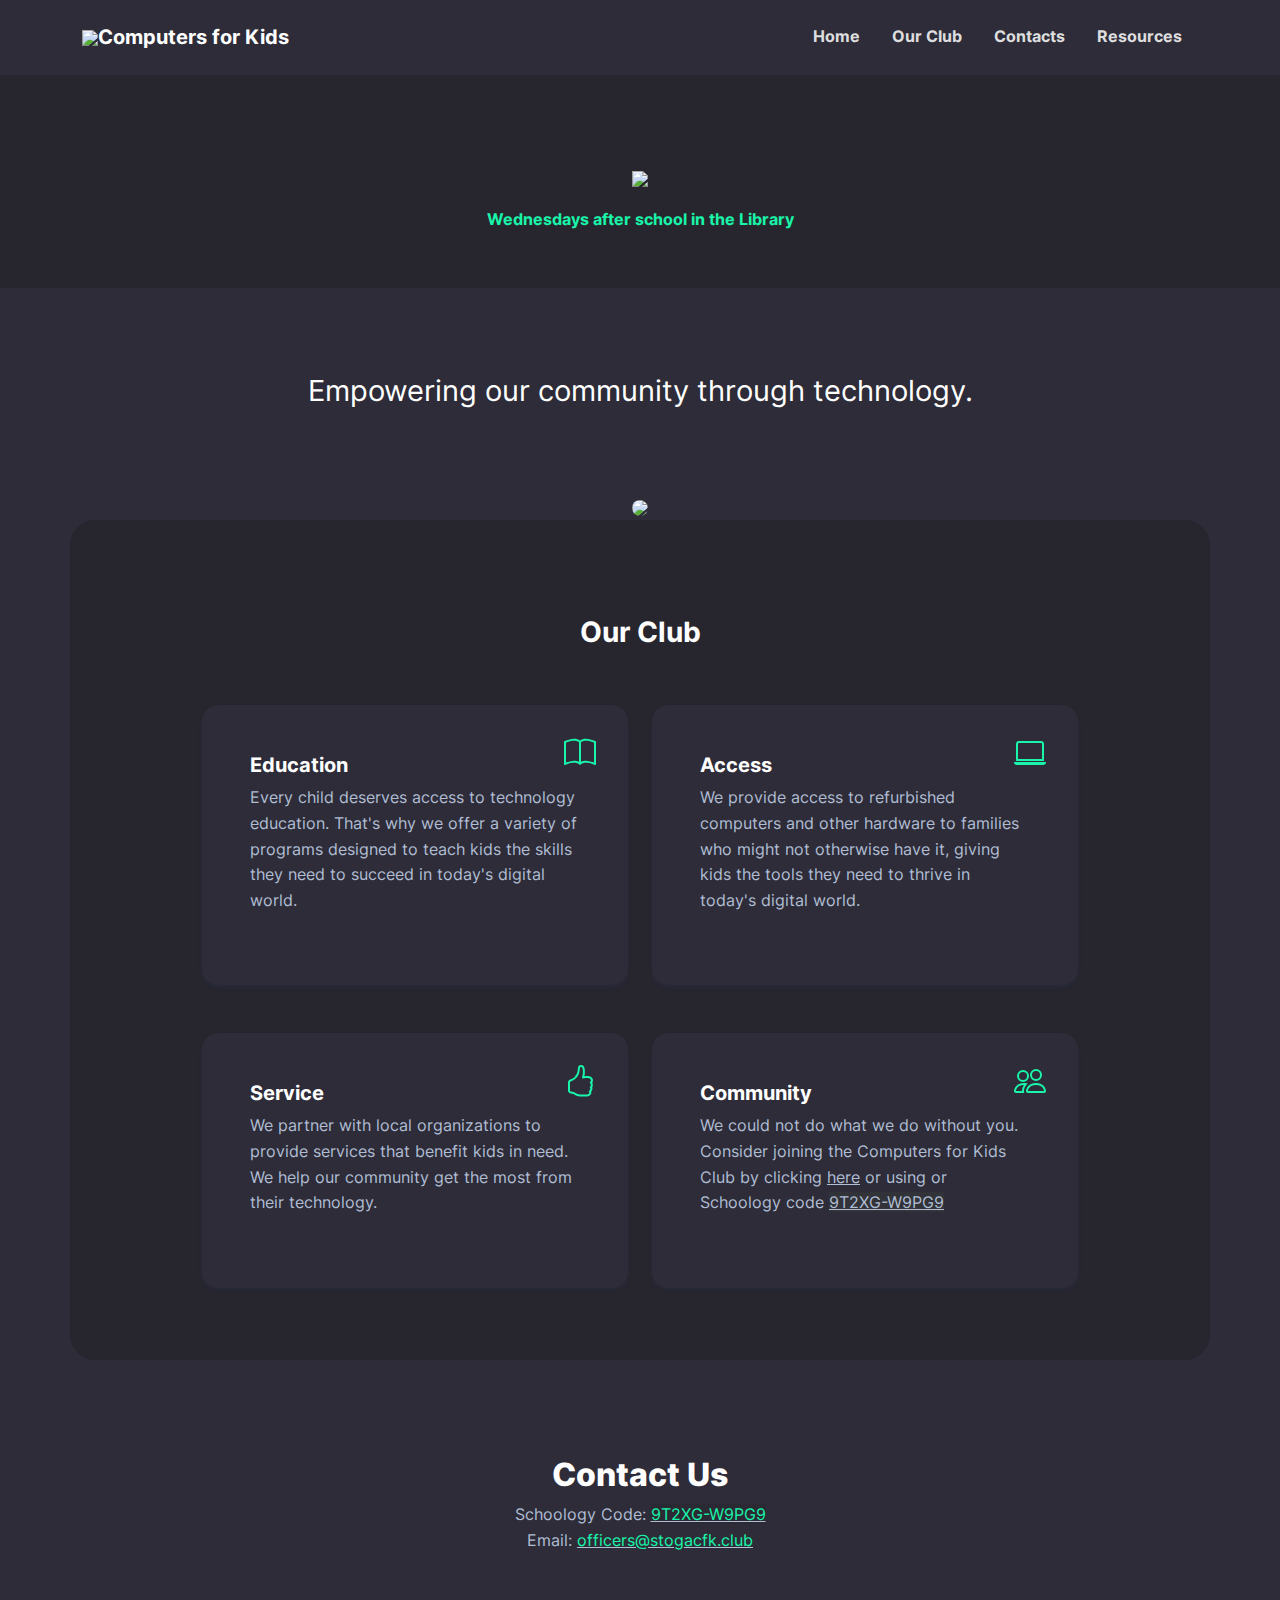
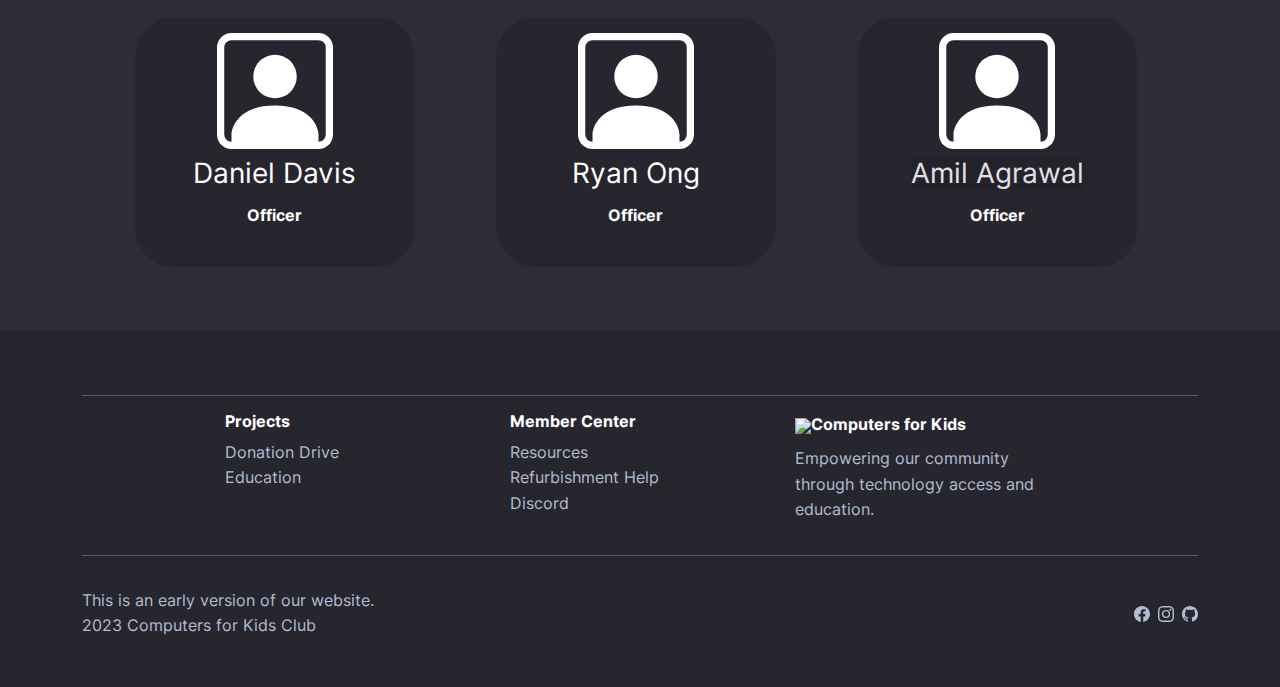
==== commit 1ce61d5b: "Remove donation drive from nav, add notice to donation drive page" ====
--- a/index.html
+++ b/index.html
@@ -1,29 +1,4 @@
-<!DOCTYPE html>
-<html lang="en">
-
-<head>
-    <meta charset="utf-8">
-    <meta name="viewport" content="width=device-width, initial-scale=1.0, shrink-to-fit=no">
-    <title>Computers for Kids</title>
-    <meta name="" content="">
-    <meta name="title" content="Computers for Kids">
-    <meta property="og:image" content="https://stogacfk.club/assets/img/club/logo-nospace.png">
-    <meta name="description" content="The official website for the Conestoga Computers for Kids Club.">
-    <link rel="apple-touch-icon" type="image/png" sizes="180x180" href="assets/img/favicons/apple-touch-icon.png">
-    <link rel="icon" type="image/png" sizes="16x16" href="assets/img/favicons/favicon-16x16.png">
-    <link rel="icon" type="image/png" sizes="32x32" href="assets/img/favicons/favicon-32x32.png">
-    <link rel="icon" type="image/png" sizes="180x180" href="assets/img/favicons/apple-touch-icon.png">
-    <link rel="icon" type="image/png" sizes="192x192" href="assets/img/favicons/android-chrome-192x192.png">
-    <link rel="icon" type="image/png" sizes="512x512" href="assets/img/favicons/android-chrome-512x512.png">
-    <link rel="stylesheet" href="assets/bootstrap/css/bootstrap.min.css">
-    <link rel="stylesheet" href="assets/css/Inter.css">
-    <link rel="stylesheet" href="assets/css/untitled-1.css">
-    <link rel="stylesheet" href="assets/css/untitled.css">
-</head>
-
-<body>
-    <nav class="navbar navbar-dark navbar-expand-md sticky-top py-3" id="mainNav">
-        <div class="container"><!-- Google tag (gtag.js) -->
+<!DOCTYPE html><html lang="en"><head><meta charset="utf-8"><meta name="viewport" content="width=device-width, initial-scale=1.0, shrink-to-fit=no"><title>Computers for Kids</title><meta name="" content=""><meta name="title" content="Computers for Kids"><meta property="og:image" content="https://stogacfk.club/assets/img/club/logo-nospace.png"><meta name="description" content="The official website for the Conestoga Computers for Kids Club."><link rel="apple-touch-icon" type="image/png" sizes="180x180" href="/assets/img/favicons/apple-touch-icon.png"><link rel="icon" type="image/png" sizes="16x16" href="/assets/img/favicons/favicon-16x16.png"><link rel="icon" type="image/png" sizes="32x32" href="/assets/img/favicons/favicon-32x32.png"><link rel="icon" type="image/png" sizes="180x180" href="/assets/img/favicons/apple-touch-icon.png"><link rel="icon" type="image/png" sizes="192x192" href="/assets/img/favicons/android-chrome-192x192.png"><link rel="icon" type="image/png" sizes="512x512" href="/assets/img/favicons/android-chrome-512x512.png"><link rel="stylesheet" href="/assets/bootstrap/css/bootstrap.min.css"><link rel="stylesheet" href="/assets/css/styles.min.css"></head><body><nav class="navbar navbar-dark navbar-expand-md sticky-top py-3" id="mainNav"><div class="container"><!-- Google tag (gtag.js) -->
 <script async src="https://www.googletagmanager.com/gtag/js?id=G-WE9N16W9RQ"></script>
 <script>
   window.dataLayer = window.dataLayer || [];
@@ -32,185 +7,27 @@
 
   gtag('config', 'G-WE9N16W9RQ');
 </script>
-<a class="navbar-brand d-flex align-items-center" href="/"><span><img src="assets/img/club/logo.png" style="width: 46px;height: auto;"></span><span>Computers for Kids</span></a><button data-bs-toggle="collapse" class="navbar-toggler" data-bs-target="#navcol-1"><span class="visually-hidden">Toggle navigation</span><span class="navbar-toggler-icon"></span></button>
-            <div class="collapse navbar-collapse" id="navcol-1">
-                <ul class="navbar-nav d-xxl-flex mx-auto">
-                    <li class="nav-item"><a class="nav-link active" href="index.html">Home</a></li>
-                    <li class="nav-item"><a class="nav-link active" href="index.html#our_club">Our Club</a></li>
-                    <li class="nav-item"><a class="nav-link active" href="index.html#contacts">Contacts</a></li>
-                    <li class="nav-item"></li>
-                    <li class="nav-item"><a class="nav-link" href="resources.html">Resources</a></li>
-                </ul><a class="btn btn-primary shadow" role="button" href="donate.html">Laptop Drive Info</a>
-            </div>
-        </div>
-    </nav>
-    <header class="bg-dark">
-        <div class="container pt-4 pt-xl-5">
-            <div class="row pt-5" style="padding-top: 0px;">
-                <div class="col-md-8 col-xl-6 col-xxl-6 text-center text-md-start mx-auto">
-                    <div class="text-center"><img src="assets/img/club/logo-nospace.png" style="padding-bottom: 20px;max-width: 100%;max-height: 100%;width: auto;height: auto;" width="430" height="490">
-                        <p class="fw-bold text-success" style="margin-bottom: 8px;padding-bottom: 48px;">Wednesdays after school in the Library</p>
-                    </div>
-                </div>
-                <div class="col-12 col-lg-10 mx-auto">
-                    <div class="position-relative" style="display: flex;flex-wrap: wrap;justify-content: flex-end;">
-                        <div style="position: relative;flex: 0 0 45%;transform: translate3d(-15%, 35%, 0);"></div>
-                        <div style="position: relative;flex: 0 0 45%;transform: translate3d(-5%, 20%, 0);"></div>
-                        <div style="position: relative;flex: 0 0 60%;transform: translate3d(0, 0%, 0);"></div>
-                    </div>
-                </div>
-            </div>
-        </div>
-    </header>
-    <section class="py-5">
-        <div class="container text-center" style="padding-top: 2rem;padding-bottom: 2rem;">
-            <p style="font-size: 1.8rem;margin-bottom: 0px;">Empowering our community through technology.</p>
-        </div>
-    </section>
-    <div class="clubatwork"><img class="spoke" src="assets/img/club/Spoke.jpg" style="width: 90%;height: auto;max-width: 1320px;"></div>
-    <section>
-        <div class="container bg-dark clubcards">
-            <div class="row" style="padding-top: 0rem;">
-                <div class="col-md-8 col-xl-6 text-center mx-auto">
-                    <h3 class="fw-bold" id="our_club" style="padding-top: 6rem;">Our Club</h3>
-                </div>
-            </div>
-            <div class="py-5 p-lg-5" style="padding-bottom: 48px;">
-                <div class="row row-cols-1 row-cols-md-2 mx-auto" style="max-width: 900px;">
-                    <div class="col mb-5">
-                        <div class="card shadow-sm">
-                            <div class="card-body px-4 py-5 px-md-5">
-                                <div class="bs-icon-lg d-flex justify-content-center align-items-center mb-3 bs-icon" style="top: 1rem;right: 1rem;position: absolute;"><svg xmlns="http://www.w3.org/2000/svg" width="1em" height="1em" fill="currentColor" viewBox="0 0 16 16" class="bi bi-book text-success">
-                                        <path d="M1 2.828c.885-.37 2.154-.769 3.388-.893 1.33-.134 2.458.063 3.112.752v9.746c-.935-.53-2.12-.603-3.213-.493-1.18.12-2.37.461-3.287.811V2.828zm7.5-.141c.654-.689 1.782-.886 3.112-.752 1.234.124 2.503.523 3.388.893v9.923c-.918-.35-2.107-.692-3.287-.81-1.094-.111-2.278-.039-3.213.492V2.687zM8 1.783C7.015.936 5.587.81 4.287.94c-1.514.153-3.042.672-3.994 1.105A.5.5 0 0 0 0 2.5v11a.5.5 0 0 0 .707.455c.882-.4 2.303-.881 3.68-1.02 1.409-.142 2.59.087 3.223.877a.5.5 0 0 0 .78 0c.633-.79 1.814-1.019 3.222-.877 1.378.139 2.8.62 3.681 1.02A.5.5 0 0 0 16 13.5v-11a.5.5 0 0 0-.293-.455c-.952-.433-2.48-.952-3.994-1.105C10.413.809 8.985.936 8 1.783z"></path>
-                                    </svg></div>
-                                <h5 class="fw-bold card-title">Education</h5>
-                                <p class="text-muted card-text mb-4">Every child deserves access to technology education. That's why we offer a variety of programs designed to teach kids the skills they need to succeed in today's digital world.</p>
-                            </div>
-                        </div>
-                    </div>
-                    <div class="col mb-5">
-                        <div class="card shadow-sm">
-                            <div class="card-body px-4 py-5 px-md-5">
-                                <div class="bs-icon-lg d-flex justify-content-center align-items-center mb-3 bs-icon" style="top: 1rem;right: 1rem;position: absolute;"><svg xmlns="http://www.w3.org/2000/svg" width="1em" height="1em" fill="currentColor" viewBox="0 0 16 16" class="bi bi-laptop text-success">
-                                        <path d="M13.5 3a.5.5 0 0 1 .5.5V11H2V3.5a.5.5 0 0 1 .5-.5h11zm-11-1A1.5 1.5 0 0 0 1 3.5V12h14V3.5A1.5 1.5 0 0 0 13.5 2h-11zM0 12.5h16a1.5 1.5 0 0 1-1.5 1.5h-13A1.5 1.5 0 0 1 0 12.5z"></path>
-                                    </svg></div>
-                                <h5 class="fw-bold card-title">Access</h5>
-                                <p class="text-muted card-text mb-4">We provide access to refurbished computers and other hardware to families who might not otherwise have it, giving kids the tools they need to thrive in today's digital world.</p>
-                            </div>
-                        </div>
-                    </div>
-                    <div class="col mb-4">
-                        <div class="card shadow-sm">
-                            <div class="card-body px-4 py-5 px-md-5">
-                                <div class="bs-icon-lg d-flex justify-content-center align-items-center mb-3 bs-icon" style="top: 1rem;right: 1rem;position: absolute;"><svg xmlns="http://www.w3.org/2000/svg" width="1em" height="1em" fill="currentColor" viewBox="0 0 16 16" class="bi bi-hand-thumbs-up text-success">
-                                        <path d="M8.864.046C7.908-.193 7.02.53 6.956 1.466c-.072 1.051-.23 2.016-.428 2.59-.125.36-.479 1.013-1.04 1.639-.557.623-1.282 1.178-2.131 1.41C2.685 7.288 2 7.87 2 8.72v4.001c0 .845.682 1.464 1.448 1.545 1.07.114 1.564.415 2.068.723l.048.03c.272.165.578.348.97.484.397.136.861.217 1.466.217h3.5c.937 0 1.599-.477 1.934-1.064a1.86 1.86 0 0 0 .254-.912c0-.152-.023-.312-.077-.464.201-.263.38-.578.488-.901.11-.33.172-.762.004-1.149.069-.13.12-.269.159-.403.077-.27.113-.568.113-.857 0-.288-.036-.585-.113-.856a2.144 2.144 0 0 0-.138-.362 1.9 1.9 0 0 0 .234-1.734c-.206-.592-.682-1.1-1.2-1.272-.847-.282-1.803-.276-2.516-.211a9.84 9.84 0 0 0-.443.05 9.365 9.365 0 0 0-.062-4.509A1.38 1.38 0 0 0 9.125.111L8.864.046zM11.5 14.721H8c-.51 0-.863-.069-1.14-.164-.281-.097-.506-.228-.776-.393l-.04-.024c-.555-.339-1.198-.731-2.49-.868-.333-.036-.554-.29-.554-.55V8.72c0-.254.226-.543.62-.65 1.095-.3 1.977-.996 2.614-1.708.635-.71 1.064-1.475 1.238-1.978.243-.7.407-1.768.482-2.85.025-.362.36-.594.667-.518l.262.066c.16.04.258.143.288.255a8.34 8.34 0 0 1-.145 4.725.5.5 0 0 0 .595.644l.003-.001.014-.003.058-.014a8.908 8.908 0 0 1 1.036-.157c.663-.06 1.457-.054 2.11.164.175.058.45.3.57.65.107.308.087.67-.266 1.022l-.353.353.353.354c.043.043.105.141.154.315.048.167.075.37.075.581 0 .212-.027.414-.075.582-.05.174-.111.272-.154.315l-.353.353.353.354c.047.047.109.177.005.488a2.224 2.224 0 0 1-.505.805l-.353.353.353.354c.006.005.041.05.041.17a.866.866 0 0 1-.121.416c-.165.288-.503.56-1.066.56z"></path>
-                                    </svg></div>
-                                <h5 class="fw-bold card-title">Service</h5>
-                                <p class="text-muted card-text mb-4">We partner with local organizations to provide services that benefit kids in need. We help our community get the most from their technology.</p>
-                            </div>
-                        </div>
-                    </div>
-                    <div class="col mb-4">
-                        <div class="card shadow-sm">
-                            <div class="card-body px-4 py-5 px-md-5">
-                                <div class="bs-icon-lg d-flex justify-content-center align-items-center mb-3 bs-icon" style="top: 1rem;right: 1rem;position: absolute;"><svg xmlns="http://www.w3.org/2000/svg" width="1em" height="1em" fill="currentColor" viewBox="0 0 16 16" class="bi bi-people text-success">
-                                        <path d="M15 14s1 0 1-1-1-4-5-4-5 3-5 4 1 1 1 1h8zm-7.978-1A.261.261 0 0 1 7 12.996c.001-.264.167-1.03.76-1.72C8.312 10.629 9.282 10 11 10c1.717 0 2.687.63 3.24 1.276.593.69.758 1.457.76 1.72l-.008.002a.274.274 0 0 1-.014.002H7.022zM11 7a2 2 0 1 0 0-4 2 2 0 0 0 0 4zm3-2a3 3 0 1 1-6 0 3 3 0 0 1 6 0zM6.936 9.28a5.88 5.88 0 0 0-1.23-.247A7.35 7.35 0 0 0 5 9c-4 0-5 3-5 4 0 .667.333 1 1 1h4.216A2.238 2.238 0 0 1 5 13c0-1.01.377-2.042 1.09-2.904.243-.294.526-.569.846-.816zM4.92 10A5.493 5.493 0 0 0 4 13H1c0-.26.164-1.03.76-1.724.545-.636 1.492-1.256 3.16-1.275zM1.5 5.5a3 3 0 1 1 6 0 3 3 0 0 1-6 0zm3-2a2 2 0 1 0 0 4 2 2 0 0 0 0-4z"></path>
-                                    </svg></div>
-                                <h5 class="fw-bold card-title">Community</h5>
-                                <p class="text-muted card-text mb-4">We could not do what we do without you. Consider joining the Computers for Kids Club by clicking <a href="https://stogacfk.club/redirect.html?url=https%3A%2F%2Fschoology.tesd.net%2Fenroll%2Fgroup%3Fcode%3D9T2XG-W9PG9">here</a> or using or Schoology code&nbsp;<a href="https://stogacfk.club/redirect.html?url=https%3A%2F%2Fschoology.tesd.net%2Fenroll%2Fgroup%3Fcode%3D9T2XG-W9PG9" target="_blank"><span style="color: var(--text-link); background-color: rgb(49, 51, 56);">9T2XG-W9PG9</span></a></p>
-                            </div>
-                        </div>
-                    </div>
-                </div>
-            </div>
-        </div>
-    </section>
-    <section class="mt-5" style="padding: 0px 0px;padding-top: 0px;">
-        <div class="container">
-            <div class="row mb-5" style="padding-top: 3rem;">
-                <div class="col-md-8 col-xl-6 offset-xxl-0 text-center mx-auto">
-                    <h2 class="fw-bold" id="contacts" style="padding-top: 0px;"><strong>Contact Us</strong></h2>
-                    <p class="text-muted">Schoology Code:&nbsp;<a href="redirect.html?url=https%3A%2F%2Fschoology.tesd.net%2Fenroll%2Fgroup%3Fcode%3D9T2XG-W9PG9" target="_blank"><span style="color: rgb(25, 245, 170); background-color: rgba(2, 2, 2, 0.06);">9T2XG-W9PG9</span></a><br>Email:&nbsp;<a href="mailto:officers@stogacfk.club"><span style="color: rgb(25, 245, 170);">officers@stogacfk.club</span></a></p>
-                </div>
-            </div>
-            <div class="row flex-column justify-content-between flex-sm-row" style="margin-left: 0px;margin-right: 2rem;">
-                <div class="col mx-auto ccustomCard" style="width: 280px;max-width: 280px;margin-left: 0px;margin-right: 2rem;margin-bottom: 4rem;">
-                    <div class="customCard" style="background: #27262e;width: 280px;height: 250px;margin-top: 0px;padding-top: 1rem;">
-                        <div class="text-center" style="padding: 0px;"><svg xmlns="http://www.w3.org/2000/svg" width="1em" height="1em" fill="currentColor" viewBox="0 0 16 16" class="bi bi-person-square" style="width: 116px;height: 116px;">
-                                <path d="M11 6a3 3 0 1 1-6 0 3 3 0 0 1 6 0z"></path>
-                                <path d="M2 0a2 2 0 0 0-2 2v12a2 2 0 0 0 2 2h12a2 2 0 0 0 2-2V2a2 2 0 0 0-2-2H2zm12 1a1 1 0 0 1 1 1v12a1 1 0 0 1-1 1v-1c0-1-1-4-6-4s-6 3-6 4v1a1 1 0 0 1-1-1V2a1 1 0 0 1 1-1h12z"></path>
-                            </svg><img class="pt-2 w-30 text-center" src="assets/img/club/logo.png" style="width: 116px;" hidden="true"></div>
-                        <h3 class="text-center text-white pt-2">Daniel Davis</h3>
-                        <p class="fw-bold text-center text-white pt-1 p-0 m-0">Officer</p>
-                    </div>
-                </div>
-                <div class="col mx-auto customCard" style="width: 280px;max-width: 280px;margin-left: 0px;margin-right: 2rem;margin-bottom: 4rem;">
-                    <div class="customCard" style="background: #27262e;width: 280px;height: 250px;margin-top: 0px;padding-top: 1rem;">
-                        <div class="text-center" style="padding: 0px;"><img class="pt-2 w-30 text-center" src="assets/img/club/logo.png" style="width: 116px;" hidden="true"><svg xmlns="http://www.w3.org/2000/svg" width="1em" height="1em" fill="currentColor" viewBox="0 0 16 16" class="bi bi-person-square" style="width: 116px;height: 116px;">
-                                <path d="M11 6a3 3 0 1 1-6 0 3 3 0 0 1 6 0z"></path>
-                                <path d="M2 0a2 2 0 0 0-2 2v12a2 2 0 0 0 2 2h12a2 2 0 0 0 2-2V2a2 2 0 0 0-2-2H2zm12 1a1 1 0 0 1 1 1v12a1 1 0 0 1-1 1v-1c0-1-1-4-6-4s-6 3-6 4v1a1 1 0 0 1-1-1V2a1 1 0 0 1 1-1h12z"></path>
-                            </svg></div>
-                        <h3 class="text-center text-white pt-2">Ryan Ong</h3>
-                        <p class="fw-bold text-center text-white pt-1 p-0 m-0">Officer</p>
-                    </div>
-                </div>
-                <div class="col mx-auto customCard" style="width: 280px;max-width: 280px;margin-left: 0px;margin-right: 2rem;margin-bottom: 4rem;">
-                    <div class="customCard" style="background: #27262e;width: 280px;height: 250px;margin-top: 0px;padding-top: 1rem;">
-                        <div class="text-center" style="padding: 0px;"><img class="pt-2 w-30 text-center" src="assets/img/club/logo.png" style="width: 116px;" hidden="true"><svg xmlns="http://www.w3.org/2000/svg" width="1em" height="1em" fill="currentColor" viewBox="0 0 16 16" class="bi bi-person-square" style="width: 116px;height: 116px;">
-                                <path d="M11 6a3 3 0 1 1-6 0 3 3 0 0 1 6 0z"></path>
-                                <path d="M2 0a2 2 0 0 0-2 2v12a2 2 0 0 0 2 2h12a2 2 0 0 0 2-2V2a2 2 0 0 0-2-2H2zm12 1a1 1 0 0 1 1 1v12a1 1 0 0 1-1 1v-1c0-1-1-4-6-4s-6 3-6 4v1a1 1 0 0 1-1-1V2a1 1 0 0 1 1-1h12z"></path>
-                            </svg></div>
-                        <h3 class="text-center text-white pt-2"><span style="color: rgb(224, 225, 229); background-color: rgba(2, 2, 2, 0.06);">Amil Agrawal</span></h3>
-                        <p class="fw-bold text-center text-white pt-1 p-0 m-0">Officer</p>
-                    </div>
-                </div>
-            </div>
-        </div>
-    </section>
-    <footer class="bg-dark">
-        <div class="container py-4 py-lg-5">
-            <hr>
-            <div class="row justify-content-center">
-                <div class="col-sm-4 col-md-3 text-center text-lg-start d-flex flex-column">
-                    <h3 class="fs-6 fw-bold">Projects</h3>
-                    <ul class="list-unstyled">
-                        <li><a href="donate.html">Donation Drive</a></li>
-                        <li><a href="resources.html">Education</a></li>
-                        <li><a href="#"></a></li>
-                    </ul>
-                </div>
-                <div class="col-sm-4 col-md-3 text-center text-lg-start d-flex flex-column">
-                    <h3 class="fs-6 fw-bold">Member Center</h3>
-                    <ul class="list-unstyled">
-                        <li><a href="resources.html">Resources</a></li>
-                        <li><a href="coming-soon.html">Refurbishment Help</a></li>
-                        <li><a href="redirect.html?url=https%3A%2F%2Fdiscord.gg%2F3Updt2RZus">Discord</a></li>
-                    </ul>
-                </div>
-                <div class="col-lg-3 text-center text-lg-start d-flex flex-column align-items-center order-first align-items-lg-start order-lg-last">
-                    <div class="fw-bold d-flex align-items-center mb-2"><span><img src="assets/img/club/logo.png" style="width: 46px;height: auto;"></span><span>Computers for Kids</span></div>
-                    <p class="text-muted">Empowering our community through technology access and education.</p>
-                </div>
-            </div>
-            <hr>
-            <div class="text-muted d-flex justify-content-between align-items-center pt-3">
-                <p class="mb-0">This is an early version of our website.<br>2023 Computers for Kids Club</p>
-                <ul class="list-inline mb-0">
-                    <li class="list-inline-item"><a href="redirect.html?url=https%3A%2F%2Fwww.facebook.com%2Fprofile.php%3Fid%3D100079818392258"><svg xmlns="http://www.w3.org/2000/svg" width="1em" height="1em" fill="currentColor" viewBox="0 0 16 16" class="bi bi-facebook">
-                                <path d="M16 8.049c0-4.446-3.582-8.05-8-8.05C3.58 0-.002 3.603-.002 8.05c0 4.017 2.926 7.347 6.75 7.951v-5.625h-2.03V8.05H6.75V6.275c0-2.017 1.195-3.131 3.022-3.131.876 0 1.791.157 1.791.157v1.98h-1.009c-.993 0-1.303.621-1.303 1.258v1.51h2.218l-.354 2.326H9.25V16c3.824-.604 6.75-3.934 6.75-7.951z"></path>
-                            </svg></a></li>
-                    <li class="list-inline-item"><a href="redirect.html?url=https%3A%2F%2Finstagram.com%2Fcomputersforkidsclub"><svg xmlns="http://www.w3.org/2000/svg" width="1em" height="1em" fill="currentColor" viewBox="0 0 16 16" class="bi bi-instagram social-icon">
-                                <path d="M8 0C5.829 0 5.556.01 4.703.048 3.85.088 3.269.222 2.76.42a3.917 3.917 0 0 0-1.417.923A3.927 3.927 0 0 0 .42 2.76C.222 3.268.087 3.85.048 4.7.01 5.555 0 5.827 0 8.001c0 2.172.01 2.444.048 3.297.04.852.174 1.433.372 1.942.205.526.478.972.923 1.417.444.445.89.719 1.416.923.51.198 1.09.333 1.942.372C5.555 15.99 5.827 16 8 16s2.444-.01 3.298-.048c.851-.04 1.434-.174 1.943-.372a3.916 3.916 0 0 0 1.416-.923c.445-.445.718-.891.923-1.417.197-.509.332-1.09.372-1.942C15.99 10.445 16 10.173 16 8s-.01-2.445-.048-3.299c-.04-.851-.175-1.433-.372-1.941a3.926 3.926 0 0 0-.923-1.417A3.911 3.911 0 0 0 13.24.42c-.51-.198-1.092-.333-1.943-.372C10.443.01 10.172 0 7.998 0h.003zm-.717 1.442h.718c2.136 0 2.389.007 3.232.046.78.035 1.204.166 1.486.275.373.145.64.319.92.599.28.28.453.546.598.92.11.281.24.705.275 1.485.039.843.047 1.096.047 3.231s-.008 2.389-.047 3.232c-.035.78-.166 1.203-.275 1.485a2.47 2.47 0 0 1-.599.919c-.28.28-.546.453-.92.598-.28.11-.704.24-1.485.276-.843.038-1.096.047-3.232.047s-2.39-.009-3.233-.047c-.78-.036-1.203-.166-1.485-.276a2.478 2.478 0 0 1-.92-.598 2.48 2.48 0 0 1-.6-.92c-.109-.281-.24-.705-.275-1.485-.038-.843-.046-1.096-.046-3.233 0-2.136.008-2.388.046-3.231.036-.78.166-1.204.276-1.486.145-.373.319-.64.599-.92.28-.28.546-.453.92-.598.282-.11.705-.24 1.485-.276.738-.034 1.024-.044 2.515-.045v.002zm4.988 1.328a.96.96 0 1 0 0 1.92.96.96 0 0 0 0-1.92zm-4.27 1.122a4.109 4.109 0 1 0 0 8.217 4.109 4.109 0 0 0 0-8.217zm0 1.441a2.667 2.667 0 1 1 0 5.334 2.667 2.667 0 0 1 0-5.334z"></path>
-                            </svg></a></li>
-                    <li class="list-inline-item"><a href="redirect.html?url=https%3A%2F%2Fgithub.com%2FComputers-for-Kids%2Fwebsite"><svg xmlns="http://www.w3.org/2000/svg" width="1em" height="1em" fill="currentColor" viewBox="0 0 16 16" class="bi bi-github social-icon">
-                                <path d="M8 0C3.58 0 0 3.58 0 8c0 3.54 2.29 6.53 5.47 7.59.4.07.55-.17.55-.38 0-.19-.01-.82-.01-1.49-2.01.37-2.53-.49-2.69-.94-.09-.23-.48-.94-.82-1.13-.28-.15-.68-.52-.01-.53.63-.01 1.08.58 1.23.82.72 1.21 1.87.87 2.33.66.07-.52.28-.87.51-1.07-1.78-.2-3.64-.89-3.64-3.95 0-.87.31-1.59.82-2.15-.08-.2-.36-1.02.08-2.12 0 0 .67-.21 2.2.82.64-.18 1.32-.27 2-.27.68 0 1.36.09 2 .27 1.53-1.04 2.2-.82 2.2-.82.44 1.1.16 1.92.08 2.12.51.56.82 1.27.82 2.15 0 3.07-1.87 3.75-3.65 3.95.29.25.54.73.54 1.48 0 1.07-.01 1.93-.01 2.2 0 .21.15.46.55.38A8.012 8.012 0 0 0 16 8c0-4.42-3.58-8-8-8z"></path>
-                            </svg></a></li>
-                </ul>
-            </div>
-        </div>
-    </footer>
-    <script src="https://cdn.jsdelivr.net/npm/bootstrap@5.2.3/dist/js/bootstrap.bundle.min.js"></script>
-    <script src="assets/js/bold-and-dark.js"></script>
-</body>
-
-</html>+<a class="navbar-brand d-flex align-items-center" href="/"><span><img src="/assets/img/club/logo.png" style="width: 46px;height: auto;"></span><span>Computers for Kids</span></a><button data-bs-toggle="collapse" class="navbar-toggler" data-bs-target="#navcol-1"><span class="visually-hidden">Toggle navigation</span><span class="navbar-toggler-icon"></span></button><div class="collapse navbar-collapse" id="navcol-1"><ul class="navbar-nav navs"><li class="nav-item"><a class="nav-link active" href="/index.html">Home</a></li><li class="nav-item"><a class="nav-link active" href="/index.html#our_club">Our Club</a></li><li class="nav-item"><a class="nav-link active" href="/index.html#contacts">Contacts</a></li><li class="nav-item"><a class="nav-link active" href="/resources.html">Resources</a></li></ul></div></div></nav><header class="bg-dark"><div class="container pt-4 pt-xl-5"><div class="row pt-5" style="padding-top: 0px;"><div class="col-md-8 col-xl-6 col-xxl-6 text-center text-md-start mx-auto"><div class="text-center"><img src="/assets/img/club/logo-nospace.png" style="padding-bottom: 20px;max-width: 100%;max-height: 100%;width: auto;height: auto;" width="430" height="490"><p class="fw-bold text-success" style="margin-bottom: 8px;padding-bottom: 48px;">Wednesdays after school in the Library</p></div></div><div class="col-12 col-lg-10 mx-auto"><div class="position-relative" style="display: flex;flex-wrap: wrap;justify-content: flex-end;"><div style="position: relative;flex: 0 0 45%;transform: translate3d(-15%, 35%, 0);"></div><div style="position: relative;flex: 0 0 45%;transform: translate3d(-5%, 20%, 0);"></div><div style="position: relative;flex: 0 0 60%;transform: translate3d(0, 0%, 0);"></div></div></div></div></div></header><section class="py-5"><div class="container text-center" style="padding-top: 2rem;padding-bottom: 2rem;"><p style="font-size: 1.8rem;margin-bottom: 0px;">Empowering our community through technology.</p></div></section><div class="clubatwork"><img class="spoke" src="/assets/img/club/Spoke.jpg" style="width: 90%;height: auto;max-width: 1320px;"></div><section><div class="container bg-dark clubcards"><div class="row" style="padding-top: 0rem;"><div class="col-md-8 col-xl-6 text-center mx-auto"><h3 class="fw-bold" id="our_club" style="padding-top: 6rem;">Our Club</h3></div></div><div class="py-5 p-lg-5" style="padding-bottom: 48px;"><div class="row row-cols-1 row-cols-md-2 mx-auto" style="max-width: 900px;"><div class="col mb-5"><div class="card shadow-sm"><div class="card-body px-4 py-5 px-md-5"><div class="bs-icon-lg d-flex justify-content-center align-items-center mb-3 bs-icon" style="top: 1rem;right: 1rem;position: absolute;"><svg xmlns="http://www.w3.org/2000/svg" width="1em" height="1em" fill="currentColor" viewBox="0 0 16 16" class="bi bi-book text-success">
+  <path d="M1 2.828c.885-.37 2.154-.769 3.388-.893 1.33-.134 2.458.063 3.112.752v9.746c-.935-.53-2.12-.603-3.213-.493-1.18.12-2.37.461-3.287.811V2.828zm7.5-.141c.654-.689 1.782-.886 3.112-.752 1.234.124 2.503.523 3.388.893v9.923c-.918-.35-2.107-.692-3.287-.81-1.094-.111-2.278-.039-3.213.492V2.687zM8 1.783C7.015.936 5.587.81 4.287.94c-1.514.153-3.042.672-3.994 1.105A.5.5 0 0 0 0 2.5v11a.5.5 0 0 0 .707.455c.882-.4 2.303-.881 3.68-1.02 1.409-.142 2.59.087 3.223.877a.5.5 0 0 0 .78 0c.633-.79 1.814-1.019 3.222-.877 1.378.139 2.8.62 3.681 1.02A.5.5 0 0 0 16 13.5v-11a.5.5 0 0 0-.293-.455c-.952-.433-2.48-.952-3.994-1.105C10.413.809 8.985.936 8 1.783z"></path>
+</svg></div><h5 class="fw-bold card-title">Education</h5><p class="text-muted card-text mb-4">Every child deserves access to technology education. That's why we offer a variety of programs designed to teach kids the skills they need to succeed in today's digital world.</p></div></div></div><div class="col mb-5"><div class="card shadow-sm"><div class="card-body px-4 py-5 px-md-5"><div class="bs-icon-lg d-flex justify-content-center align-items-center mb-3 bs-icon" style="top: 1rem;right: 1rem;position: absolute;"><svg xmlns="http://www.w3.org/2000/svg" width="1em" height="1em" fill="currentColor" viewBox="0 0 16 16" class="bi bi-laptop text-success">
+  <path d="M13.5 3a.5.5 0 0 1 .5.5V11H2V3.5a.5.5 0 0 1 .5-.5h11zm-11-1A1.5 1.5 0 0 0 1 3.5V12h14V3.5A1.5 1.5 0 0 0 13.5 2h-11zM0 12.5h16a1.5 1.5 0 0 1-1.5 1.5h-13A1.5 1.5 0 0 1 0 12.5z"></path>
+</svg></div><h5 class="fw-bold card-title">Access</h5><p class="text-muted card-text mb-4">We provide access to refurbished computers and other hardware to families who might not otherwise have it, giving kids the tools they need to thrive in today's digital world.</p></div></div></div><div class="col mb-4"><div class="card shadow-sm"><div class="card-body px-4 py-5 px-md-5"><div class="bs-icon-lg d-flex justify-content-center align-items-center mb-3 bs-icon" style="top: 1rem;right: 1rem;position: absolute;"><svg xmlns="http://www.w3.org/2000/svg" width="1em" height="1em" fill="currentColor" viewBox="0 0 16 16" class="bi bi-hand-thumbs-up text-success">
+  <path d="M8.864.046C7.908-.193 7.02.53 6.956 1.466c-.072 1.051-.23 2.016-.428 2.59-.125.36-.479 1.013-1.04 1.639-.557.623-1.282 1.178-2.131 1.41C2.685 7.288 2 7.87 2 8.72v4.001c0 .845.682 1.464 1.448 1.545 1.07.114 1.564.415 2.068.723l.048.03c.272.165.578.348.97.484.397.136.861.217 1.466.217h3.5c.937 0 1.599-.477 1.934-1.064a1.86 1.86 0 0 0 .254-.912c0-.152-.023-.312-.077-.464.201-.263.38-.578.488-.901.11-.33.172-.762.004-1.149.069-.13.12-.269.159-.403.077-.27.113-.568.113-.857 0-.288-.036-.585-.113-.856a2.144 2.144 0 0 0-.138-.362 1.9 1.9 0 0 0 .234-1.734c-.206-.592-.682-1.1-1.2-1.272-.847-.282-1.803-.276-2.516-.211a9.84 9.84 0 0 0-.443.05 9.365 9.365 0 0 0-.062-4.509A1.38 1.38 0 0 0 9.125.111L8.864.046zM11.5 14.721H8c-.51 0-.863-.069-1.14-.164-.281-.097-.506-.228-.776-.393l-.04-.024c-.555-.339-1.198-.731-2.49-.868-.333-.036-.554-.29-.554-.55V8.72c0-.254.226-.543.62-.65 1.095-.3 1.977-.996 2.614-1.708.635-.71 1.064-1.475 1.238-1.978.243-.7.407-1.768.482-2.85.025-.362.36-.594.667-.518l.262.066c.16.04.258.143.288.255a8.34 8.34 0 0 1-.145 4.725.5.5 0 0 0 .595.644l.003-.001.014-.003.058-.014a8.908 8.908 0 0 1 1.036-.157c.663-.06 1.457-.054 2.11.164.175.058.45.3.57.65.107.308.087.67-.266 1.022l-.353.353.353.354c.043.043.105.141.154.315.048.167.075.37.075.581 0 .212-.027.414-.075.582-.05.174-.111.272-.154.315l-.353.353.353.354c.047.047.109.177.005.488a2.224 2.224 0 0 1-.505.805l-.353.353.353.354c.006.005.041.05.041.17a.866.866 0 0 1-.121.416c-.165.288-.503.56-1.066.56z"></path>
+</svg></div><h5 class="fw-bold card-title">Service</h5><p class="text-muted card-text mb-4">We partner with local organizations to provide services that benefit kids in need. We help our community get the most from their technology.</p></div></div></div><div class="col mb-4"><div class="card shadow-sm"><div class="card-body px-4 py-5 px-md-5"><div class="bs-icon-lg d-flex justify-content-center align-items-center mb-3 bs-icon" style="top: 1rem;right: 1rem;position: absolute;"><svg xmlns="http://www.w3.org/2000/svg" width="1em" height="1em" fill="currentColor" viewBox="0 0 16 16" class="bi bi-people text-success">
+  <path d="M15 14s1 0 1-1-1-4-5-4-5 3-5 4 1 1 1 1h8zm-7.978-1A.261.261 0 0 1 7 12.996c.001-.264.167-1.03.76-1.72C8.312 10.629 9.282 10 11 10c1.717 0 2.687.63 3.24 1.276.593.69.758 1.457.76 1.72l-.008.002a.274.274 0 0 1-.014.002H7.022zM11 7a2 2 0 1 0 0-4 2 2 0 0 0 0 4zm3-2a3 3 0 1 1-6 0 3 3 0 0 1 6 0zM6.936 9.28a5.88 5.88 0 0 0-1.23-.247A7.35 7.35 0 0 0 5 9c-4 0-5 3-5 4 0 .667.333 1 1 1h4.216A2.238 2.238 0 0 1 5 13c0-1.01.377-2.042 1.09-2.904.243-.294.526-.569.846-.816zM4.92 10A5.493 5.493 0 0 0 4 13H1c0-.26.164-1.03.76-1.724.545-.636 1.492-1.256 3.16-1.275zM1.5 5.5a3 3 0 1 1 6 0 3 3 0 0 1-6 0zm3-2a2 2 0 1 0 0 4 2 2 0 0 0 0-4z"></path>
+</svg></div><h5 class="fw-bold card-title">Community</h5><p class="text-muted card-text mb-4">We could not do what we do without you. Consider joining the Computers for Kids Club by clicking <a href="https://stogacfk.club/redirect.html?url=https%3A%2F%2Fschoology.tesd.net%2Fenroll%2Fgroup%3Fcode%3D9T2XG-W9PG9">here</a> or using or Schoology code&nbsp;<a href="https://stogacfk.club/redirect.html?url=https%3A%2F%2Fschoology.tesd.net%2Fenroll%2Fgroup%3Fcode%3D9T2XG-W9PG9" target="_blank"><span style="color: var(--text-link); background-color: rgb(49, 51, 56);">9T2XG-W9PG9</span></a></p></div></div></div></div></div></div></section><section class="mt-5" style="padding: 0px 0px;padding-top: 0px;"><div class="container"><div class="row mb-5" style="padding-top: 3rem;"><div class="col-md-8 col-xl-6 offset-xxl-0 text-center mx-auto"><h2 class="fw-bold" id="contacts" style="padding-top: 0px;"><strong>Contact Us</strong></h2><p class="text-muted">Schoology Code:&nbsp;<a href="/redirect.html?url=https%3A%2F%2Fschoology.tesd.net%2Fenroll%2Fgroup%3Fcode%3D9T2XG-W9PG9" target="_blank"><span style="color: rgb(25, 245, 170); background-color: rgba(2, 2, 2, 0.06);">9T2XG-W9PG9</span></a><br>Email:&nbsp;<a href="mailto:officers@stogacfk.club"><span style="color: rgb(25, 245, 170);">officers@stogacfk.club</span></a></p></div></div><div class="row flex-column justify-content-between flex-sm-row" style="margin-left: 0px;margin-right: 2rem;"><div class="col mx-auto ccustomCard" style="width: 280px;max-width: 280px;margin-left: 0px;margin-right: 2rem;margin-bottom: 4rem;"><div class="customCard" style="background: #27262e;width: 280px;height: 250px;margin-top: 0px;padding-top: 1rem;"><div class="text-center" style="padding: 0px;"><svg xmlns="http://www.w3.org/2000/svg" width="1em" height="1em" fill="currentColor" viewBox="0 0 16 16" class="bi bi-person-square" style="width: 116px;height: 116px;">
+  <path d="M11 6a3 3 0 1 1-6 0 3 3 0 0 1 6 0z"></path>
+  <path d="M2 0a2 2 0 0 0-2 2v12a2 2 0 0 0 2 2h12a2 2 0 0 0 2-2V2a2 2 0 0 0-2-2H2zm12 1a1 1 0 0 1 1 1v12a1 1 0 0 1-1 1v-1c0-1-1-4-6-4s-6 3-6 4v1a1 1 0 0 1-1-1V2a1 1 0 0 1 1-1h12z"></path>
+</svg><img class="pt-2 w-30 text-center" src="/assets/img/club/logo.png" style="width: 116px;" hidden="true"></div><h3 class="text-center text-white pt-2">Daniel Davis</h3><p class="fw-bold text-center text-white pt-1 p-0 m-0">Officer</p></div></div><div class="col mx-auto customCard" style="width: 280px;max-width: 280px;margin-left: 0px;margin-right: 2rem;margin-bottom: 4rem;"><div class="customCard" style="background: #27262e;width: 280px;height: 250px;margin-top: 0px;padding-top: 1rem;"><div class="text-center" style="padding: 0px;"><img class="pt-2 w-30 text-center" src="/assets/img/club/logo.png" style="width: 116px;" hidden="true"><svg xmlns="http://www.w3.org/2000/svg" width="1em" height="1em" fill="currentColor" viewBox="0 0 16 16" class="bi bi-person-square" style="width: 116px;height: 116px;">
+  <path d="M11 6a3 3 0 1 1-6 0 3 3 0 0 1 6 0z"></path>
+  <path d="M2 0a2 2 0 0 0-2 2v12a2 2 0 0 0 2 2h12a2 2 0 0 0 2-2V2a2 2 0 0 0-2-2H2zm12 1a1 1 0 0 1 1 1v12a1 1 0 0 1-1 1v-1c0-1-1-4-6-4s-6 3-6 4v1a1 1 0 0 1-1-1V2a1 1 0 0 1 1-1h12z"></path>
+</svg></div><h3 class="text-center text-white pt-2">Ryan Ong</h3><p class="fw-bold text-center text-white pt-1 p-0 m-0">Officer</p></div></div><div class="col mx-auto customCard" style="width: 280px;max-width: 280px;margin-left: 0px;margin-right: 2rem;margin-bottom: 4rem;"><div class="customCard" style="background: #27262e;width: 280px;height: 250px;margin-top: 0px;padding-top: 1rem;"><div class="text-center" style="padding: 0px;"><img class="pt-2 w-30 text-center" src="/assets/img/club/logo.png" style="width: 116px;" hidden="true"><svg xmlns="http://www.w3.org/2000/svg" width="1em" height="1em" fill="currentColor" viewBox="0 0 16 16" class="bi bi-person-square" style="width: 116px;height: 116px;">
+  <path d="M11 6a3 3 0 1 1-6 0 3 3 0 0 1 6 0z"></path>
+  <path d="M2 0a2 2 0 0 0-2 2v12a2 2 0 0 0 2 2h12a2 2 0 0 0 2-2V2a2 2 0 0 0-2-2H2zm12 1a1 1 0 0 1 1 1v12a1 1 0 0 1-1 1v-1c0-1-1-4-6-4s-6 3-6 4v1a1 1 0 0 1-1-1V2a1 1 0 0 1 1-1h12z"></path>
+</svg></div><h3 class="text-center text-white pt-2"><span style="color: rgb(224, 225, 229); background-color: rgba(2, 2, 2, 0.06);">Amil Agrawal</span></h3><p class="fw-bold text-center text-white pt-1 p-0 m-0">Officer</p></div></div></div></div></section><footer class="bg-dark"><div class="container py-4 py-lg-5"><hr><div class="row justify-content-center"><div class="col-sm-4 col-md-3 text-center text-lg-start d-flex flex-column"><h3 class="fs-6 fw-bold">Projects</h3><ul class="list-unstyled"><li><a href="/donate.html">Donation Drive</a></li><li><a href="/resources.html">Education</a></li><li><a href="#"></a></li></ul></div><div class="col-sm-4 col-md-3 text-center text-lg-start d-flex flex-column"><h3 class="fs-6 fw-bold">Member Center</h3><ul class="list-unstyled"><li><a href="/resources.html">Resources</a></li><li><a href="/coming-soon.html">Refurbishment Help</a></li><li><a href="/redirect.html?url=https%3A%2F%2Fdiscord.gg%2F3Updt2RZus">Discord</a></li></ul></div><div class="col-lg-3 text-center text-lg-start d-flex flex-column align-items-center order-first align-items-lg-start order-lg-last"><div class="fw-bold d-flex align-items-center mb-2"><span><img src="/assets/img/club/logo.png" style="width: 46px;height: auto;"></span><span>Computers for Kids</span></div><p class="text-muted">Empowering our community through technology access and education.</p></div></div><hr><div class="text-muted d-flex justify-content-between align-items-center pt-3"><p class="mb-0">This is an early version of our website.<br>2023 Computers for Kids Club</p><ul class="list-inline mb-0"><li class="list-inline-item"><a href="/redirect.html?url=https%3A%2F%2Fwww.facebook.com%2Fprofile.php%3Fid%3D100079818392258"><svg xmlns="http://www.w3.org/2000/svg" width="1em" height="1em" fill="currentColor" viewBox="0 0 16 16" class="bi bi-facebook">
+  <path d="M16 8.049c0-4.446-3.582-8.05-8-8.05C3.58 0-.002 3.603-.002 8.05c0 4.017 2.926 7.347 6.75 7.951v-5.625h-2.03V8.05H6.75V6.275c0-2.017 1.195-3.131 3.022-3.131.876 0 1.791.157 1.791.157v1.98h-1.009c-.993 0-1.303.621-1.303 1.258v1.51h2.218l-.354 2.326H9.25V16c3.824-.604 6.75-3.934 6.75-7.951z"></path>
+</svg></a></li><li class="list-inline-item"><a href="/redirect.html?url=https%3A%2F%2Finstagram.com%2Fcomputersforkidsclub"><svg xmlns="http://www.w3.org/2000/svg" width="1em" height="1em" fill="currentColor" viewBox="0 0 16 16" class="bi bi-instagram social-icon">
+  <path d="M8 0C5.829 0 5.556.01 4.703.048 3.85.088 3.269.222 2.76.42a3.917 3.917 0 0 0-1.417.923A3.927 3.927 0 0 0 .42 2.76C.222 3.268.087 3.85.048 4.7.01 5.555 0 5.827 0 8.001c0 2.172.01 2.444.048 3.297.04.852.174 1.433.372 1.942.205.526.478.972.923 1.417.444.445.89.719 1.416.923.51.198 1.09.333 1.942.372C5.555 15.99 5.827 16 8 16s2.444-.01 3.298-.048c.851-.04 1.434-.174 1.943-.372a3.916 3.916 0 0 0 1.416-.923c.445-.445.718-.891.923-1.417.197-.509.332-1.09.372-1.942C15.99 10.445 16 10.173 16 8s-.01-2.445-.048-3.299c-.04-.851-.175-1.433-.372-1.941a3.926 3.926 0 0 0-.923-1.417A3.911 3.911 0 0 0 13.24.42c-.51-.198-1.092-.333-1.943-.372C10.443.01 10.172 0 7.998 0h.003zm-.717 1.442h.718c2.136 0 2.389.007 3.232.046.78.035 1.204.166 1.486.275.373.145.64.319.92.599.28.28.453.546.598.92.11.281.24.705.275 1.485.039.843.047 1.096.047 3.231s-.008 2.389-.047 3.232c-.035.78-.166 1.203-.275 1.485a2.47 2.47 0 0 1-.599.919c-.28.28-.546.453-.92.598-.28.11-.704.24-1.485.276-.843.038-1.096.047-3.232.047s-2.39-.009-3.233-.047c-.78-.036-1.203-.166-1.485-.276a2.478 2.478 0 0 1-.92-.598 2.48 2.48 0 0 1-.6-.92c-.109-.281-.24-.705-.275-1.485-.038-.843-.046-1.096-.046-3.233 0-2.136.008-2.388.046-3.231.036-.78.166-1.204.276-1.486.145-.373.319-.64.599-.92.28-.28.546-.453.92-.598.282-.11.705-.24 1.485-.276.738-.034 1.024-.044 2.515-.045v.002zm4.988 1.328a.96.96 0 1 0 0 1.92.96.96 0 0 0 0-1.92zm-4.27 1.122a4.109 4.109 0 1 0 0 8.217 4.109 4.109 0 0 0 0-8.217zm0 1.441a2.667 2.667 0 1 1 0 5.334 2.667 2.667 0 0 1 0-5.334z"></path>
+</svg></a></li><li class="list-inline-item"><a href="/redirect.html?url=https%3A%2F%2Fgithub.com%2FComputers-for-Kids%2Fwebsite"><svg xmlns="http://www.w3.org/2000/svg" width="1em" height="1em" fill="currentColor" viewBox="0 0 16 16" class="bi bi-github social-icon">
+  <path d="M8 0C3.58 0 0 3.58 0 8c0 3.54 2.29 6.53 5.47 7.59.4.07.55-.17.55-.38 0-.19-.01-.82-.01-1.49-2.01.37-2.53-.49-2.69-.94-.09-.23-.48-.94-.82-1.13-.28-.15-.68-.52-.01-.53.63-.01 1.08.58 1.23.82.72 1.21 1.87.87 2.33.66.07-.52.28-.87.51-1.07-1.78-.2-3.64-.89-3.64-3.95 0-.87.31-1.59.82-2.15-.08-.2-.36-1.02.08-2.12 0 0 .67-.21 2.2.82.64-.18 1.32-.27 2-.27.68 0 1.36.09 2 .27 1.53-1.04 2.2-.82 2.2-.82.44 1.1.16 1.92.08 2.12.51.56.82 1.27.82 2.15 0 3.07-1.87 3.75-3.65 3.95.29.25.54.73.54 1.48 0 1.07-.01 1.93-.01 2.2 0 .21.15.46.55.38A8.012 8.012 0 0 0 16 8c0-4.42-3.58-8-8-8z"></path>
+</svg></a></li></ul></div></div></footer><script src="/assets/bootstrap/js/bootstrap.min.js"></script><script src="/assets/js/script.min.js"></script></body></html>--- a/assets/css/styles.min.css
+++ b/assets/css/styles.min.css
@@ -0,0 +1 @@
+@font-face{font-family:Inter;src:url(/assets/fonts/UcC73FwrK3iLTeHuS_fvQtMwCp50KnMa2JL7SUc.woff2) format('woff2');font-weight:300;font-style:normal;font-display:swap;unicode-range:U+0460-052F,U+1C80-1C88,U+20B4,U+2DE0-2DFF,U+A640-A69F,U+FE2E-FE2F}@font-face{font-family:Inter;src:url(/assets/fonts/UcC73FwrK3iLTeHuS_fvQtMwCp50KnMa0ZL7SUc.woff2) format('woff2');font-weight:300;font-style:normal;font-display:swap;unicode-range:U+0301,U+0400-045F,U+0490-0491,U+04B0-04B1,U+2116}@font-face{font-family:Inter;src:url(/assets/fonts/UcC73FwrK3iLTeHuS_fvQtMwCp50KnMa2ZL7SUc.woff2) format('woff2');font-weight:300;font-style:normal;font-display:swap;unicode-range:U+1F00-1FFF}@font-face{font-family:Inter;src:url(/assets/fonts/UcC73FwrK3iLTeHuS_fvQtMwCp50KnMa1pL7SUc.woff2) format('woff2');font-weight:300;font-style:normal;font-display:swap;unicode-range:U+0370-03FF}@font-face{font-family:Inter;src:url(/assets/fonts/UcC73FwrK3iLTeHuS_fvQtMwCp50KnMa2pL7SUc.woff2) format('woff2');font-weight:300;font-style:normal;font-display:swap;unicode-range:U+0102-0103,U+0110-0111,U+0128-0129,U+0168-0169,U+01A0-01A1,U+01AF-01B0,U+1EA0-1EF9,U+20AB}@font-face{font-family:Inter;src:url(/assets/fonts/UcC73FwrK3iLTeHuS_fvQtMwCp50KnMa25L7SUc.woff2) format('woff2');font-weight:300;font-style:normal;font-display:swap;unicode-range:U+0100-024F,U+0259,U+1E00-1EFF,U+2020,U+20A0-20AB,U+20AD-20CF,U+2113,U+2C60-2C7F,U+A720-A7FF}@font-face{font-family:Inter;src:url(/assets/fonts/UcC73FwrK3iLTeHuS_fvQtMwCp50KnMa1ZL7.woff2) format('woff2');font-weight:300;font-style:normal;font-display:swap;unicode-range:U+0000-00FF,U+0131,U+0152-0153,U+02BB-02BC,U+02C6,U+02DA,U+02DC,U+2000-206F,U+2074,U+20AC,U+2122,U+2191,U+2193,U+2212,U+2215,U+FEFF,U+FFFD}@font-face{font-family:Inter;src:url(/assets/fonts/UcC73FwrK3iLTeHuS_fvQtMwCp50KnMa2JL7SUc.woff2) format('woff2');font-weight:400;font-style:normal;font-display:swap;unicode-range:U+0460-052F,U+1C80-1C88,U+20B4,U+2DE0-2DFF,U+A640-A69F,U+FE2E-FE2F}@font-face{font-family:Inter;src:url(/assets/fonts/UcC73FwrK3iLTeHuS_fvQtMwCp50KnMa0ZL7SUc.woff2) format('woff2');font-weight:400;font-style:normal;font-display:swap;unicode-range:U+0301,U+0400-045F,U+0490-0491,U+04B0-04B1,U+2116}@font-face{font-family:Inter;src:url(/assets/fonts/UcC73FwrK3iLTeHuS_fvQtMwCp50KnMa2ZL7SUc.woff2) format('woff2');font-weight:400;font-style:normal;font-display:swap;unicode-range:U+1F00-1FFF}@font-face{font-family:Inter;src:url(/assets/fonts/UcC73FwrK3iLTeHuS_fvQtMwCp50KnMa1pL7SUc.woff2) format('woff2');font-weight:400;font-style:normal;font-display:swap;unicode-range:U+0370-03FF}@font-face{font-family:Inter;src:url(/assets/fonts/UcC73FwrK3iLTeHuS_fvQtMwCp50KnMa2pL7SUc.woff2) format('woff2');font-weight:400;font-style:normal;font-display:swap;unicode-range:U+0102-0103,U+0110-0111,U+0128-0129,U+0168-0169,U+01A0-01A1,U+01AF-01B0,U+1EA0-1EF9,U+20AB}@font-face{font-family:Inter;src:url(/assets/fonts/UcC73FwrK3iLTeHuS_fvQtMwCp50KnMa25L7SUc.woff2) format('woff2');font-weight:400;font-style:normal;font-display:swap;unicode-range:U+0100-024F,U+0259,U+1E00-1EFF,U+2020,U+20A0-20AB,U+20AD-20CF,U+2113,U+2C60-2C7F,U+A720-A7FF}@font-face{font-family:Inter;src:url(/assets/fonts/UcC73FwrK3iLTeHuS_fvQtMwCp50KnMa1ZL7.woff2) format('woff2');font-weight:400;font-style:normal;font-display:swap;unicode-range:U+0000-00FF,U+0131,U+0152-0153,U+02BB-02BC,U+02C6,U+02DA,U+02DC,U+2000-206F,U+2074,U+20AC,U+2122,U+2191,U+2193,U+2212,U+2215,U+FEFF,U+FFFD}@font-face{font-family:Inter;src:url(/assets/fonts/UcC73FwrK3iLTeHuS_fvQtMwCp50KnMa2JL7SUc.woff2) format('woff2');font-weight:600;font-style:normal;font-display:swap;unicode-range:U+0460-052F,U+1C80-1C88,U+20B4,U+2DE0-2DFF,U+A640-A69F,U+FE2E-FE2F}@font-face{font-family:Inter;src:url(/assets/fonts/UcC73FwrK3iLTeHuS_fvQtMwCp50KnMa0ZL7SUc.woff2) format('woff2');font-weight:600;font-style:normal;font-display:swap;unicode-range:U+0301,U+0400-045F,U+0490-0491,U+04B0-04B1,U+2116}@font-face{font-family:Inter;src:url(/assets/fonts/UcC73FwrK3iLTeHuS_fvQtMwCp50KnMa2ZL7SUc.woff2) format('woff2');font-weight:600;font-style:normal;font-display:swap;unicode-range:U+1F00-1FFF}@font-face{font-family:Inter;src:url(/assets/fonts/UcC73FwrK3iLTeHuS_fvQtMwCp50KnMa1pL7SUc.woff2) format('woff2');font-weight:600;font-style:normal;font-display:swap;unicode-range:U+0370-03FF}@font-face{font-family:Inter;src:url(/assets/fonts/UcC73FwrK3iLTeHuS_fvQtMwCp50KnMa2pL7SUc.woff2) format('woff2');font-weight:600;font-style:normal;font-display:swap;unicode-range:U+0102-0103,U+0110-0111,U+0128-0129,U+0168-0169,U+01A0-01A1,U+01AF-01B0,U+1EA0-1EF9,U+20AB}@font-face{font-family:Inter;src:url(/assets/fonts/UcC73FwrK3iLTeHuS_fvQtMwCp50KnMa25L7SUc.woff2) format('woff2');font-weight:600;font-style:normal;font-display:swap;unicode-range:U+0100-024F,U+0259,U+1E00-1EFF,U+2020,U+20A0-20AB,U+20AD-20CF,U+2113,U+2C60-2C7F,U+A720-A7FF}@font-face{font-family:Inter;src:url(/assets/fonts/UcC73FwrK3iLTeHuS_fvQtMwCp50KnMa1ZL7.woff2) format('woff2');font-weight:600;font-style:normal;font-display:swap;unicode-range:U+0000-00FF,U+0131,U+0152-0153,U+02BB-02BC,U+02C6,U+02DA,U+02DC,U+2000-206F,U+2074,U+20AC,U+2122,U+2191,U+2193,U+2212,U+2215,U+FEFF,U+FFFD}@font-face{font-family:Inter;src:url(/assets/fonts/UcC73FwrK3iLTeHuS_fvQtMwCp50KnMa2JL7SUc.woff2) format('woff2');font-weight:700;font-style:normal;font-display:swap;unicode-range:U+0460-052F,U+1C80-1C88,U+20B4,U+2DE0-2DFF,U+A640-A69F,U+FE2E-FE2F}@font-face{font-family:Inter;src:url(/assets/fonts/UcC73FwrK3iLTeHuS_fvQtMwCp50KnMa0ZL7SUc.woff2) format('woff2');font-weight:700;font-style:normal;font-display:swap;unicode-range:U+0301,U+0400-045F,U+0490-0491,U+04B0-04B1,U+2116}@font-face{font-family:Inter;src:url(/assets/fonts/UcC73FwrK3iLTeHuS_fvQtMwCp50KnMa2ZL7SUc.woff2) format('woff2');font-weight:700;font-style:normal;font-display:swap;unicode-range:U+1F00-1FFF}@font-face{font-family:Inter;src:url(/assets/fonts/UcC73FwrK3iLTeHuS_fvQtMwCp50KnMa1pL7SUc.woff2) format('woff2');font-weight:700;font-style:normal;font-display:swap;unicode-range:U+0370-03FF}@font-face{font-family:Inter;src:url(/assets/fonts/UcC73FwrK3iLTeHuS_fvQtMwCp50KnMa2pL7SUc.woff2) format('woff2');font-weight:700;font-style:normal;font-display:swap;unicode-range:U+0102-0103,U+0110-0111,U+0128-0129,U+0168-0169,U+01A0-01A1,U+01AF-01B0,U+1EA0-1EF9,U+20AB}@font-face{font-family:Inter;src:url(/assets/fonts/UcC73FwrK3iLTeHuS_fvQtMwCp50KnMa25L7SUc.woff2) format('woff2');font-weight:700;font-style:normal;font-display:swap;unicode-range:U+0100-024F,U+0259,U+1E00-1EFF,U+2020,U+20A0-20AB,U+20AD-20CF,U+2113,U+2C60-2C7F,U+A720-A7FF}@font-face{font-family:Inter;src:url(/assets/fonts/UcC73FwrK3iLTeHuS_fvQtMwCp50KnMa1ZL7.woff2) format('woff2');font-weight:700;font-style:normal;font-display:swap;unicode-range:U+0000-00FF,U+0131,U+0152-0153,U+02BB-02BC,U+02C6,U+02DA,U+02DC,U+2000-206F,U+2074,U+20AC,U+2122,U+2191,U+2193,U+2212,U+2215,U+FEFF,U+FFFD}@font-face{font-family:Inter;src:url(/assets/fonts/UcC73FwrK3iLTeHuS_fvQtMwCp50KnMa2JL7SUc.woff2) format('woff2');font-weight:800;font-style:normal;font-display:swap;unicode-range:U+0460-052F,U+1C80-1C88,U+20B4,U+2DE0-2DFF,U+A640-A69F,U+FE2E-FE2F}@font-face{font-family:Inter;src:url(/assets/fonts/UcC73FwrK3iLTeHuS_fvQtMwCp50KnMa0ZL7SUc.woff2) format('woff2');font-weight:800;font-style:normal;font-display:swap;unicode-range:U+0301,U+0400-045F,U+0490-0491,U+04B0-04B1,U+2116}@font-face{font-family:Inter;src:url(/assets/fonts/UcC73FwrK3iLTeHuS_fvQtMwCp50KnMa2ZL7SUc.woff2) format('woff2');font-weight:800;font-style:normal;font-display:swap;unicode-range:U+1F00-1FFF}@font-face{font-family:Inter;src:url(/assets/fonts/UcC73FwrK3iLTeHuS_fvQtMwCp50KnMa1pL7SUc.woff2) format('woff2');font-weight:800;font-style:normal;font-display:swap;unicode-range:U+0370-03FF}@font-face{font-family:Inter;src:url(/assets/fonts/UcC73FwrK3iLTeHuS_fvQtMwCp50KnMa2pL7SUc.woff2) format('woff2');font-weight:800;font-style:normal;font-display:swap;unicode-range:U+0102-0103,U+0110-0111,U+0128-0129,U+0168-0169,U+01A0-01A1,U+01AF-01B0,U+1EA0-1EF9,U+20AB}@font-face{font-family:Inter;src:url(/assets/fonts/UcC73FwrK3iLTeHuS_fvQtMwCp50KnMa25L7SUc.woff2) format('woff2');font-weight:800;font-style:normal;font-display:swap;unicode-range:U+0100-024F,U+0259,U+1E00-1EFF,U+2020,U+20A0-20AB,U+20AD-20CF,U+2113,U+2C60-2C7F,U+A720-A7FF}@font-face{font-family:Inter;src:url(/assets/fonts/UcC73FwrK3iLTeHuS_fvQtMwCp50KnMa1ZL7.woff2) format('woff2');font-weight:800;font-style:normal;font-display:swap;unicode-range:U+0000-00FF,U+0131,U+0152-0153,U+02BB-02BC,U+02C6,U+02DA,U+02DC,U+2000-206F,U+2074,U+20AC,U+2122,U+2191,U+2193,U+2212,U+2215,U+FEFF,U+FFFD}#donate-info{animation:2s infinite pulse;box-shadow:0 0 0 rgba(0,0,0,.2)}#donate-info:hover{animation-duration:.7s}@keyframes pulse{0%,100%{transform:scale(1);box-shadow:0 0 0 rgba(0,0,0,.2)}50%{transform:scale(1.05);box-shadow:0 0 .5rem rgba(0,0,0,.4)}}section{justify-content:center;background-color:#2d2c38}.clubAtWork{display:block;margin-left:auto;margin-right:auto}.clubatwork,.footer-text,.redirtext{text-align:center}social-icon{pointer-events:none;z-index:100}.social-icon{pointer-events:none}#err-txt a{color:var(--bs-red)}.clubcards,.spoke{border-radius:25px}.cardsrow{display:flex;align-items:center;align-content:center;justify-items:center;margin:0 auto}#cardEntrada-1{align-content:center;align-self:center}.cardcol{align-content:center;align-items:center;position:flex}customCard{border-radius:40px;align-items:center}.customCard{align-items:center;border-radius:40px}.footer-sm{position:absolute;width:100%;min-height:320px;bottom:0;left:0}.err: a{color:var(--bs-green)}#navcol-1,.navs{justify-content:right}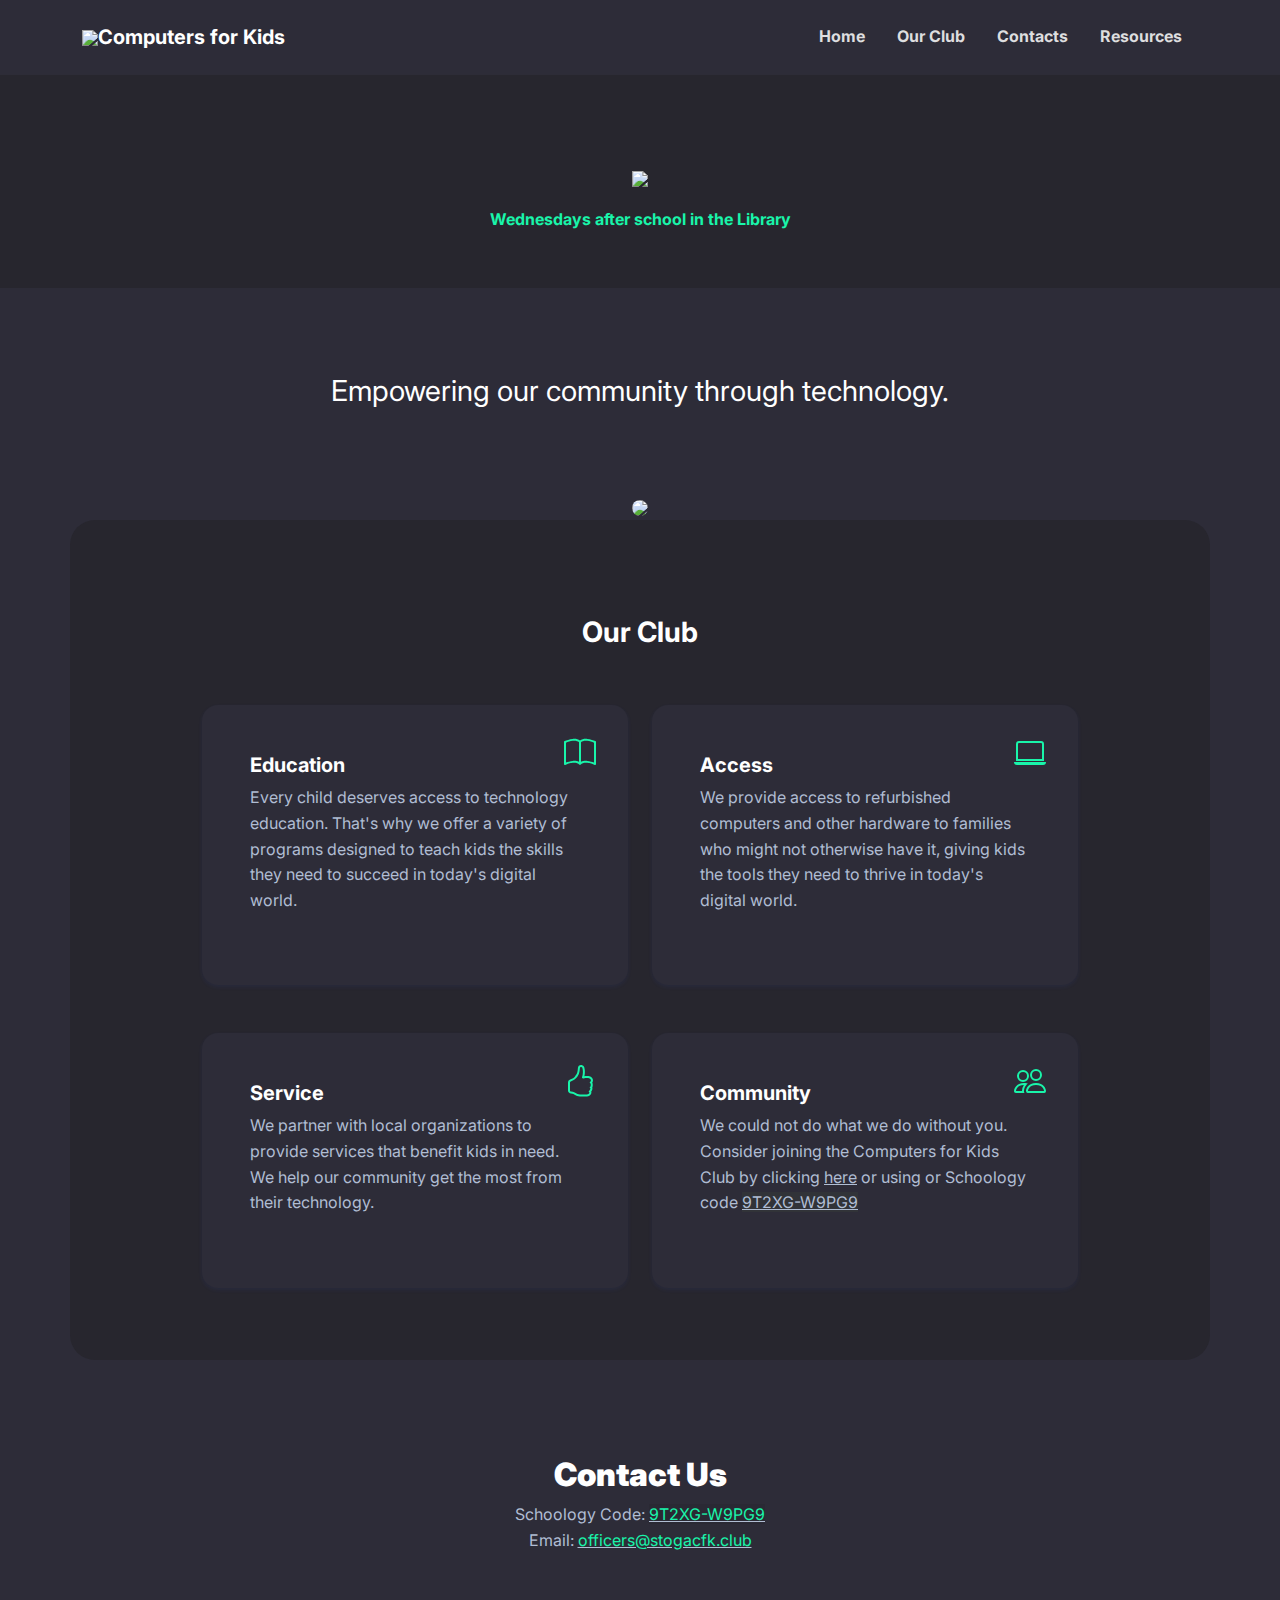
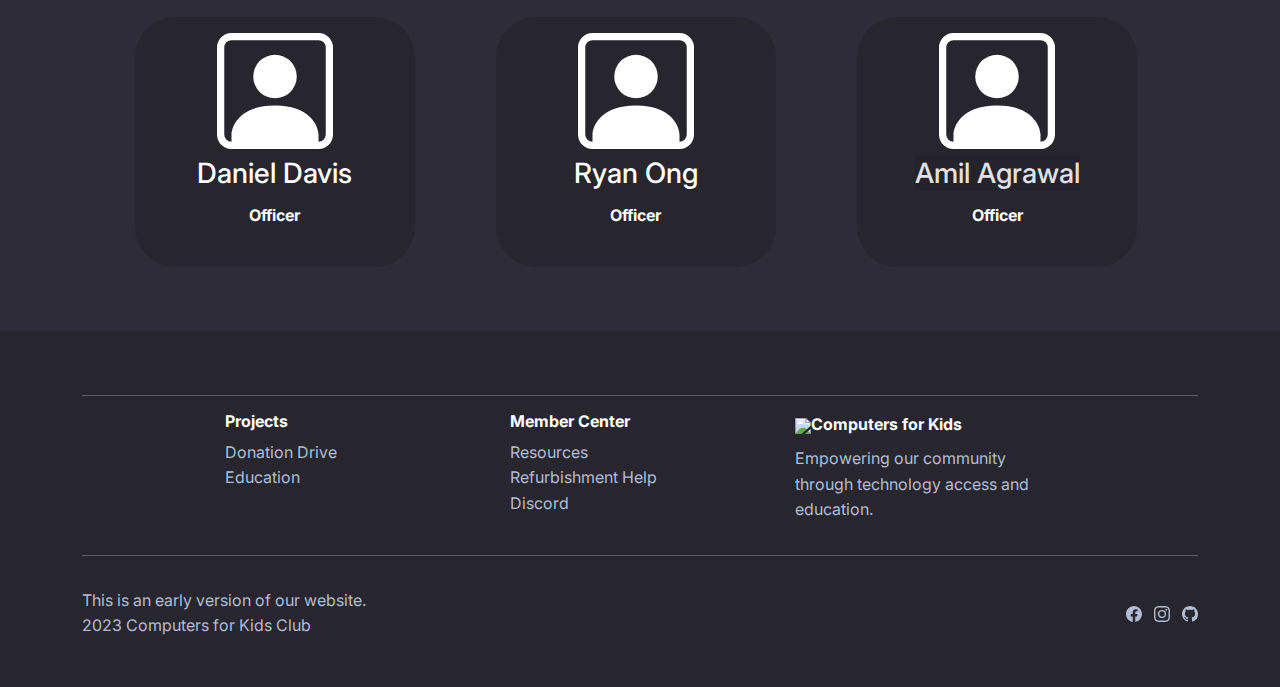
==== commit f87f9f25: "Sync changes with minified branch" ====
--- a/index.html
+++ b/index.html
@@ -1,4 +1,30 @@
-<!DOCTYPE html><html lang="en"><head><meta charset="utf-8"><meta name="viewport" content="width=device-width, initial-scale=1.0, shrink-to-fit=no"><title>Computers for Kids</title><meta name="" content=""><meta name="title" content="Computers for Kids"><meta property="og:image" content="https://stogacfk.club/assets/img/club/logo-nospace.png"><meta name="description" content="The official website for the Conestoga Computers for Kids Club."><link rel="apple-touch-icon" type="image/png" sizes="180x180" href="/assets/img/favicons/apple-touch-icon.png"><link rel="icon" type="image/png" sizes="16x16" href="/assets/img/favicons/favicon-16x16.png"><link rel="icon" type="image/png" sizes="32x32" href="/assets/img/favicons/favicon-32x32.png"><link rel="icon" type="image/png" sizes="180x180" href="/assets/img/favicons/apple-touch-icon.png"><link rel="icon" type="image/png" sizes="192x192" href="/assets/img/favicons/android-chrome-192x192.png"><link rel="icon" type="image/png" sizes="512x512" href="/assets/img/favicons/android-chrome-512x512.png"><link rel="stylesheet" href="/assets/bootstrap/css/bootstrap.min.css"><link rel="stylesheet" href="/assets/css/styles.min.css"></head><body><nav class="navbar navbar-dark navbar-expand-md sticky-top py-3" id="mainNav"><div class="container"><!-- Google tag (gtag.js) -->
+<!DOCTYPE html>
+<html lang="en">
+
+<head>
+    <meta charset="utf-8">
+    <meta name="viewport" content="width=device-width, initial-scale=1.0, shrink-to-fit=no">
+    <title>Computers for Kids</title>
+    <meta name="" content="">
+    <meta name="title" content="Computers for Kids">
+    <meta property="og:image" content="https://stogacfk.club/assets/img/club/logo-nospace.png">
+    <meta name="description" content="The official website for the Conestoga Computers for Kids Club.">
+    <link rel="apple-touch-icon" type="image/png" sizes="180x180" href="/assets/img/favicons/apple-touch-icon.png">
+    <link rel="icon" type="image/png" sizes="16x16" href="/assets/img/favicons/favicon-16x16.png">
+    <link rel="icon" type="image/png" sizes="32x32" href="/assets/img/favicons/favicon-32x32.png">
+    <link rel="icon" type="image/png" sizes="180x180" href="/assets/img/favicons/apple-touch-icon.png">
+    <link rel="icon" type="image/png" sizes="192x192" href="/assets/img/favicons/android-chrome-192x192.png">
+    <link rel="icon" type="image/png" sizes="512x512" href="/assets/img/favicons/android-chrome-512x512.png">
+    <link rel="stylesheet" href="/assets/bootstrap/css/bootstrap.min.css">
+    <link rel="stylesheet" href="https://fonts.googleapis.com/css?family=Inter:300italic,400italic,600italic,700italic,800italic,400,300,600,700,800&amp;display=swap">
+    <link rel="stylesheet" href="/assets/css/untitled-1.css">
+    <link rel="stylesheet" href="/assets/css/untitled.css">
+</head>
+
+<body>
+    <!-- Start: Navbar Centered Links -->
+    <nav class="navbar navbar-dark navbar-expand-md sticky-top py-3" id="mainNav">
+        <div class="container"><!-- Google tag (gtag.js) -->
 <script async src="https://www.googletagmanager.com/gtag/js?id=G-WE9N16W9RQ"></script>
 <script>
   window.dataLayer = window.dataLayer || [];
@@ -7,27 +33,190 @@
 
   gtag('config', 'G-WE9N16W9RQ');
 </script>
-<a class="navbar-brand d-flex align-items-center" href="/"><span><img src="/assets/img/club/logo.png" style="width: 46px;height: auto;"></span><span>Computers for Kids</span></a><button data-bs-toggle="collapse" class="navbar-toggler" data-bs-target="#navcol-1"><span class="visually-hidden">Toggle navigation</span><span class="navbar-toggler-icon"></span></button><div class="collapse navbar-collapse" id="navcol-1"><ul class="navbar-nav navs"><li class="nav-item"><a class="nav-link active" href="/index.html">Home</a></li><li class="nav-item"><a class="nav-link active" href="/index.html#our_club">Our Club</a></li><li class="nav-item"><a class="nav-link active" href="/index.html#contacts">Contacts</a></li><li class="nav-item"><a class="nav-link active" href="/resources.html">Resources</a></li></ul></div></div></nav><header class="bg-dark"><div class="container pt-4 pt-xl-5"><div class="row pt-5" style="padding-top: 0px;"><div class="col-md-8 col-xl-6 col-xxl-6 text-center text-md-start mx-auto"><div class="text-center"><img src="/assets/img/club/logo-nospace.png" style="padding-bottom: 20px;max-width: 100%;max-height: 100%;width: auto;height: auto;" width="430" height="490"><p class="fw-bold text-success" style="margin-bottom: 8px;padding-bottom: 48px;">Wednesdays after school in the Library</p></div></div><div class="col-12 col-lg-10 mx-auto"><div class="position-relative" style="display: flex;flex-wrap: wrap;justify-content: flex-end;"><div style="position: relative;flex: 0 0 45%;transform: translate3d(-15%, 35%, 0);"></div><div style="position: relative;flex: 0 0 45%;transform: translate3d(-5%, 20%, 0);"></div><div style="position: relative;flex: 0 0 60%;transform: translate3d(0, 0%, 0);"></div></div></div></div></div></header><section class="py-5"><div class="container text-center" style="padding-top: 2rem;padding-bottom: 2rem;"><p style="font-size: 1.8rem;margin-bottom: 0px;">Empowering our community through technology.</p></div></section><div class="clubatwork"><img class="spoke" src="/assets/img/club/Spoke.jpg" style="width: 90%;height: auto;max-width: 1320px;"></div><section><div class="container bg-dark clubcards"><div class="row" style="padding-top: 0rem;"><div class="col-md-8 col-xl-6 text-center mx-auto"><h3 class="fw-bold" id="our_club" style="padding-top: 6rem;">Our Club</h3></div></div><div class="py-5 p-lg-5" style="padding-bottom: 48px;"><div class="row row-cols-1 row-cols-md-2 mx-auto" style="max-width: 900px;"><div class="col mb-5"><div class="card shadow-sm"><div class="card-body px-4 py-5 px-md-5"><div class="bs-icon-lg d-flex justify-content-center align-items-center mb-3 bs-icon" style="top: 1rem;right: 1rem;position: absolute;"><svg xmlns="http://www.w3.org/2000/svg" width="1em" height="1em" fill="currentColor" viewBox="0 0 16 16" class="bi bi-book text-success">
-  <path d="M1 2.828c.885-.37 2.154-.769 3.388-.893 1.33-.134 2.458.063 3.112.752v9.746c-.935-.53-2.12-.603-3.213-.493-1.18.12-2.37.461-3.287.811V2.828zm7.5-.141c.654-.689 1.782-.886 3.112-.752 1.234.124 2.503.523 3.388.893v9.923c-.918-.35-2.107-.692-3.287-.81-1.094-.111-2.278-.039-3.213.492V2.687zM8 1.783C7.015.936 5.587.81 4.287.94c-1.514.153-3.042.672-3.994 1.105A.5.5 0 0 0 0 2.5v11a.5.5 0 0 0 .707.455c.882-.4 2.303-.881 3.68-1.02 1.409-.142 2.59.087 3.223.877a.5.5 0 0 0 .78 0c.633-.79 1.814-1.019 3.222-.877 1.378.139 2.8.62 3.681 1.02A.5.5 0 0 0 16 13.5v-11a.5.5 0 0 0-.293-.455c-.952-.433-2.48-.952-3.994-1.105C10.413.809 8.985.936 8 1.783z"></path>
-</svg></div><h5 class="fw-bold card-title">Education</h5><p class="text-muted card-text mb-4">Every child deserves access to technology education. That's why we offer a variety of programs designed to teach kids the skills they need to succeed in today's digital world.</p></div></div></div><div class="col mb-5"><div class="card shadow-sm"><div class="card-body px-4 py-5 px-md-5"><div class="bs-icon-lg d-flex justify-content-center align-items-center mb-3 bs-icon" style="top: 1rem;right: 1rem;position: absolute;"><svg xmlns="http://www.w3.org/2000/svg" width="1em" height="1em" fill="currentColor" viewBox="0 0 16 16" class="bi bi-laptop text-success">
-  <path d="M13.5 3a.5.5 0 0 1 .5.5V11H2V3.5a.5.5 0 0 1 .5-.5h11zm-11-1A1.5 1.5 0 0 0 1 3.5V12h14V3.5A1.5 1.5 0 0 0 13.5 2h-11zM0 12.5h16a1.5 1.5 0 0 1-1.5 1.5h-13A1.5 1.5 0 0 1 0 12.5z"></path>
-</svg></div><h5 class="fw-bold card-title">Access</h5><p class="text-muted card-text mb-4">We provide access to refurbished computers and other hardware to families who might not otherwise have it, giving kids the tools they need to thrive in today's digital world.</p></div></div></div><div class="col mb-4"><div class="card shadow-sm"><div class="card-body px-4 py-5 px-md-5"><div class="bs-icon-lg d-flex justify-content-center align-items-center mb-3 bs-icon" style="top: 1rem;right: 1rem;position: absolute;"><svg xmlns="http://www.w3.org/2000/svg" width="1em" height="1em" fill="currentColor" viewBox="0 0 16 16" class="bi bi-hand-thumbs-up text-success">
-  <path d="M8.864.046C7.908-.193 7.02.53 6.956 1.466c-.072 1.051-.23 2.016-.428 2.59-.125.36-.479 1.013-1.04 1.639-.557.623-1.282 1.178-2.131 1.41C2.685 7.288 2 7.87 2 8.72v4.001c0 .845.682 1.464 1.448 1.545 1.07.114 1.564.415 2.068.723l.048.03c.272.165.578.348.97.484.397.136.861.217 1.466.217h3.5c.937 0 1.599-.477 1.934-1.064a1.86 1.86 0 0 0 .254-.912c0-.152-.023-.312-.077-.464.201-.263.38-.578.488-.901.11-.33.172-.762.004-1.149.069-.13.12-.269.159-.403.077-.27.113-.568.113-.857 0-.288-.036-.585-.113-.856a2.144 2.144 0 0 0-.138-.362 1.9 1.9 0 0 0 .234-1.734c-.206-.592-.682-1.1-1.2-1.272-.847-.282-1.803-.276-2.516-.211a9.84 9.84 0 0 0-.443.05 9.365 9.365 0 0 0-.062-4.509A1.38 1.38 0 0 0 9.125.111L8.864.046zM11.5 14.721H8c-.51 0-.863-.069-1.14-.164-.281-.097-.506-.228-.776-.393l-.04-.024c-.555-.339-1.198-.731-2.49-.868-.333-.036-.554-.29-.554-.55V8.72c0-.254.226-.543.62-.65 1.095-.3 1.977-.996 2.614-1.708.635-.71 1.064-1.475 1.238-1.978.243-.7.407-1.768.482-2.85.025-.362.36-.594.667-.518l.262.066c.16.04.258.143.288.255a8.34 8.34 0 0 1-.145 4.725.5.5 0 0 0 .595.644l.003-.001.014-.003.058-.014a8.908 8.908 0 0 1 1.036-.157c.663-.06 1.457-.054 2.11.164.175.058.45.3.57.65.107.308.087.67-.266 1.022l-.353.353.353.354c.043.043.105.141.154.315.048.167.075.37.075.581 0 .212-.027.414-.075.582-.05.174-.111.272-.154.315l-.353.353.353.354c.047.047.109.177.005.488a2.224 2.224 0 0 1-.505.805l-.353.353.353.354c.006.005.041.05.041.17a.866.866 0 0 1-.121.416c-.165.288-.503.56-1.066.56z"></path>
-</svg></div><h5 class="fw-bold card-title">Service</h5><p class="text-muted card-text mb-4">We partner with local organizations to provide services that benefit kids in need. We help our community get the most from their technology.</p></div></div></div><div class="col mb-4"><div class="card shadow-sm"><div class="card-body px-4 py-5 px-md-5"><div class="bs-icon-lg d-flex justify-content-center align-items-center mb-3 bs-icon" style="top: 1rem;right: 1rem;position: absolute;"><svg xmlns="http://www.w3.org/2000/svg" width="1em" height="1em" fill="currentColor" viewBox="0 0 16 16" class="bi bi-people text-success">
-  <path d="M15 14s1 0 1-1-1-4-5-4-5 3-5 4 1 1 1 1h8zm-7.978-1A.261.261 0 0 1 7 12.996c.001-.264.167-1.03.76-1.72C8.312 10.629 9.282 10 11 10c1.717 0 2.687.63 3.24 1.276.593.69.758 1.457.76 1.72l-.008.002a.274.274 0 0 1-.014.002H7.022zM11 7a2 2 0 1 0 0-4 2 2 0 0 0 0 4zm3-2a3 3 0 1 1-6 0 3 3 0 0 1 6 0zM6.936 9.28a5.88 5.88 0 0 0-1.23-.247A7.35 7.35 0 0 0 5 9c-4 0-5 3-5 4 0 .667.333 1 1 1h4.216A2.238 2.238 0 0 1 5 13c0-1.01.377-2.042 1.09-2.904.243-.294.526-.569.846-.816zM4.92 10A5.493 5.493 0 0 0 4 13H1c0-.26.164-1.03.76-1.724.545-.636 1.492-1.256 3.16-1.275zM1.5 5.5a3 3 0 1 1 6 0 3 3 0 0 1-6 0zm3-2a2 2 0 1 0 0 4 2 2 0 0 0 0-4z"></path>
-</svg></div><h5 class="fw-bold card-title">Community</h5><p class="text-muted card-text mb-4">We could not do what we do without you. Consider joining the Computers for Kids Club by clicking <a href="https://stogacfk.club/redirect.html?url=https%3A%2F%2Fschoology.tesd.net%2Fenroll%2Fgroup%3Fcode%3D9T2XG-W9PG9">here</a> or using or Schoology code&nbsp;<a href="https://stogacfk.club/redirect.html?url=https%3A%2F%2Fschoology.tesd.net%2Fenroll%2Fgroup%3Fcode%3D9T2XG-W9PG9" target="_blank"><span style="color: var(--text-link); background-color: rgb(49, 51, 56);">9T2XG-W9PG9</span></a></p></div></div></div></div></div></div></section><section class="mt-5" style="padding: 0px 0px;padding-top: 0px;"><div class="container"><div class="row mb-5" style="padding-top: 3rem;"><div class="col-md-8 col-xl-6 offset-xxl-0 text-center mx-auto"><h2 class="fw-bold" id="contacts" style="padding-top: 0px;"><strong>Contact Us</strong></h2><p class="text-muted">Schoology Code:&nbsp;<a href="/redirect.html?url=https%3A%2F%2Fschoology.tesd.net%2Fenroll%2Fgroup%3Fcode%3D9T2XG-W9PG9" target="_blank"><span style="color: rgb(25, 245, 170); background-color: rgba(2, 2, 2, 0.06);">9T2XG-W9PG9</span></a><br>Email:&nbsp;<a href="mailto:officers@stogacfk.club"><span style="color: rgb(25, 245, 170);">officers@stogacfk.club</span></a></p></div></div><div class="row flex-column justify-content-between flex-sm-row" style="margin-left: 0px;margin-right: 2rem;"><div class="col mx-auto ccustomCard" style="width: 280px;max-width: 280px;margin-left: 0px;margin-right: 2rem;margin-bottom: 4rem;"><div class="customCard" style="background: #27262e;width: 280px;height: 250px;margin-top: 0px;padding-top: 1rem;"><div class="text-center" style="padding: 0px;"><svg xmlns="http://www.w3.org/2000/svg" width="1em" height="1em" fill="currentColor" viewBox="0 0 16 16" class="bi bi-person-square" style="width: 116px;height: 116px;">
-  <path d="M11 6a3 3 0 1 1-6 0 3 3 0 0 1 6 0z"></path>
-  <path d="M2 0a2 2 0 0 0-2 2v12a2 2 0 0 0 2 2h12a2 2 0 0 0 2-2V2a2 2 0 0 0-2-2H2zm12 1a1 1 0 0 1 1 1v12a1 1 0 0 1-1 1v-1c0-1-1-4-6-4s-6 3-6 4v1a1 1 0 0 1-1-1V2a1 1 0 0 1 1-1h12z"></path>
-</svg><img class="pt-2 w-30 text-center" src="/assets/img/club/logo.png" style="width: 116px;" hidden="true"></div><h3 class="text-center text-white pt-2">Daniel Davis</h3><p class="fw-bold text-center text-white pt-1 p-0 m-0">Officer</p></div></div><div class="col mx-auto customCard" style="width: 280px;max-width: 280px;margin-left: 0px;margin-right: 2rem;margin-bottom: 4rem;"><div class="customCard" style="background: #27262e;width: 280px;height: 250px;margin-top: 0px;padding-top: 1rem;"><div class="text-center" style="padding: 0px;"><img class="pt-2 w-30 text-center" src="/assets/img/club/logo.png" style="width: 116px;" hidden="true"><svg xmlns="http://www.w3.org/2000/svg" width="1em" height="1em" fill="currentColor" viewBox="0 0 16 16" class="bi bi-person-square" style="width: 116px;height: 116px;">
-  <path d="M11 6a3 3 0 1 1-6 0 3 3 0 0 1 6 0z"></path>
-  <path d="M2 0a2 2 0 0 0-2 2v12a2 2 0 0 0 2 2h12a2 2 0 0 0 2-2V2a2 2 0 0 0-2-2H2zm12 1a1 1 0 0 1 1 1v12a1 1 0 0 1-1 1v-1c0-1-1-4-6-4s-6 3-6 4v1a1 1 0 0 1-1-1V2a1 1 0 0 1 1-1h12z"></path>
-</svg></div><h3 class="text-center text-white pt-2">Ryan Ong</h3><p class="fw-bold text-center text-white pt-1 p-0 m-0">Officer</p></div></div><div class="col mx-auto customCard" style="width: 280px;max-width: 280px;margin-left: 0px;margin-right: 2rem;margin-bottom: 4rem;"><div class="customCard" style="background: #27262e;width: 280px;height: 250px;margin-top: 0px;padding-top: 1rem;"><div class="text-center" style="padding: 0px;"><img class="pt-2 w-30 text-center" src="/assets/img/club/logo.png" style="width: 116px;" hidden="true"><svg xmlns="http://www.w3.org/2000/svg" width="1em" height="1em" fill="currentColor" viewBox="0 0 16 16" class="bi bi-person-square" style="width: 116px;height: 116px;">
-  <path d="M11 6a3 3 0 1 1-6 0 3 3 0 0 1 6 0z"></path>
-  <path d="M2 0a2 2 0 0 0-2 2v12a2 2 0 0 0 2 2h12a2 2 0 0 0 2-2V2a2 2 0 0 0-2-2H2zm12 1a1 1 0 0 1 1 1v12a1 1 0 0 1-1 1v-1c0-1-1-4-6-4s-6 3-6 4v1a1 1 0 0 1-1-1V2a1 1 0 0 1 1-1h12z"></path>
-</svg></div><h3 class="text-center text-white pt-2"><span style="color: rgb(224, 225, 229); background-color: rgba(2, 2, 2, 0.06);">Amil Agrawal</span></h3><p class="fw-bold text-center text-white pt-1 p-0 m-0">Officer</p></div></div></div></div></section><footer class="bg-dark"><div class="container py-4 py-lg-5"><hr><div class="row justify-content-center"><div class="col-sm-4 col-md-3 text-center text-lg-start d-flex flex-column"><h3 class="fs-6 fw-bold">Projects</h3><ul class="list-unstyled"><li><a href="/donate.html">Donation Drive</a></li><li><a href="/resources.html">Education</a></li><li><a href="#"></a></li></ul></div><div class="col-sm-4 col-md-3 text-center text-lg-start d-flex flex-column"><h3 class="fs-6 fw-bold">Member Center</h3><ul class="list-unstyled"><li><a href="/resources.html">Resources</a></li><li><a href="/coming-soon.html">Refurbishment Help</a></li><li><a href="/redirect.html?url=https%3A%2F%2Fdiscord.gg%2F3Updt2RZus">Discord</a></li></ul></div><div class="col-lg-3 text-center text-lg-start d-flex flex-column align-items-center order-first align-items-lg-start order-lg-last"><div class="fw-bold d-flex align-items-center mb-2"><span><img src="/assets/img/club/logo.png" style="width: 46px;height: auto;"></span><span>Computers for Kids</span></div><p class="text-muted">Empowering our community through technology access and education.</p></div></div><hr><div class="text-muted d-flex justify-content-between align-items-center pt-3"><p class="mb-0">This is an early version of our website.<br>2023 Computers for Kids Club</p><ul class="list-inline mb-0"><li class="list-inline-item"><a href="/redirect.html?url=https%3A%2F%2Fwww.facebook.com%2Fprofile.php%3Fid%3D100079818392258"><svg xmlns="http://www.w3.org/2000/svg" width="1em" height="1em" fill="currentColor" viewBox="0 0 16 16" class="bi bi-facebook">
-  <path d="M16 8.049c0-4.446-3.582-8.05-8-8.05C3.58 0-.002 3.603-.002 8.05c0 4.017 2.926 7.347 6.75 7.951v-5.625h-2.03V8.05H6.75V6.275c0-2.017 1.195-3.131 3.022-3.131.876 0 1.791.157 1.791.157v1.98h-1.009c-.993 0-1.303.621-1.303 1.258v1.51h2.218l-.354 2.326H9.25V16c3.824-.604 6.75-3.934 6.75-7.951z"></path>
-</svg></a></li><li class="list-inline-item"><a href="/redirect.html?url=https%3A%2F%2Finstagram.com%2Fcomputersforkidsclub"><svg xmlns="http://www.w3.org/2000/svg" width="1em" height="1em" fill="currentColor" viewBox="0 0 16 16" class="bi bi-instagram social-icon">
-  <path d="M8 0C5.829 0 5.556.01 4.703.048 3.85.088 3.269.222 2.76.42a3.917 3.917 0 0 0-1.417.923A3.927 3.927 0 0 0 .42 2.76C.222 3.268.087 3.85.048 4.7.01 5.555 0 5.827 0 8.001c0 2.172.01 2.444.048 3.297.04.852.174 1.433.372 1.942.205.526.478.972.923 1.417.444.445.89.719 1.416.923.51.198 1.09.333 1.942.372C5.555 15.99 5.827 16 8 16s2.444-.01 3.298-.048c.851-.04 1.434-.174 1.943-.372a3.916 3.916 0 0 0 1.416-.923c.445-.445.718-.891.923-1.417.197-.509.332-1.09.372-1.942C15.99 10.445 16 10.173 16 8s-.01-2.445-.048-3.299c-.04-.851-.175-1.433-.372-1.941a3.926 3.926 0 0 0-.923-1.417A3.911 3.911 0 0 0 13.24.42c-.51-.198-1.092-.333-1.943-.372C10.443.01 10.172 0 7.998 0h.003zm-.717 1.442h.718c2.136 0 2.389.007 3.232.046.78.035 1.204.166 1.486.275.373.145.64.319.92.599.28.28.453.546.598.92.11.281.24.705.275 1.485.039.843.047 1.096.047 3.231s-.008 2.389-.047 3.232c-.035.78-.166 1.203-.275 1.485a2.47 2.47 0 0 1-.599.919c-.28.28-.546.453-.92.598-.28.11-.704.24-1.485.276-.843.038-1.096.047-3.232.047s-2.39-.009-3.233-.047c-.78-.036-1.203-.166-1.485-.276a2.478 2.478 0 0 1-.92-.598 2.48 2.48 0 0 1-.6-.92c-.109-.281-.24-.705-.275-1.485-.038-.843-.046-1.096-.046-3.233 0-2.136.008-2.388.046-3.231.036-.78.166-1.204.276-1.486.145-.373.319-.64.599-.92.28-.28.546-.453.92-.598.282-.11.705-.24 1.485-.276.738-.034 1.024-.044 2.515-.045v.002zm4.988 1.328a.96.96 0 1 0 0 1.92.96.96 0 0 0 0-1.92zm-4.27 1.122a4.109 4.109 0 1 0 0 8.217 4.109 4.109 0 0 0 0-8.217zm0 1.441a2.667 2.667 0 1 1 0 5.334 2.667 2.667 0 0 1 0-5.334z"></path>
-</svg></a></li><li class="list-inline-item"><a href="/redirect.html?url=https%3A%2F%2Fgithub.com%2FComputers-for-Kids%2Fwebsite"><svg xmlns="http://www.w3.org/2000/svg" width="1em" height="1em" fill="currentColor" viewBox="0 0 16 16" class="bi bi-github social-icon">
-  <path d="M8 0C3.58 0 0 3.58 0 8c0 3.54 2.29 6.53 5.47 7.59.4.07.55-.17.55-.38 0-.19-.01-.82-.01-1.49-2.01.37-2.53-.49-2.69-.94-.09-.23-.48-.94-.82-1.13-.28-.15-.68-.52-.01-.53.63-.01 1.08.58 1.23.82.72 1.21 1.87.87 2.33.66.07-.52.28-.87.51-1.07-1.78-.2-3.64-.89-3.64-3.95 0-.87.31-1.59.82-2.15-.08-.2-.36-1.02.08-2.12 0 0 .67-.21 2.2.82.64-.18 1.32-.27 2-.27.68 0 1.36.09 2 .27 1.53-1.04 2.2-.82 2.2-.82.44 1.1.16 1.92.08 2.12.51.56.82 1.27.82 2.15 0 3.07-1.87 3.75-3.65 3.95.29.25.54.73.54 1.48 0 1.07-.01 1.93-.01 2.2 0 .21.15.46.55.38A8.012 8.012 0 0 0 16 8c0-4.42-3.58-8-8-8z"></path>
-</svg></a></li></ul></div></div></footer><script src="/assets/bootstrap/js/bootstrap.min.js"></script><script src="/assets/js/script.min.js"></script></body></html>+<a class="navbar-brand d-flex align-items-center" href="/"><span><img src="/assets/img/club/logo.png" style="width: 46px;height: auto;"></span><span>Computers for Kids</span></a><button data-bs-toggle="collapse" class="navbar-toggler" data-bs-target="#navcol-1"><span class="visually-hidden">Toggle navigation</span><span class="navbar-toggler-icon"></span></button>
+            <div class="collapse navbar-collapse" id="navcol-1">
+                <ul class="navbar-nav navs">
+                    <li class="nav-item"><a class="nav-link active" href="/index.html">Home</a></li>
+                    <li class="nav-item"><a class="nav-link active" href="/index.html#our_club">Our Club</a></li>
+                    <li class="nav-item"><a class="nav-link active" href="/index.html#contacts">Contacts</a></li>
+                    <li class="nav-item"><a class="nav-link active" href="/resources.html">Resources</a></li>
+                </ul>
+            </div>
+        </div>
+    </nav><!-- End: Navbar Centered Links -->
+    <header class="bg-dark">
+        <!-- Start: Hero Clean Reverse -->
+        <div class="container pt-4 pt-xl-5">
+            <div class="row pt-5" style="padding-top: 0px;">
+                <div class="col-md-8 col-xl-6 col-xxl-6 text-center text-md-start mx-auto">
+                    <div class="text-center"><img src="/assets/img/club/logo-nospace.png" style="padding-bottom: 20px;max-width: 100%;max-height: 100%;width: auto;height: auto;" width="430" height="490">
+                        <p class="fw-bold text-success" style="margin-bottom: 8px;padding-bottom: 48px;">Wednesdays after school in the Library</p>
+                    </div>
+                </div>
+                <div class="col-12 col-lg-10 mx-auto">
+                    <div class="position-relative" style="display: flex;flex-wrap: wrap;justify-content: flex-end;">
+                        <div style="position: relative;flex: 0 0 45%;transform: translate3d(-15%, 35%, 0);"></div>
+                        <div style="position: relative;flex: 0 0 45%;transform: translate3d(-5%, 20%, 0);"></div>
+                        <div style="position: relative;flex: 0 0 60%;transform: translate3d(0, 0%, 0);"></div>
+                    </div>
+                </div>
+            </div>
+        </div><!-- End: Hero Clean Reverse -->
+    </header><!-- Start: Brands -->
+    <section class="py-5">
+        <div class="container text-center" style="padding-top: 2rem;padding-bottom: 2rem;">
+            <p style="font-size: 1.8rem;margin-bottom: 0px;">Empowering our community through technology.</p>
+        </div>
+    </section><!-- End: Brands -->
+    <div class="clubatwork"><img class="spoke" src="/assets/img/club/Spoke.jpg" style="width: 90%;height: auto;max-width: 1320px;"></div>
+    <section>
+        <!-- Start: Features Cards -->
+        <div class="container bg-dark clubcards">
+            <div class="row" style="padding-top: 0rem;">
+                <div class="col-md-8 col-xl-6 text-center mx-auto">
+                    <h3 class="fw-bold" id="our_club" style="padding-top: 6rem;">Our Club</h3>
+                </div>
+            </div>
+            <div class="py-5 p-lg-5" style="padding-bottom: 48px;">
+                <div class="row row-cols-1 row-cols-md-2 mx-auto" style="max-width: 900px;">
+                    <div class="col mb-5">
+                        <div class="card shadow-sm">
+                            <div class="card-body px-4 py-5 px-md-5">
+                                <div class="bs-icon-lg d-flex justify-content-center align-items-center mb-3 bs-icon" style="top: 1rem;right: 1rem;position: absolute;"><svg xmlns="http://www.w3.org/2000/svg" width="1em" height="1em" fill="currentColor" viewBox="0 0 16 16" class="bi bi-book text-success">
+                                        <path d="M1 2.828c.885-.37 2.154-.769 3.388-.893 1.33-.134 2.458.063 3.112.752v9.746c-.935-.53-2.12-.603-3.213-.493-1.18.12-2.37.461-3.287.811V2.828zm7.5-.141c.654-.689 1.782-.886 3.112-.752 1.234.124 2.503.523 3.388.893v9.923c-.918-.35-2.107-.692-3.287-.81-1.094-.111-2.278-.039-3.213.492V2.687zM8 1.783C7.015.936 5.587.81 4.287.94c-1.514.153-3.042.672-3.994 1.105A.5.5 0 0 0 0 2.5v11a.5.5 0 0 0 .707.455c.882-.4 2.303-.881 3.68-1.02 1.409-.142 2.59.087 3.223.877a.5.5 0 0 0 .78 0c.633-.79 1.814-1.019 3.222-.877 1.378.139 2.8.62 3.681 1.02A.5.5 0 0 0 16 13.5v-11a.5.5 0 0 0-.293-.455c-.952-.433-2.48-.952-3.994-1.105C10.413.809 8.985.936 8 1.783z"></path>
+                                    </svg></div>
+                                <h5 class="fw-bold card-title">Education</h5>
+                                <p class="text-muted card-text mb-4">Every child deserves access to technology education. That's why we offer a variety of programs designed to teach kids the skills they need to succeed in today's digital world.</p>
+                            </div>
+                        </div>
+                    </div>
+                    <div class="col mb-5">
+                        <div class="card shadow-sm">
+                            <div class="card-body px-4 py-5 px-md-5">
+                                <div class="bs-icon-lg d-flex justify-content-center align-items-center mb-3 bs-icon" style="top: 1rem;right: 1rem;position: absolute;"><svg xmlns="http://www.w3.org/2000/svg" width="1em" height="1em" fill="currentColor" viewBox="0 0 16 16" class="bi bi-laptop text-success">
+                                        <path d="M13.5 3a.5.5 0 0 1 .5.5V11H2V3.5a.5.5 0 0 1 .5-.5h11zm-11-1A1.5 1.5 0 0 0 1 3.5V12h14V3.5A1.5 1.5 0 0 0 13.5 2h-11zM0 12.5h16a1.5 1.5 0 0 1-1.5 1.5h-13A1.5 1.5 0 0 1 0 12.5z"></path>
+                                    </svg></div>
+                                <h5 class="fw-bold card-title">Access</h5>
+                                <p class="text-muted card-text mb-4">We provide access to refurbished computers and other hardware to families who might not otherwise have it, giving kids the tools they need to thrive in today's digital world.</p>
+                            </div>
+                        </div>
+                    </div>
+                    <div class="col mb-4">
+                        <div class="card shadow-sm">
+                            <div class="card-body px-4 py-5 px-md-5">
+                                <div class="bs-icon-lg d-flex justify-content-center align-items-center mb-3 bs-icon" style="top: 1rem;right: 1rem;position: absolute;"><svg xmlns="http://www.w3.org/2000/svg" width="1em" height="1em" fill="currentColor" viewBox="0 0 16 16" class="bi bi-hand-thumbs-up text-success">
+                                        <path d="M8.864.046C7.908-.193 7.02.53 6.956 1.466c-.072 1.051-.23 2.016-.428 2.59-.125.36-.479 1.013-1.04 1.639-.557.623-1.282 1.178-2.131 1.41C2.685 7.288 2 7.87 2 8.72v4.001c0 .845.682 1.464 1.448 1.545 1.07.114 1.564.415 2.068.723l.048.03c.272.165.578.348.97.484.397.136.861.217 1.466.217h3.5c.937 0 1.599-.477 1.934-1.064a1.86 1.86 0 0 0 .254-.912c0-.152-.023-.312-.077-.464.201-.263.38-.578.488-.901.11-.33.172-.762.004-1.149.069-.13.12-.269.159-.403.077-.27.113-.568.113-.857 0-.288-.036-.585-.113-.856a2.144 2.144 0 0 0-.138-.362 1.9 1.9 0 0 0 .234-1.734c-.206-.592-.682-1.1-1.2-1.272-.847-.282-1.803-.276-2.516-.211a9.84 9.84 0 0 0-.443.05 9.365 9.365 0 0 0-.062-4.509A1.38 1.38 0 0 0 9.125.111L8.864.046zM11.5 14.721H8c-.51 0-.863-.069-1.14-.164-.281-.097-.506-.228-.776-.393l-.04-.024c-.555-.339-1.198-.731-2.49-.868-.333-.036-.554-.29-.554-.55V8.72c0-.254.226-.543.62-.65 1.095-.3 1.977-.996 2.614-1.708.635-.71 1.064-1.475 1.238-1.978.243-.7.407-1.768.482-2.85.025-.362.36-.594.667-.518l.262.066c.16.04.258.143.288.255a8.34 8.34 0 0 1-.145 4.725.5.5 0 0 0 .595.644l.003-.001.014-.003.058-.014a8.908 8.908 0 0 1 1.036-.157c.663-.06 1.457-.054 2.11.164.175.058.45.3.57.65.107.308.087.67-.266 1.022l-.353.353.353.354c.043.043.105.141.154.315.048.167.075.37.075.581 0 .212-.027.414-.075.582-.05.174-.111.272-.154.315l-.353.353.353.354c.047.047.109.177.005.488a2.224 2.224 0 0 1-.505.805l-.353.353.353.354c.006.005.041.05.041.17a.866.866 0 0 1-.121.416c-.165.288-.503.56-1.066.56z"></path>
+                                    </svg></div>
+                                <h5 class="fw-bold card-title">Service</h5>
+                                <p class="text-muted card-text mb-4">We partner with local organizations to provide services that benefit kids in need. We help our community get the most from their technology.</p>
+                            </div>
+                        </div>
+                    </div>
+                    <div class="col mb-4">
+                        <div class="card shadow-sm">
+                            <div class="card-body px-4 py-5 px-md-5">
+                                <div class="bs-icon-lg d-flex justify-content-center align-items-center mb-3 bs-icon" style="top: 1rem;right: 1rem;position: absolute;"><svg xmlns="http://www.w3.org/2000/svg" width="1em" height="1em" fill="currentColor" viewBox="0 0 16 16" class="bi bi-people text-success">
+                                        <path d="M15 14s1 0 1-1-1-4-5-4-5 3-5 4 1 1 1 1h8zm-7.978-1A.261.261 0 0 1 7 12.996c.001-.264.167-1.03.76-1.72C8.312 10.629 9.282 10 11 10c1.717 0 2.687.63 3.24 1.276.593.69.758 1.457.76 1.72l-.008.002a.274.274 0 0 1-.014.002H7.022zM11 7a2 2 0 1 0 0-4 2 2 0 0 0 0 4zm3-2a3 3 0 1 1-6 0 3 3 0 0 1 6 0zM6.936 9.28a5.88 5.88 0 0 0-1.23-.247A7.35 7.35 0 0 0 5 9c-4 0-5 3-5 4 0 .667.333 1 1 1h4.216A2.238 2.238 0 0 1 5 13c0-1.01.377-2.042 1.09-2.904.243-.294.526-.569.846-.816zM4.92 10A5.493 5.493 0 0 0 4 13H1c0-.26.164-1.03.76-1.724.545-.636 1.492-1.256 3.16-1.275zM1.5 5.5a3 3 0 1 1 6 0 3 3 0 0 1-6 0zm3-2a2 2 0 1 0 0 4 2 2 0 0 0 0-4z"></path>
+                                    </svg></div>
+                                <h5 class="fw-bold card-title">Community</h5>
+                                <p class="text-muted card-text mb-4">We could not do what we do without you. Consider joining the Computers for Kids Club by clicking <a href="https://stogacfk.club/redirect.html?url=https%3A%2F%2Fschoology.tesd.net%2Fenroll%2Fgroup%3Fcode%3D9T2XG-W9PG9">here</a> or using or Schoology code&nbsp;<a href="https://stogacfk.club/redirect.html?url=https%3A%2F%2Fschoology.tesd.net%2Fenroll%2Fgroup%3Fcode%3D9T2XG-W9PG9" target="_blank"><span style="color: var(--text-link); background-color: rgb(49, 51, 56);">9T2XG-W9PG9</span></a></p>
+                            </div>
+                        </div>
+                    </div>
+                </div>
+            </div>
+        </div><!-- End: Features Cards -->
+    </section>
+    <section class="mt-5" style="padding: 0px 0px;padding-top: 0px;">
+        <!-- Start: Testimonials -->
+        <div class="container">
+            <div class="row mb-5" style="padding-top: 3rem;">
+                <div class="col-md-8 col-xl-6 offset-xxl-0 text-center mx-auto">
+                    <h2 class="fw-bold" id="contacts" style="padding-top: 0px;"><strong>Contact Us</strong></h2>
+                    <p class="text-muted">Schoology Code:&nbsp;<a href="/redirect.html?url=https%3A%2F%2Fschoology.tesd.net%2Fenroll%2Fgroup%3Fcode%3D9T2XG-W9PG9" target="_blank"><span style="color: rgb(25, 245, 170); background-color: rgba(2, 2, 2, 0.06);">9T2XG-W9PG9</span></a><br>Email:&nbsp;<a href="mailto:officers@stogacfk.club"><span style="color: rgb(25, 245, 170);">officers@stogacfk.club</span></a></p>
+                </div>
+            </div>
+            <div class="row flex-column justify-content-between flex-sm-row" style="margin-left: 0px;margin-right: 2rem;">
+                <div class="col mx-auto ccustomCard" style="width: 280px;max-width: 280px;margin-left: 0px;margin-right: 2rem;margin-bottom: 4rem;">
+                    <div class="customCard" style="background: #27262e;width: 280px;height: 250px;margin-top: 0px;padding-top: 1rem;">
+                        <div class="text-center" style="padding: 0px;"><svg xmlns="http://www.w3.org/2000/svg" width="1em" height="1em" fill="currentColor" viewBox="0 0 16 16" class="bi bi-person-square" style="width: 116px;height: 116px;">
+                                <path d="M11 6a3 3 0 1 1-6 0 3 3 0 0 1 6 0z"></path>
+                                <path d="M2 0a2 2 0 0 0-2 2v12a2 2 0 0 0 2 2h12a2 2 0 0 0 2-2V2a2 2 0 0 0-2-2H2zm12 1a1 1 0 0 1 1 1v12a1 1 0 0 1-1 1v-1c0-1-1-4-6-4s-6 3-6 4v1a1 1 0 0 1-1-1V2a1 1 0 0 1 1-1h12z"></path>
+                            </svg><img class="pt-2 w-30 text-center" src="/assets/img/club/logo.png" style="width: 116px;" hidden="true"></div>
+                        <h3 class="text-center text-white pt-2">Daniel Davis</h3>
+                        <p class="fw-bold text-center text-white pt-1 p-0 m-0">Officer</p>
+                    </div>
+                </div>
+                <div class="col mx-auto customCard" style="width: 280px;max-width: 280px;margin-left: 0px;margin-right: 2rem;margin-bottom: 4rem;">
+                    <div class="customCard" style="background: #27262e;width: 280px;height: 250px;margin-top: 0px;padding-top: 1rem;">
+                        <div class="text-center" style="padding: 0px;"><img class="pt-2 w-30 text-center" src="/assets/img/club/logo.png" style="width: 116px;" hidden="true"><svg xmlns="http://www.w3.org/2000/svg" width="1em" height="1em" fill="currentColor" viewBox="0 0 16 16" class="bi bi-person-square" style="width: 116px;height: 116px;">
+                                <path d="M11 6a3 3 0 1 1-6 0 3 3 0 0 1 6 0z"></path>
+                                <path d="M2 0a2 2 0 0 0-2 2v12a2 2 0 0 0 2 2h12a2 2 0 0 0 2-2V2a2 2 0 0 0-2-2H2zm12 1a1 1 0 0 1 1 1v12a1 1 0 0 1-1 1v-1c0-1-1-4-6-4s-6 3-6 4v1a1 1 0 0 1-1-1V2a1 1 0 0 1 1-1h12z"></path>
+                            </svg></div>
+                        <h3 class="text-center text-white pt-2">Ryan Ong</h3>
+                        <p class="fw-bold text-center text-white pt-1 p-0 m-0">Officer</p>
+                    </div>
+                </div>
+                <div class="col mx-auto customCard" style="width: 280px;max-width: 280px;margin-left: 0px;margin-right: 2rem;margin-bottom: 4rem;">
+                    <div class="customCard" style="background: #27262e;width: 280px;height: 250px;margin-top: 0px;padding-top: 1rem;">
+                        <div class="text-center" style="padding: 0px;"><img class="pt-2 w-30 text-center" src="/assets/img/club/logo.png" style="width: 116px;" hidden="true"><svg xmlns="http://www.w3.org/2000/svg" width="1em" height="1em" fill="currentColor" viewBox="0 0 16 16" class="bi bi-person-square" style="width: 116px;height: 116px;">
+                                <path d="M11 6a3 3 0 1 1-6 0 3 3 0 0 1 6 0z"></path>
+                                <path d="M2 0a2 2 0 0 0-2 2v12a2 2 0 0 0 2 2h12a2 2 0 0 0 2-2V2a2 2 0 0 0-2-2H2zm12 1a1 1 0 0 1 1 1v12a1 1 0 0 1-1 1v-1c0-1-1-4-6-4s-6 3-6 4v1a1 1 0 0 1-1-1V2a1 1 0 0 1 1-1h12z"></path>
+                            </svg></div>
+                        <h3 class="text-center text-white pt-2"><span style="color: rgb(224, 225, 229); background-color: rgba(2, 2, 2, 0.06);">Amil Agrawal</span></h3>
+                        <p class="fw-bold text-center text-white pt-1 p-0 m-0">Officer</p>
+                    </div>
+                </div>
+            </div>
+        </div><!-- End: Testimonials -->
+    </section><!-- Start: Footer Multi Column -->
+    <footer class="bg-dark">
+        <div class="container py-4 py-lg-5">
+            <hr>
+            <div class="row justify-content-center">
+                <!-- Start: Services -->
+                <div class="col-sm-4 col-md-3 text-center text-lg-start d-flex flex-column">
+                    <h3 class="fs-6 fw-bold">Projects</h3>
+                    <ul class="list-unstyled">
+                        <li><a href="/donate.html">Donation Drive</a></li>
+                        <li><a href="/resources.html">Education</a></li>
+                        <li><a href="#"></a></li>
+                    </ul>
+                </div><!-- End: Services -->
+                <!-- Start: About -->
+                <div class="col-sm-4 col-md-3 text-center text-lg-start d-flex flex-column">
+                    <h3 class="fs-6 fw-bold">Member Center</h3>
+                    <ul class="list-unstyled">
+                        <li><a href="/resources.html">Resources</a></li>
+                        <li><a href="/coming-soon.html">Refurbishment Help</a></li>
+                        <li><a href="/redirect.html?url=https%3A%2F%2Fdiscord.gg%2F3Updt2RZus">Discord</a></li>
+                    </ul>
+                </div><!-- End: About -->
+                <!-- Start: Social Icons -->
+                <div class="col-lg-3 text-center text-lg-start d-flex flex-column align-items-center order-first align-items-lg-start order-lg-last">
+                    <div class="fw-bold d-flex align-items-center mb-2"><span><img src="/assets/img/club/logo.png" style="width: 46px;height: auto;"></span><span>Computers for Kids</span></div>
+                    <p class="text-muted">Empowering our community through technology access and education.</p>
+                </div><!-- End: Social Icons -->
+            </div>
+            <hr>
+            <div class="text-muted d-flex justify-content-between align-items-center pt-3">
+                <p class="mb-0">This is an early version of our website.<br>2023 Computers for Kids Club</p>
+                <ul class="list-inline mb-0">
+                    <li class="list-inline-item"><a href="/redirect.html?url=https%3A%2F%2Fwww.facebook.com%2Fprofile.php%3Fid%3D100079818392258"><svg xmlns="http://www.w3.org/2000/svg" width="1em" height="1em" fill="currentColor" viewBox="0 0 16 16" class="bi bi-facebook">
+                                <path d="M16 8.049c0-4.446-3.582-8.05-8-8.05C3.58 0-.002 3.603-.002 8.05c0 4.017 2.926 7.347 6.75 7.951v-5.625h-2.03V8.05H6.75V6.275c0-2.017 1.195-3.131 3.022-3.131.876 0 1.791.157 1.791.157v1.98h-1.009c-.993 0-1.303.621-1.303 1.258v1.51h2.218l-.354 2.326H9.25V16c3.824-.604 6.75-3.934 6.75-7.951z"></path>
+                            </svg></a></li>
+                    <li class="list-inline-item"><a href="/redirect.html?url=https%3A%2F%2Finstagram.com%2Fcomputersforkidsclub"><svg xmlns="http://www.w3.org/2000/svg" width="1em" height="1em" fill="currentColor" viewBox="0 0 16 16" class="bi bi-instagram social-icon">
+                                <path d="M8 0C5.829 0 5.556.01 4.703.048 3.85.088 3.269.222 2.76.42a3.917 3.917 0 0 0-1.417.923A3.927 3.927 0 0 0 .42 2.76C.222 3.268.087 3.85.048 4.7.01 5.555 0 5.827 0 8.001c0 2.172.01 2.444.048 3.297.04.852.174 1.433.372 1.942.205.526.478.972.923 1.417.444.445.89.719 1.416.923.51.198 1.09.333 1.942.372C5.555 15.99 5.827 16 8 16s2.444-.01 3.298-.048c.851-.04 1.434-.174 1.943-.372a3.916 3.916 0 0 0 1.416-.923c.445-.445.718-.891.923-1.417.197-.509.332-1.09.372-1.942C15.99 10.445 16 10.173 16 8s-.01-2.445-.048-3.299c-.04-.851-.175-1.433-.372-1.941a3.926 3.926 0 0 0-.923-1.417A3.911 3.911 0 0 0 13.24.42c-.51-.198-1.092-.333-1.943-.372C10.443.01 10.172 0 7.998 0h.003zm-.717 1.442h.718c2.136 0 2.389.007 3.232.046.78.035 1.204.166 1.486.275.373.145.64.319.92.599.28.28.453.546.598.92.11.281.24.705.275 1.485.039.843.047 1.096.047 3.231s-.008 2.389-.047 3.232c-.035.78-.166 1.203-.275 1.485a2.47 2.47 0 0 1-.599.919c-.28.28-.546.453-.92.598-.28.11-.704.24-1.485.276-.843.038-1.096.047-3.232.047s-2.39-.009-3.233-.047c-.78-.036-1.203-.166-1.485-.276a2.478 2.478 0 0 1-.92-.598 2.48 2.48 0 0 1-.6-.92c-.109-.281-.24-.705-.275-1.485-.038-.843-.046-1.096-.046-3.233 0-2.136.008-2.388.046-3.231.036-.78.166-1.204.276-1.486.145-.373.319-.64.599-.92.28-.28.546-.453.92-.598.282-.11.705-.24 1.485-.276.738-.034 1.024-.044 2.515-.045v.002zm4.988 1.328a.96.96 0 1 0 0 1.92.96.96 0 0 0 0-1.92zm-4.27 1.122a4.109 4.109 0 1 0 0 8.217 4.109 4.109 0 0 0 0-8.217zm0 1.441a2.667 2.667 0 1 1 0 5.334 2.667 2.667 0 0 1 0-5.334z"></path>
+                            </svg></a></li>
+                    <li class="list-inline-item"><a href="/redirect.html?url=https%3A%2F%2Fgithub.com%2FComputers-for-Kids%2Fwebsite"><svg xmlns="http://www.w3.org/2000/svg" width="1em" height="1em" fill="currentColor" viewBox="0 0 16 16" class="bi bi-github social-icon">
+                                <path d="M8 0C3.58 0 0 3.58 0 8c0 3.54 2.29 6.53 5.47 7.59.4.07.55-.17.55-.38 0-.19-.01-.82-.01-1.49-2.01.37-2.53-.49-2.69-.94-.09-.23-.48-.94-.82-1.13-.28-.15-.68-.52-.01-.53.63-.01 1.08.58 1.23.82.72 1.21 1.87.87 2.33.66.07-.52.28-.87.51-1.07-1.78-.2-3.64-.89-3.64-3.95 0-.87.31-1.59.82-2.15-.08-.2-.36-1.02.08-2.12 0 0 .67-.21 2.2.82.64-.18 1.32-.27 2-.27.68 0 1.36.09 2 .27 1.53-1.04 2.2-.82 2.2-.82.44 1.1.16 1.92.08 2.12.51.56.82 1.27.82 2.15 0 3.07-1.87 3.75-3.65 3.95.29.25.54.73.54 1.48 0 1.07-.01 1.93-.01 2.2 0 .21.15.46.55.38A8.012 8.012 0 0 0 16 8c0-4.42-3.58-8-8-8z"></path>
+                            </svg></a></li>
+                </ul>
+            </div>
+        </div>
+    </footer><!-- End: Footer Multi Column -->
+    <script src="https://cdn.jsdelivr.net/npm/bootstrap@5.2.3/dist/js/bootstrap.bundle.min.js"></script>
+    <script src="/assets/js/bold-and-dark.js"></script>
+</body>
+
+</html>